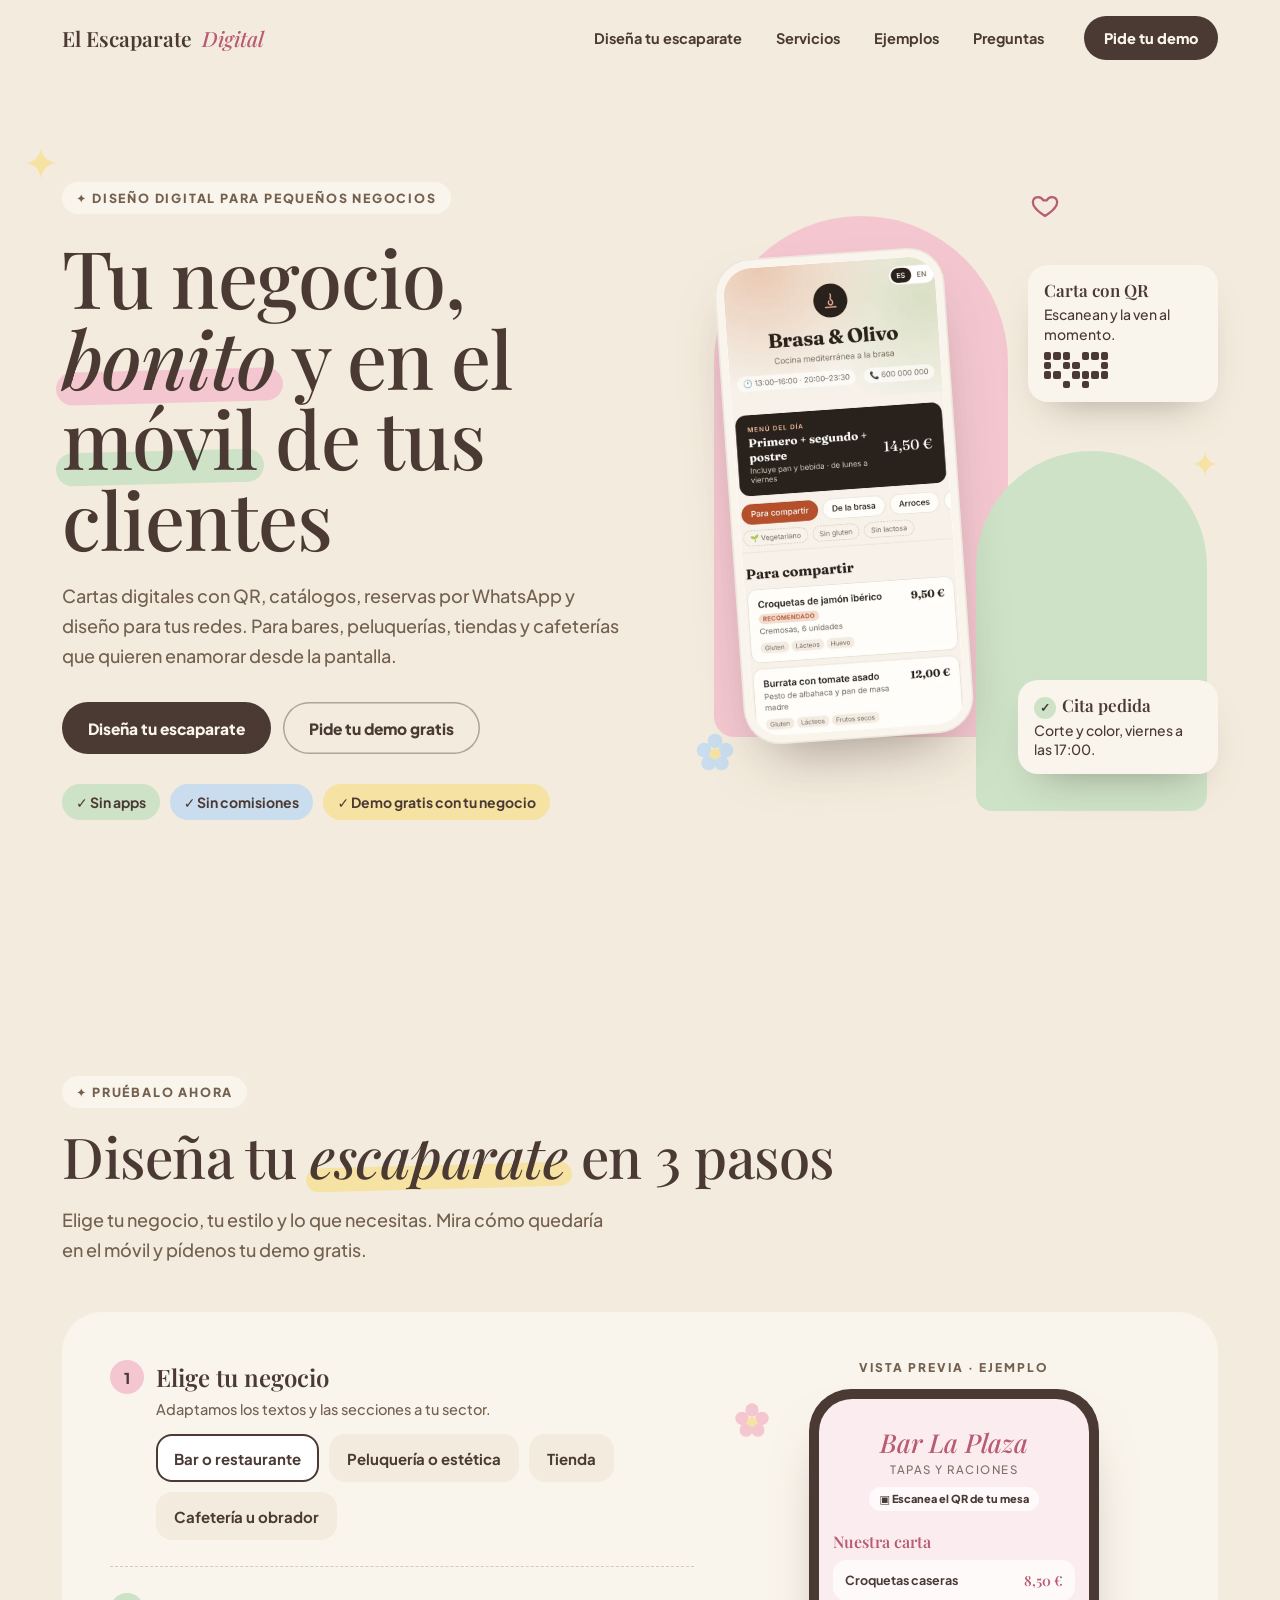
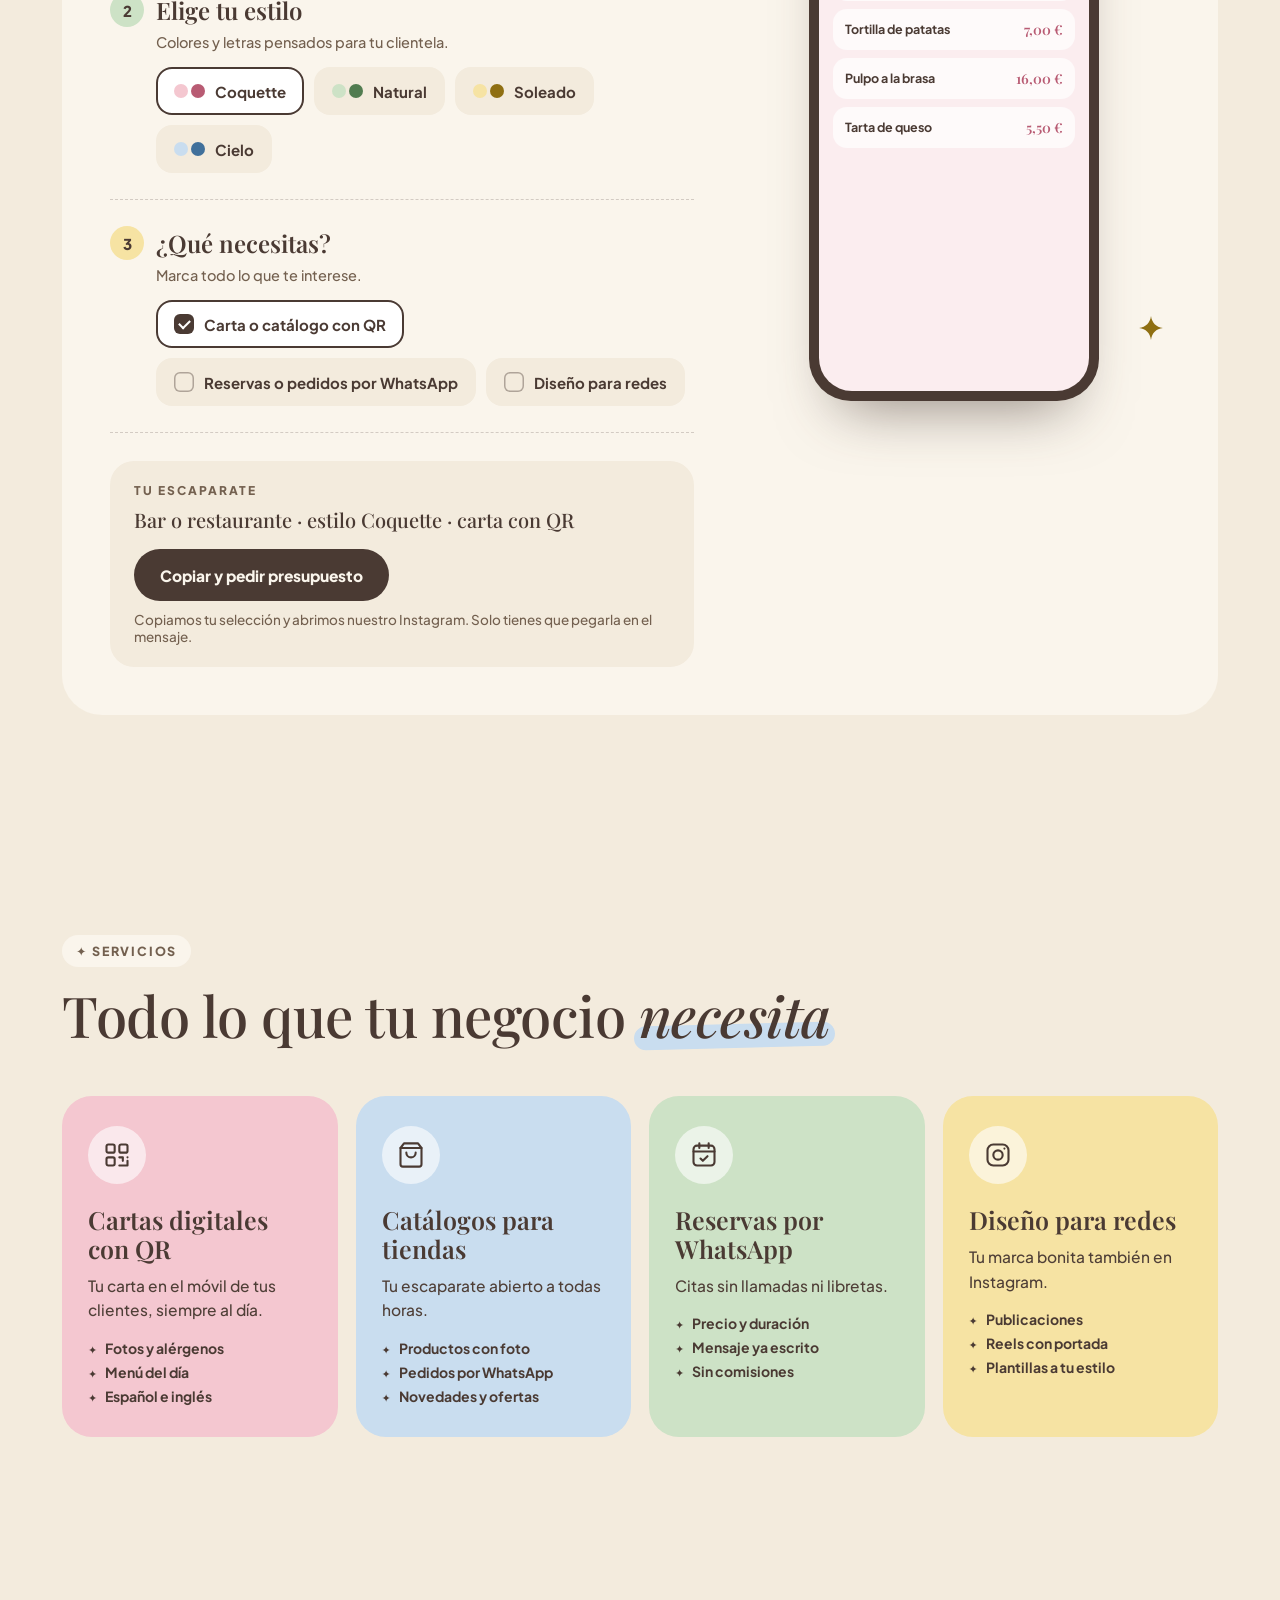
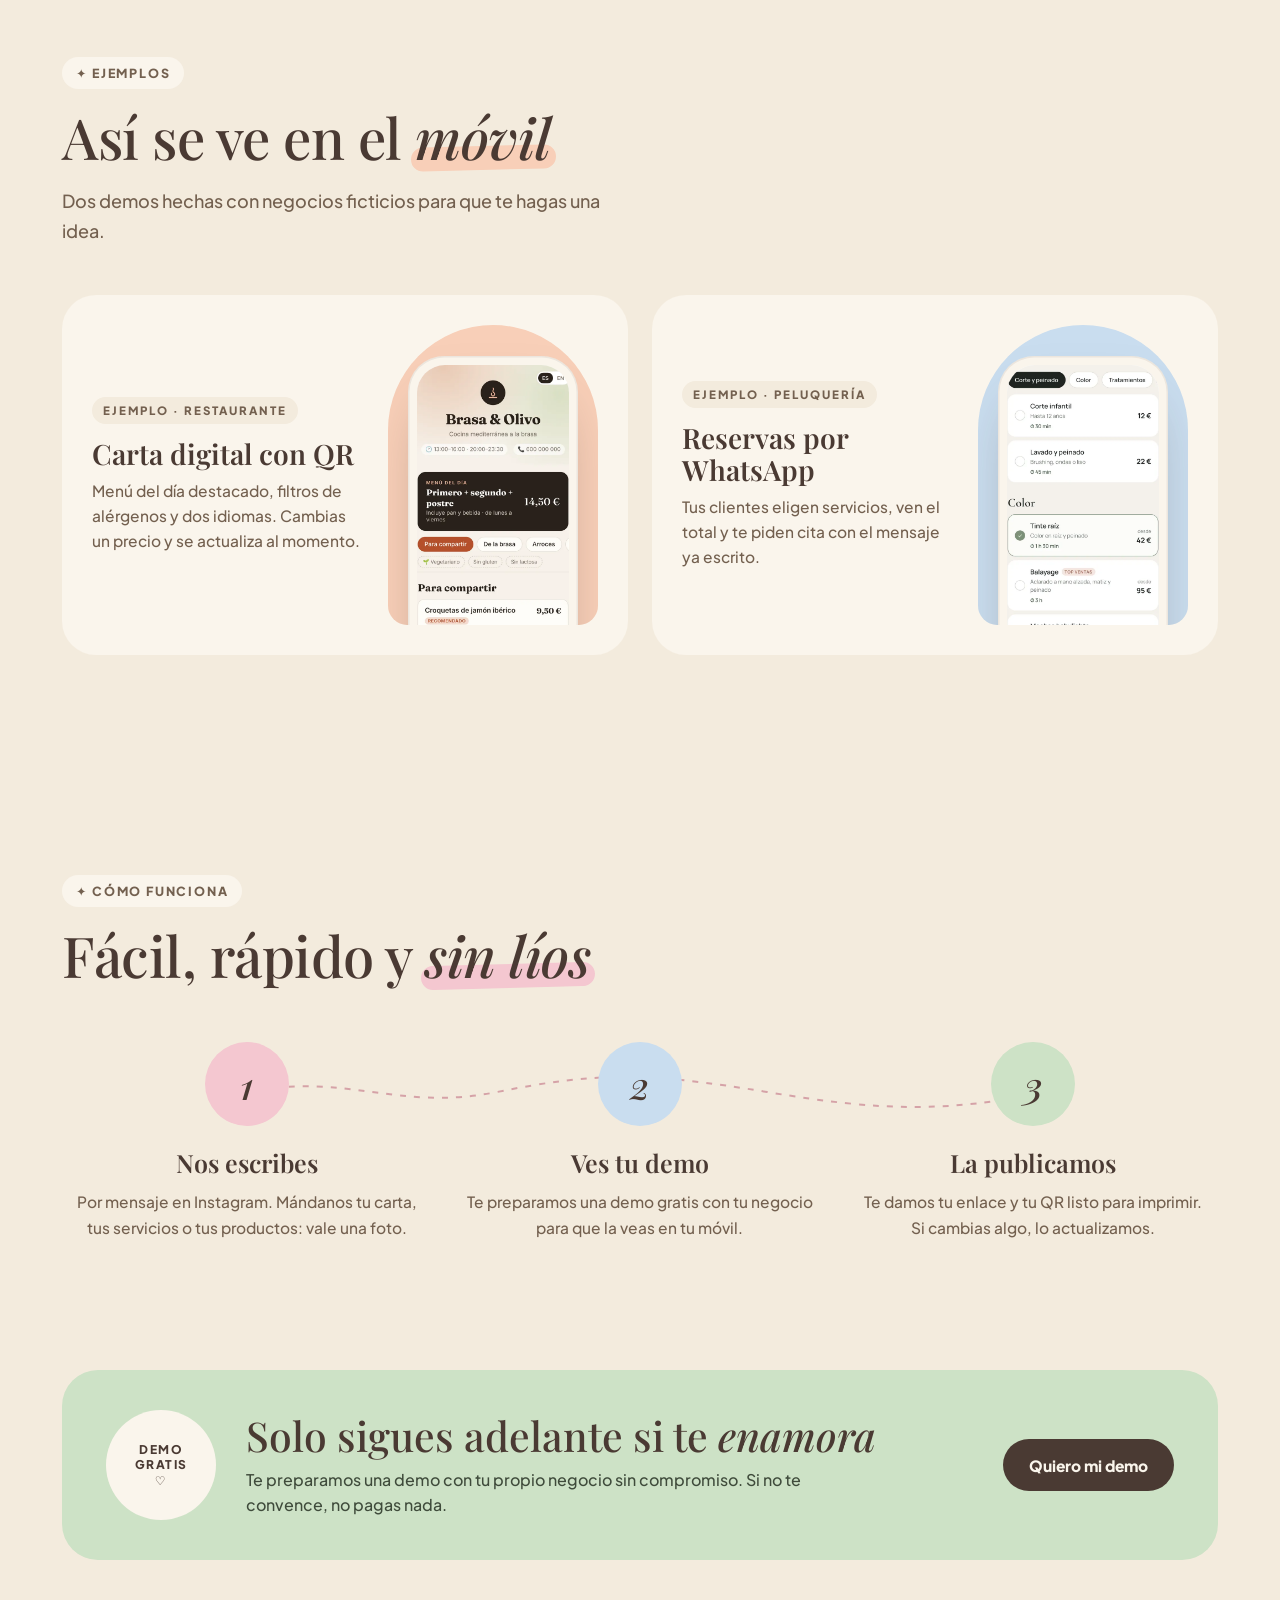
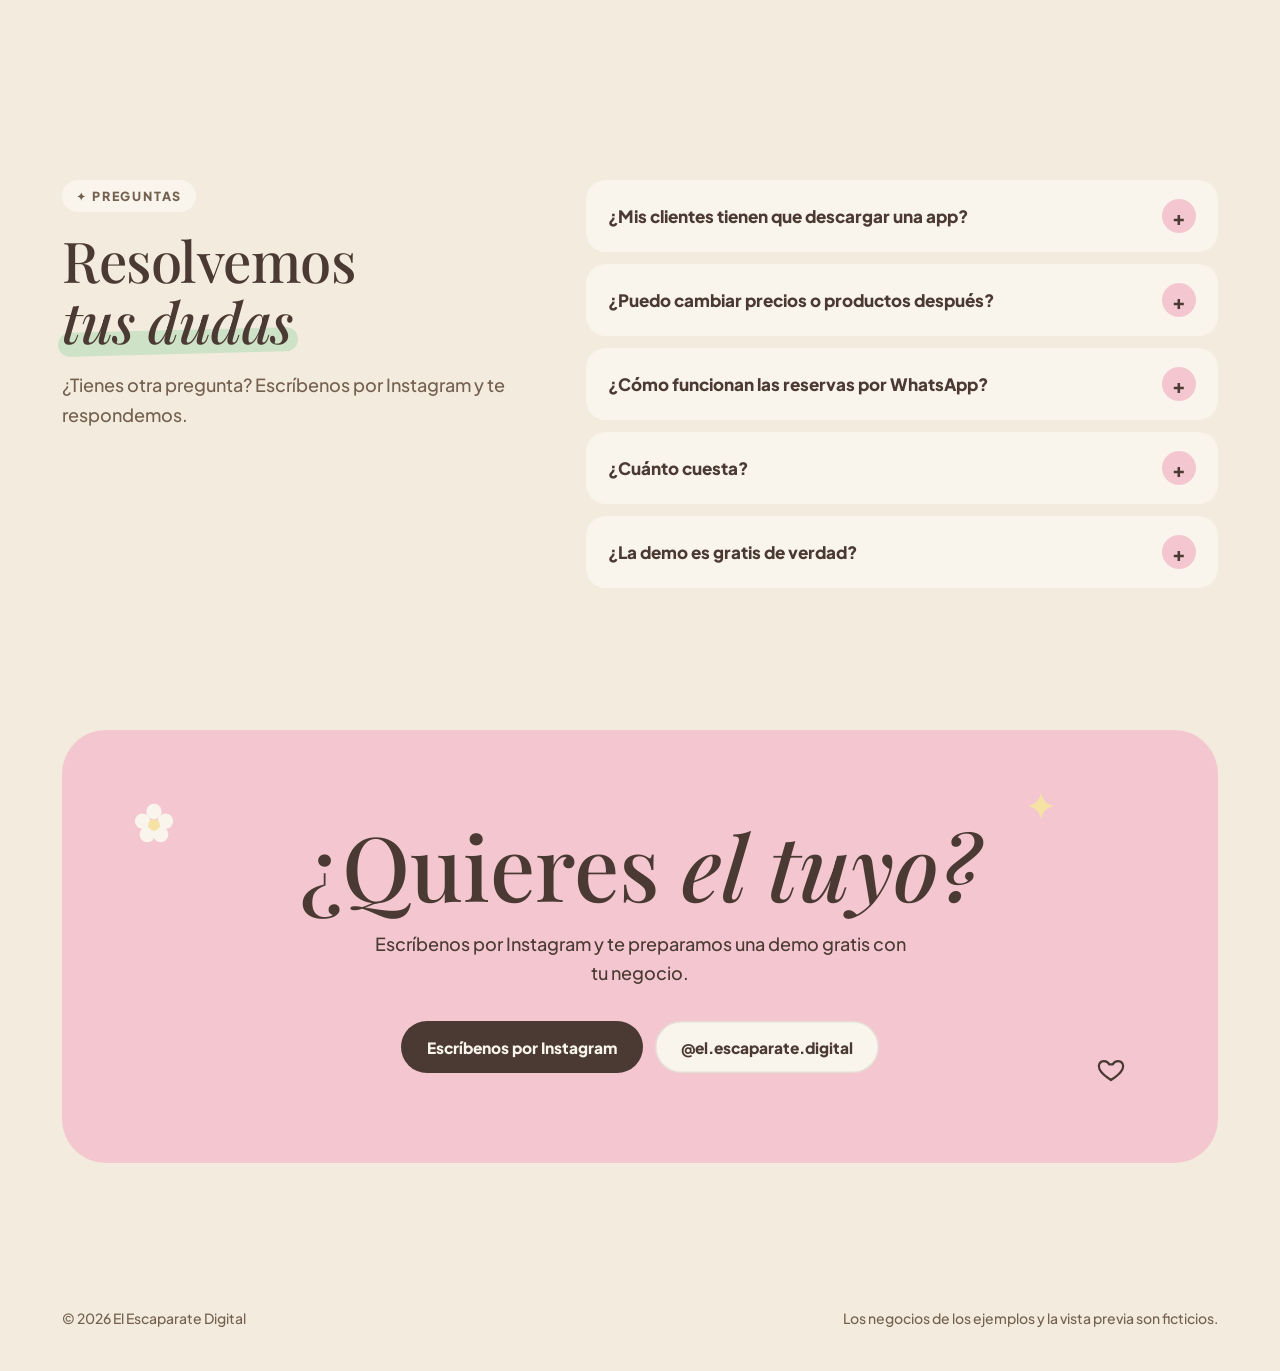
==== index.html @ 2c3ffc1a "Añadir la web de El Escaparate Digital Co-Authored-By: Claude Opus 5.5 <noreply@anthropic.com> Claud" ====
<!DOCTYPE html>
<html lang="es">
<head>
<meta charset="UTF-8">
<meta name="viewport" content="width=device-width, initial-scale=1">
<title>El Escaparate Digital · Tu negocio, bonito y en el móvil</title>
<meta name="description" content="Cartas digitales con QR, catálogos, reservas por WhatsApp y diseño para redes para bares, peluquerías, tiendas y cafeterías. Diseña tu escaparate y pide tu demo gratis.">
<meta name="theme-color" content="#F3EBDD">
<meta property="og:title" content="El Escaparate Digital">
<meta property="og:description" content="Tu negocio, bonito y en el móvil. Diseña tu escaparate y pide tu demo gratis.">
<link rel="icon" href="data:image/svg+xml,%3Csvg xmlns='http://www.w3.org/2000/svg' viewBox='0 0 64 64'%3E%3Ccircle cx='32' cy='32' r='30' fill='%23F4C7D0'/%3E%3Cpath d='M32 14c1.4 10 6 14.6 16 16-10 1.4-14.6 6-16 16-1.4-10-6-14.6-16-16 10-1.4 14.6-6 16-16Z' fill='%234A3A33'/%3E%3C/svg%3E">
<style>
@font-face{font-family:Playfair;font-weight:500;src:url([data-uri]) format("woff2");font-display:swap}
@font-face{font-family:Playfair;font-weight:600;src:url([data-uri]) format("woff2");font-display:swap}
@font-face{font-family:Playfair;font-weight:500;font-style:italic;src:url([data-uri]) format("woff2");font-display:swap}
@font-face{font-family:Jakarta;font-weight:500;src:url([data-uri]) format("woff2");font-display:swap}
@font-face{font-family:Jakarta;font-weight:700;src:url([data-uri]) format("woff2");font-display:swap}
@font-face{font-family:Jakarta;font-weight:800;src:url([data-uri]) format("woff2");font-display:swap}
:root{
  --bg:#F3EBDD;--card:#FAF5EC;--ink:#4A3A33;--muted:#73604F;--line:rgba(74,58,51,.14);
  --rosa:#F4C7D0;--rosa-d:#B85B73;--salvia:#CDE2C6;--salvia-d:#517C50;--mante:#F6E3A3;--mante-d:#8F6F12;
  --cielo:#C9DDEF;--cielo-d:#40709B;--melo:#F8CFB8;--melo-d:#B0603C;
  --ease:cubic-bezier(.23,1,.32,1);
}
*{box-sizing:border-box;margin:0;padding:0}
html{scroll-behavior:smooth;-webkit-text-size-adjust:100%}
body{background:var(--bg);color:var(--ink);font-family:Jakarta,system-ui,sans-serif;font-weight:500;-webkit-font-smoothing:antialiased;overflow-x:hidden}
a{color:inherit;text-decoration:none}
img{display:block;max-width:100%}
button{font:inherit;color:inherit;background:none;border:0;cursor:pointer}
.skip{position:absolute;left:12px;top:-60px;z-index:100;background:var(--rosa);padding:10px 16px;border-radius:10px;font-weight:800}
.skip:focus{top:12px}
:focus-visible{outline:3px solid var(--cielo-d);outline-offset:3px;border-radius:10px}
.wrap{max-width:1220px;margin:0 auto;padding:0 32px}
@media(max-width:700px){.wrap{padding:0 20px}}
.doodle{position:absolute;pointer-events:none;z-index:0}
.spin{animation:spin 18s linear infinite}
@keyframes spin{to{transform:rotate(360deg)}}
.bob{animation:bob 5s ease-in-out infinite alternate}
@keyframes bob{to{transform:translateY(-10px) rotate(6deg)}}

/* buttons */
.btn{display:inline-flex;align-items:center;justify-content:center;gap:10px;min-height:52px;padding:0 26px;border-radius:999px;font-weight:800;font-size:15.5px;transition:transform .16s var(--ease),box-shadow .2s ease}
.btn:active{transform:scale(.97)}
.btn-ink{background:var(--ink);color:var(--card)}
.btn-rosa{background:var(--rosa);color:var(--ink);box-shadow:inset 0 0 0 1.5px rgba(74,58,51,.12)}
.btn-line{box-shadow:inset 0 0 0 1.5px rgba(74,58,51,.4)}
@media (hover:hover) and (pointer:fine){.btn:hover{transform:translateY(-2px)}.btn:active{transform:scale(.97)}}

/* nav */
.nav{position:sticky;top:0;z-index:50;background:rgba(243,235,221,.9);backdrop-filter:blur(12px);-webkit-backdrop-filter:blur(12px)}
.nav .wrap{height:76px;display:flex;align-items:center;gap:26px}
.brand{display:flex;align-items:center;gap:10px;font-family:Playfair,Georgia,serif;font-weight:600;font-size:21px}
.brand i{font-style:italic;font-weight:500;color:var(--rosa-d)}
.links{margin-left:auto;display:flex;gap:6px;font-weight:700;font-size:14.5px}
.links a{padding:10px 14px;border-radius:999px;transition:background-color .2s ease}
@media (hover:hover) and (pointer:fine){.links a:hover{background:var(--card)}}
.nav .btn{min-height:44px;padding:0 20px;font-size:14.5px}
@media(max-width:940px){.links{display:none}.nav .btn{margin-left:auto}.brand{font-size:18px}}

/* type helpers */
.pill{display:inline-flex;align-items:center;gap:8px;padding:8px 14px;border-radius:999px;background:var(--card);font-weight:800;font-size:12.5px;letter-spacing:1.8px;text-transform:uppercase;color:var(--muted)}
.h2{font-family:Playfair,Georgia,serif;font-weight:500;font-size:clamp(38px,4.4vw,62px);line-height:1.08;letter-spacing:-.5px;margin-top:18px}
.h2 em,.hero h1 em{font-style:italic}
.mk{position:relative;white-space:nowrap;z-index:0}
.mk:before{content:"";position:absolute;left:-.08em;right:-.08em;bottom:.08em;height:.42em;border-radius:.3em;z-index:-1;transform:rotate(-1.5deg)}
.mk.r:before{background:var(--rosa)}.mk.s:before{background:var(--salvia)}.mk.m:before{background:var(--mante)}.mk.c:before{background:var(--cielo)}.mk.p:before{background:var(--melo)}
.lead{font-size:18px;line-height:1.65;color:var(--muted);max-width:560px;margin-top:18px}
section{position:relative;padding:110px 0}
@media(max-width:700px){section{padding:80px 0}}

/* hero */
.hero{padding:50px 0 90px;overflow:hidden}
.hero .wrap{position:relative;display:grid;grid-template-columns:1.05fr .95fr;gap:50px;align-items:center;min-height:calc(100svh - 150px)}
.hero h1{position:relative;z-index:1;font-family:Playfair,Georgia,serif;font-weight:500;font-size:clamp(50px,6.2vw,92px);line-height:1.02;letter-spacing:-1px;margin:22px 0 22px}
.hero .lead{position:relative;z-index:1}
.hero .cta{display:flex;flex-wrap:wrap;gap:12px;margin-top:32px}
.perks{display:flex;flex-wrap:wrap;gap:10px;margin-top:30px}
.perks span{display:inline-flex;align-items:center;gap:8px;padding:9px 14px;border-radius:999px;font-weight:700;font-size:14px}
.perks span:nth-child(1){background:var(--salvia)}.perks span:nth-child(2){background:var(--cielo)}.perks span:nth-child(3){background:var(--mante)}
.collage{position:relative;height:min(620px,74svh);min-height:520px}
.arch{position:absolute;border-radius:200px 200px 28px 28px;overflow:hidden}
.arch.a1{left:4%;top:4%;width:56%;height:84%;background:var(--rosa)}
.arch.a2{right:2%;bottom:0;width:44%;height:58%;background:var(--salvia)}
.phone{position:absolute;z-index:2;aspect-ratio:9/19;border-radius:36px;padding:9px;background:var(--card);box-shadow:0 30px 60px -28px rgba(74,58,51,.55),inset 0 0 0 1.5px rgba(74,58,51,.08)}
.phone .s{width:100%;height:100%;border-radius:28px;overflow:hidden;background:#fff}
.phone .s img{width:100%;height:100%;object-fit:cover;object-position:top}
.collage .phone{width:230px;left:7%;top:10%;transform:rotate(-4deg)}
.note{position:absolute;z-index:3;background:var(--card);border-radius:20px;padding:14px 16px;box-shadow:0 20px 40px -24px rgba(74,58,51,.5);font-size:14px;line-height:1.4}
.note b{display:block;font-family:Playfair,serif;font-weight:600;font-size:17px;margin-bottom:2px}
.note.n1{right:0;top:12%;width:190px}
.note.n2{right:0;bottom:6%;width:200px}
.note .ok{display:inline-grid;place-items:center;width:22px;height:22px;border-radius:50%;background:var(--salvia);margin-right:6px;font-size:12px;vertical-align:middle}
.mini-qr{display:grid;grid-template-columns:repeat(7,1fr);gap:2px;width:64px;margin-top:8px}
.mini-qr i{aspect-ratio:1;border-radius:2px;background:var(--ink)}
.mini-qr i.o{background:transparent}
@media(max-width:960px){.hero .wrap{grid-template-columns:1fr;min-height:0}.collage{height:560px;min-height:0;max-width:520px;width:100%;margin:0 auto}}
@media(max-width:520px){.collage{height:520px}.collage .phone{width:170px;left:0}.note.n1{width:150px;right:0;top:8%}.note.n2{width:160px;right:0;bottom:4%}.note{font-size:12.5px}.note b{font-size:15px}}

/* configurator */
.cfg{background:var(--card);border-radius:40px;padding:48px;margin-top:48px;display:grid;grid-template-columns:1.15fr .85fr;gap:44px;align-items:start}
.step{padding-bottom:26px;margin-bottom:26px;border-bottom:1px dashed rgba(74,58,51,.22)}
.step:last-of-type{border-bottom:0;margin-bottom:0}
.step h3{display:flex;align-items:center;gap:12px;font-family:Playfair,serif;font-weight:600;font-size:24px}
.step h3 span{display:inline-grid;place-items:center;width:34px;height:34px;border-radius:50%;font-family:Jakarta;font-weight:800;font-size:15px}
.step:nth-of-type(1) h3 span{background:var(--rosa)}.step:nth-of-type(2) h3 span{background:var(--salvia)}.step:nth-of-type(3) h3 span{background:var(--mante)}
.step p.h{color:var(--muted);font-size:14.5px;margin:6px 0 16px 46px}
.opts{display:flex;flex-wrap:wrap;gap:10px;margin-left:46px}
.opt{display:inline-flex;align-items:center;gap:10px;min-height:48px;padding:0 18px;border-radius:16px;background:var(--bg);font-weight:700;font-size:15px;transition:transform .16s var(--ease),background-color .2s ease,box-shadow .2s ease;box-shadow:inset 0 0 0 1.5px transparent}
.opt:active{transform:scale(.97)}
.opt[aria-pressed="true"],.opt[aria-checked="true"]{background:#fff;box-shadow:inset 0 0 0 2px var(--ink)}
.opt .sw{display:inline-flex;gap:3px}
.opt .sw i{width:14px;height:14px;border-radius:50%}
.opt .tick{width:20px;height:20px;border-radius:6px;box-shadow:inset 0 0 0 1.5px rgba(74,58,51,.4);display:grid;place-items:center}
.opt[aria-pressed="true"] .tick{background:var(--ink);box-shadow:none}
.opt[aria-pressed="true"] .tick:after{content:"";width:9px;height:5px;border:2px solid #fff;border-top:0;border-right:0;transform:rotate(-45deg) translate(1px,-1px)}
@media (hover:hover) and (pointer:fine){.opt:hover{transform:translateY(-2px)}.opt:active{transform:scale(.97)}}
.summary{margin-top:28px;background:var(--bg);border-radius:24px;padding:22px 24px}
.summary .k{font-weight:800;font-size:12px;letter-spacing:2px;text-transform:uppercase;color:var(--muted)}
.summary p{font-family:Playfair,serif;font-size:20px;line-height:1.35;margin:8px 0 16px}
.summary small{display:block;color:var(--muted);font-size:13.5px;margin-top:10px}
.toast{display:inline-block;margin-left:12px;font-weight:800;font-size:14px;color:var(--salvia-d);opacity:0;transform:translateY(4px);transition:opacity .2s ease,transform .2s var(--ease)}
.toast.on{opacity:1;transform:none}
.prev{position:relative;display:flex;flex-direction:column;align-items:center}
.prev .label{font-weight:800;font-size:12px;letter-spacing:2px;text-transform:uppercase;color:var(--muted);margin-bottom:14px}
.pv{position:relative;width:290px;aspect-ratio:9/19;border-radius:42px;padding:10px;background:var(--ink);box-shadow:0 34px 60px -30px rgba(74,58,51,.6)}
.pv .s{position:relative;width:100%;height:100%;border-radius:33px;overflow:hidden;transition:background-color .35s ease}
.pv .top{padding:30px 18px 14px;text-align:center}
.pv .nm{font-family:Playfair,serif;font-style:italic;font-size:26px;line-height:1.1}
.pv .sb{font-size:11.5px;letter-spacing:1.5px;text-transform:uppercase;opacity:.7;margin-top:4px}
.pv .qrb{display:inline-flex;align-items:center;gap:6px;margin-top:10px;padding:5px 10px;border-radius:999px;font-size:11px;font-weight:800;background:rgba(255,255,255,.75)}
.pv .sec{margin:6px 14px 0;font-family:Playfair,serif;font-weight:600;font-size:16px}
.pv ul{list-style:none;margin:8px 14px 0;display:flex;flex-direction:column;gap:8px}
.pv li{display:flex;justify-content:space-between;gap:8px;align-items:center;background:rgba(255,255,255,.72);border-radius:14px;padding:11px 12px;font-size:12.5px;font-weight:700}
.pv li b{font-family:Playfair,serif;font-size:14px}
.pv .soc{margin:12px 14px 0;display:none}
.pv .soc.on{display:block}
.pv .soc .t{font-size:11px;font-weight:800;letter-spacing:1.5px;text-transform:uppercase;opacity:.7;margin-bottom:6px}
.pv .soc .g{display:grid;grid-template-columns:repeat(3,1fr);gap:5px}
.pv .soc .g i{aspect-ratio:1;border-radius:8px}
.pv .bar{position:absolute;left:10px;right:10px;bottom:12px;border-radius:16px;padding:12px;text-align:center;font-weight:800;font-size:13px;color:#fff;transform:translateY(130%);transition:transform .35s var(--ease)}
.pv .bar.on{transform:none}
.prev .d1{left:-6px;top:40px}.prev .d2{right:6px;bottom:60px}
@media(max-width:980px){.cfg{grid-template-columns:1fr;padding:30px 22px}.prev{order:-1}}
@media(max-width:520px){.opts,.step p.h{margin-left:0}.pv{width:250px}}

/* services */
.svc{display:grid;grid-template-columns:repeat(4,minmax(0,1fr));gap:18px;margin-top:50px}
.card{border-radius:30px;padding:30px 26px 32px;transition:transform .2s var(--ease)}
.card:nth-child(1){background:var(--rosa)}.card:nth-child(2){background:var(--cielo)}.card:nth-child(3){background:var(--salvia)}.card:nth-child(4){background:var(--mante)}
.card .ic{width:58px;height:58px;border-radius:50%;background:rgba(255,255,255,.6);display:grid;place-items:center;margin-bottom:22px}
.card h3{font-family:Playfair,serif;font-weight:600;font-size:25px;line-height:1.15}
.card p{font-size:15.5px;line-height:1.6;margin-top:10px;color:#4F3F37}
.card ul{list-style:none;margin-top:16px;display:flex;flex-direction:column;gap:6px;font-weight:700;font-size:14px}
.card li:before{content:"✦";margin-right:8px;font-size:11px}
@media (hover:hover) and (pointer:fine){.card:hover{transform:translateY(-5px) rotate(-.4deg)}}
@media(max-width:1020px){.svc{grid-template-columns:repeat(2,minmax(0,1fr))}}
@media(max-width:560px){.svc{grid-template-columns:1fr}}

/* examples */
.exg{display:grid;grid-template-columns:1fr 1fr;gap:24px;margin-top:50px}
.ex{display:grid;grid-template-columns:1fr auto;gap:22px;align-items:center;background:var(--card);border-radius:34px;padding:30px}
.ex .frame{width:210px;height:300px;border-radius:120px 120px 22px 22px;display:grid;place-items:end center;overflow:hidden}
.ex:nth-child(1) .frame{background:var(--melo)}.ex:nth-child(2) .frame{background:var(--cielo)}
.ex .frame .phone{position:relative;width:170px;margin-bottom:-90px;transition:transform .35s var(--ease)}
@media (hover:hover) and (pointer:fine){.ex:hover .frame .phone{transform:translateY(-16px)}}
.ex .tag{display:inline-block;font-weight:800;font-size:11.5px;letter-spacing:2px;text-transform:uppercase;padding:6px 11px;border-radius:999px;background:var(--bg);color:var(--muted)}
.ex h3{font-family:Playfair,serif;font-weight:600;font-size:28px;line-height:1.12;margin:14px 0 10px}
.ex p{color:var(--muted);line-height:1.6;font-size:15.5px}
@media(max-width:980px){.exg{grid-template-columns:1fr}}
@media(max-width:520px){.ex{grid-template-columns:1fr;justify-items:center;text-align:center}}

/* how */
.how{display:grid;grid-template-columns:repeat(3,minmax(0,1fr));gap:24px;margin-top:56px;position:relative}
.how .st{position:relative;z-index:1;text-align:center;padding:0 10px}
.how .num{width:84px;height:84px;margin:0 auto 20px;border-radius:50%;display:grid;place-items:center;font-family:Playfair,serif;font-style:italic;font-size:38px}
.how .st:nth-child(2) .num{background:var(--rosa)}.how .st:nth-child(3) .num{background:var(--cielo)}.how .st:nth-child(4) .num{background:var(--salvia)}
.how h3{font-family:Playfair,serif;font-weight:600;font-size:25px}
.how p{color:var(--muted);line-height:1.65;margin-top:10px;font-size:15.5px}
.how .path{position:absolute;left:16%;right:16%;top:30px;height:40px;z-index:0}
@media(max-width:860px){.how{grid-template-columns:1fr;gap:40px}.how .path{display:none}}

/* promise */
.promise{display:grid;grid-template-columns:auto 1fr auto;gap:30px;align-items:center;background:var(--salvia);border-radius:36px;padding:40px 44px}
.promise .seal{width:110px;height:110px;border-radius:50%;background:var(--card);display:grid;place-items:center;text-align:center;font-weight:800;font-size:12px;letter-spacing:1.5px;text-transform:uppercase;line-height:1.3}
.promise h2{font-family:Playfair,serif;font-weight:500;font-size:clamp(30px,3.2vw,44px);line-height:1.12}
.promise p{color:#3F4B3B;line-height:1.6;margin-top:8px;max-width:620px}
@media(max-width:860px){.promise{grid-template-columns:1fr;text-align:center;justify-items:center;padding:36px 24px}}

/* faq */
.fq{display:grid;grid-template-columns:.85fr 1.15fr;gap:56px;align-items:start}
details{background:var(--card);border-radius:20px;padding:6px 22px;margin-bottom:12px}
summary{cursor:pointer;list-style:none;display:flex;justify-content:space-between;align-items:center;gap:16px;min-height:60px;font-weight:800;font-size:17px}
summary::-webkit-details-marker{display:none}
summary:after{content:"+";flex:none;width:34px;height:34px;border-radius:50%;background:var(--rosa);display:grid;place-items:center;font-size:20px;transition:transform .2s var(--ease)}
details[open] summary:after{transform:rotate(45deg)}
details p{color:var(--muted);line-height:1.7;padding:0 0 18px}
@media(max-width:900px){.fq{grid-template-columns:1fr;gap:28px}}

/* final */
.final{position:relative;overflow:hidden;text-align:center;background:var(--rosa);border-radius:44px;padding:90px 30px}
.final h2{position:relative;z-index:1;font-family:Playfair,serif;font-weight:500;font-size:clamp(48px,7vw,100px);line-height:1}
.final p{position:relative;z-index:1;font-size:18px;line-height:1.6;max-width:540px;margin:20px auto 0}
.final .cta{position:relative;z-index:1;display:flex;flex-wrap:wrap;justify-content:center;gap:12px;margin-top:34px}
.final .btn-rosa{background:var(--card)}
@media(max-width:700px){.final .doodle{display:none}}
footer{padding:36px 0 44px;color:var(--muted);font-size:14px}
footer .wrap{display:flex;flex-wrap:wrap;gap:12px;justify-content:space-between}

.in{opacity:0;transform:translateY(22px);animation:in .9s var(--ease) forwards}
@keyframes in{to{opacity:1;transform:none}}
@media(prefers-reduced-motion:reduce){*{animation:none!important;transition:none!important}.in{opacity:1;transform:none}html{scroll-behavior:auto}}
</style>
</head>
<body>
<svg width="0" height="0" style="position:absolute" aria-hidden="true">
  <symbol id="sparkle" viewBox="0 0 24 24"><path d="M12 1c.8 6.3 4.7 10.2 11 11-6.3.8-10.2 4.7-11 11-.8-6.3-4.7-10.2-11-11C7.3 11.2 11.2 7.3 12 1Z"/></symbol>
  <symbol id="heart" viewBox="0 0 24 24"><path fill="none" stroke="currentColor" stroke-width="1.8" stroke-linecap="round" stroke-linejoin="round" d="M12 20s-7-4.4-9.2-8.6C1.2 8.3 3 4.8 6.4 4.8c2.2 0 3.6 1.4 4.3 2.7h2.6c.7-1.3 2.1-2.7 4.3-2.7 3.4 0 5.2 3.5 3.6 6.6C19 15.6 12 20 12 20Z"/></symbol>
  <symbol id="flower" viewBox="0 0 24 24"><g><circle cx="12" cy="6" r="4"/><circle cx="18" cy="11" r="4"/><circle cx="15.5" cy="18" r="4"/><circle cx="8.5" cy="18" r="4"/><circle cx="6" cy="11" r="4"/></g><circle cx="12" cy="13" r="3" fill="#F6E3A3"/></symbol>
</svg>
<a class="skip" href="#main">Saltar al contenido</a>

<header class="nav">
  <div class="wrap">
    <a class="brand" href="#top">El Escaparate <i>Digital</i></a>
    <nav class="links" aria-label="Principal"><a href="#disena">Diseña tu escaparate</a><a href="#servicios">Servicios</a><a href="#ejemplos">Ejemplos</a><a href="#faq">Preguntas</a></nav>
    <a class="btn btn-ink" href="https://ig.me/m/el.escaparate.digital" target="_blank" rel="noopener">Pide tu demo</a>
  </div>
</header>

<main id="main">
<section class="hero" id="top">
  <div class="wrap">
    <svg class="doodle spin" style="left:-6px;top:20px;color:var(--mante)" width="34" height="34" fill="currentColor" aria-hidden="true"><use href="#sparkle"/></svg>
    <div>
      <span class="pill in">✦ Diseño digital para pequeños negocios</span>
      <h1 class="in" style="animation-delay:.08s">Tu negocio, <span class="mk r"><em>bonito</em></span> y en el <span class="mk s">móvil</span> de tus clientes</h1>
      <p class="lead in" style="animation-delay:.16s">Cartas digitales con QR, catálogos, reservas por WhatsApp y diseño para tus redes. Para bares, peluquerías, tiendas y cafeterías que quieren enamorar desde la pantalla.</p>
      <div class="cta in" style="animation-delay:.24s">
        <a class="btn btn-ink" href="#disena">Diseña tu escaparate</a>
        <a class="btn btn-line" href="https://ig.me/m/el.escaparate.digital" target="_blank" rel="noopener">Pide tu demo gratis</a>
      </div>
      <div class="perks in" style="animation-delay:.32s"><span>✓ Sin apps</span><span>✓ Sin comisiones</span><span>✓ Demo gratis con tu negocio</span></div>
    </div>
    <div class="collage in" style="animation-delay:.18s" aria-label="Ejemplo de carta digital en el móvil">
      <div class="arch a1"></div><div class="arch a2"></div>
      <div class="phone"><div class="s"><img src="[data-uri]" alt="Carta digital de un restaurante de ejemplo en el móvil"></div></div>
      <div class="note n1"><b>Carta con QR</b>Escanean y la ven al momento.
        <div class="mini-qr" aria-hidden="true"><i></i><i></i><i></i><i class="o"></i><i></i><i></i><i></i><i></i><i class="o"></i><i></i><i></i><i class="o"></i><i class="o"></i><i></i><i></i><i></i><i class="o"></i><i></i><i></i><i></i><i></i><i class="o"></i><i class="o"></i><i></i><i class="o"></i><i></i><i class="o"></i><i class="o"></i></div></div>
      <div class="note n2"><b><span class="ok">✓</span>Cita pedida</b>Corte y color, viernes a las 17:00.</div>
      <svg class="doodle bob" style="right:30%;top:0;color:var(--rosa-d)" width="30" height="30" aria-hidden="true"><use href="#heart"/></svg>
      <svg class="doodle spin" style="left:0;bottom:6%;color:var(--cielo)" width="44" height="44" fill="currentColor" aria-hidden="true"><use href="#flower"/></svg>
      <svg class="doodle" style="right:0;top:42%;color:var(--mante)" width="26" height="26" fill="currentColor" aria-hidden="true"><use href="#sparkle"/></svg>
    </div>
  </div>
</section>

<section id="disena" aria-labelledby="cf-t">
  <div class="wrap">
    <span class="pill">✦ Pruébalo ahora</span>
    <h2 class="h2" id="cf-t">Diseña tu <span class="mk m"><em>escaparate</em></span> en 3 pasos</h2>
    <p class="lead">Elige tu negocio, tu estilo y lo que necesitas. Mira cómo quedaría en el móvil y pídenos tu demo gratis.</p>
    <div class="cfg">
      <div>
        <div class="step">
          <h3><span>1</span>Elige tu negocio</h3><p class="h">Adaptamos los textos y las secciones a tu sector.</p>
          <div class="opts" role="radiogroup" aria-label="Tipo de negocio" id="o-biz">
            <button class="opt" role="radio" aria-checked="true" data-v="bar">Bar o restaurante</button>
            <button class="opt" role="radio" aria-checked="false" data-v="pelu">Peluquería o estética</button>
            <button class="opt" role="radio" aria-checked="false" data-v="tienda">Tienda</button>
            <button class="opt" role="radio" aria-checked="false" data-v="cafe">Cafetería u obrador</button>
          </div>
        </div>
        <div class="step">
          <h3><span>2</span>Elige tu estilo</h3><p class="h">Colores y letras pensados para tu clientela.</p>
          <div class="opts" role="radiogroup" aria-label="Estilo" id="o-sty">
            <button class="opt" role="radio" aria-checked="true" data-v="coquette"><span class="sw"><i style="background:#F4C7D0"></i><i style="background:#B85B73"></i></span>Coquette</button>
            <button class="opt" role="radio" aria-checked="false" data-v="natural"><span class="sw"><i style="background:#CDE2C6"></i><i style="background:#517C50"></i></span>Natural</button>
            <button class="opt" role="radio" aria-checked="false" data-v="soleado"><span class="sw"><i style="background:#F6E3A3"></i><i style="background:#8F6F12"></i></span>Soleado</button>
            <button class="opt" role="radio" aria-checked="false" data-v="cielo"><span class="sw"><i style="background:#C9DDEF"></i><i style="background:#40709B"></i></span>Cielo</button>
          </div>
        </div>
        <div class="step">
          <h3><span>3</span>¿Qué necesitas?</h3><p class="h">Marca todo lo que te interese.</p>
          <div class="opts" id="o-feat">
            <button class="opt" aria-pressed="true" data-v="qr"><span class="tick"></span>Carta o catálogo con QR</button>
            <button class="opt" aria-pressed="false" data-v="res"><span class="tick"></span>Reservas o pedidos por WhatsApp</button>
            <button class="opt" aria-pressed="false" data-v="red"><span class="tick"></span>Diseño para redes</button>
          </div>
        </div>
        <div class="summary" aria-live="polite">
          <div class="k">Tu escaparate</div>
          <p id="sum">Bar o restaurante · estilo Coquette · carta con QR</p>
          <a class="btn btn-ink" id="go" href="https://ig.me/m/el.escaparate.digital" target="_blank" rel="noopener">Copiar y pedir presupuesto</a><span class="toast" id="toast" role="status">¡Copiado! Pégalo en el mensaje</span>
          <small>Copiamos tu selección y abrimos nuestro Instagram. Solo tienes que pegarla en el mensaje.</small>
        </div>
      </div>
      <div class="prev">
        <div class="label">Vista previa · ejemplo</div>
        <svg class="doodle spin d1" style="color:var(--rosa)" width="40" height="40" fill="currentColor" aria-hidden="true"><use href="#flower"/></svg>
        <svg class="doodle bob d2" style="color:var(--mante-d)" width="26" height="26" fill="currentColor" aria-hidden="true"><use href="#sparkle"/></svg>
        <div class="pv" role="img" aria-label="Vista previa de tu escaparate en el móvil" id="pv">
          <div class="s" id="pvs">
            <div class="top"><div class="nm" id="pv-nm"></div><div class="sb" id="pv-sb"></div><div class="qrb" id="pv-qr">▣ Escanea el QR de tu mesa</div></div>
            <div class="sec" id="pv-sec"></div>
            <ul id="pv-list"></ul>
            <div class="soc" id="pv-soc"><div class="t">Síguenos en Instagram</div><div class="g"><i></i><i></i><i></i></div></div>
            <div class="bar" id="pv-bar"></div>
          </div>
        </div>
      </div>
    </div>
  </div>
</section>

<section id="servicios" aria-labelledby="sv-t">
  <div class="wrap">
    <span class="pill">✦ Servicios</span>
    <h2 class="h2" id="sv-t">Todo lo que tu negocio <span class="mk c"><em>necesita</em></span></h2>
    <div class="svc">
      <article class="card"><div class="ic"><svg width="28" height="28" viewBox="0 0 24 24" fill="none" stroke="#4A3A33" stroke-width="1.8" stroke-linecap="round" stroke-linejoin="round" aria-hidden="true"><rect x="3" y="3" width="7" height="7" rx="1.5"/><rect x="14" y="3" width="7" height="7" rx="1.5"/><rect x="3" y="14" width="7" height="7" rx="1.5"/><path d="M14 14h3v3M21 14v.01M14 21h7v-4"/></svg></div><h3>Cartas digitales con QR</h3><p>Tu carta en el móvil de tus clientes, siempre al día.</p><ul><li>Fotos y alérgenos</li><li>Menú del día</li><li>Español e inglés</li></ul></article>
      <article class="card"><div class="ic"><svg width="28" height="28" viewBox="0 0 24 24" fill="none" stroke="#4A3A33" stroke-width="1.8" stroke-linecap="round" stroke-linejoin="round" aria-hidden="true"><path d="M6 2 3 6v14a2 2 0 0 0 2 2h14a2 2 0 0 0 2-2V6l-3-4Z"/><path d="M3 6h18M16 10a4 4 0 0 1-8 0"/></svg></div><h3>Catálogos para tiendas</h3><p>Tu escaparate abierto a todas horas.</p><ul><li>Productos con foto</li><li>Pedidos por WhatsApp</li><li>Novedades y ofertas</li></ul></article>
      <article class="card"><div class="ic"><svg width="28" height="28" viewBox="0 0 24 24" fill="none" stroke="#4A3A33" stroke-width="1.8" stroke-linecap="round" stroke-linejoin="round" aria-hidden="true"><rect x="3" y="4" width="18" height="17" rx="3"/><path d="M3 9h18M8 2v4M16 2v4M9 15l2 2 4-4"/></svg></div><h3>Reservas por WhatsApp</h3><p>Citas sin llamadas ni libretas.</p><ul><li>Precio y duración</li><li>Mensaje ya escrito</li><li>Sin comisiones</li></ul></article>
      <article class="card"><div class="ic"><svg width="28" height="28" viewBox="0 0 24 24" fill="none" stroke="#4A3A33" stroke-width="1.8" stroke-linecap="round" stroke-linejoin="round" aria-hidden="true"><rect x="3" y="3" width="18" height="18" rx="5"/><circle cx="12" cy="12" r="4"/><path d="M17.5 6.5h.01"/></svg></div><h3>Diseño para redes</h3><p>Tu marca bonita también en Instagram.</p><ul><li>Publicaciones</li><li>Reels con portada</li><li>Plantillas a tu estilo</li></ul></article>
    </div>
  </div>
</section>

<section id="ejemplos" aria-labelledby="ex-t">
  <div class="wrap">
    <span class="pill">✦ Ejemplos</span>
    <h2 class="h2" id="ex-t">Así se ve en el <span class="mk p"><em>móvil</em></span></h2>
    <p class="lead">Dos demos hechas con negocios ficticios para que te hagas una idea.</p>
    <div class="exg">
      <article class="ex"><div><span class="tag">Ejemplo · Restaurante</span><h3>Carta digital con QR</h3><p>Menú del día destacado, filtros de alérgenos y dos idiomas. Cambias un precio y se actualiza al momento.</p></div>
        <div class="frame"><div class="phone"><div class="s"><img src="[data-uri]" alt="Carta digital de un restaurante de ejemplo"></div></div></div></article>
      <article class="ex"><div><span class="tag">Ejemplo · Peluquería</span><h3>Reservas por WhatsApp</h3><p>Tus clientes eligen servicios, ven el total y te piden cita con el mensaje ya escrito.</p></div>
        <div class="frame"><div class="phone"><div class="s"><img src="[data-uri]" alt="Página de reservas de una peluquería de ejemplo"></div></div></div></article>
    </div>
  </div>
</section>

<section aria-labelledby="hw-t">
  <div class="wrap">
    <span class="pill">✦ Cómo funciona</span>
    <h2 class="h2" id="hw-t">Fácil, rápido y <span class="mk r"><em>sin líos</em></span></h2>
    <div class="how">
      <svg class="path" viewBox="0 0 800 40" preserveAspectRatio="none" aria-hidden="true"><path d="M0 20 C100 0 150 40 250 20 S400 0 520 20 S700 40 800 20" fill="none" stroke="#B85B73" stroke-width="2" stroke-dasharray="6 8" opacity=".5"/></svg>
      <div class="st"><div class="num">1</div><h3>Nos escribes</h3><p>Por mensaje en Instagram. Mándanos tu carta, tus servicios o tus productos: vale una foto.</p></div>
      <div class="st"><div class="num">2</div><h3>Ves tu demo</h3><p>Te preparamos una demo gratis con tu negocio para que la veas en tu móvil.</p></div>
      <div class="st"><div class="num">3</div><h3>La publicamos</h3><p>Te damos tu enlace y tu QR listo para imprimir. Si cambias algo, lo actualizamos.</p></div>
    </div>
  </div>
</section>

<section style="padding-top:20px" aria-labelledby="pr-t">
  <div class="wrap">
    <div class="promise">
      <div class="seal">Demo<br>gratis<br>♡</div>
      <div><h2 id="pr-t">Solo sigues adelante si te <em>enamora</em></h2><p>Te preparamos una demo con tu propio negocio sin compromiso. Si no te convence, no pagas nada.</p></div>
      <a class="btn btn-ink" href="https://ig.me/m/el.escaparate.digital" target="_blank" rel="noopener">Quiero mi demo</a>
    </div>
  </div>
</section>

<section id="faq" aria-labelledby="fq-t">
  <div class="wrap fq">
    <div><span class="pill">✦ Preguntas</span><h2 class="h2" id="fq-t">Resolvemos <span class="mk s"><em>tus dudas</em></span></h2><p class="lead">¿Tienes otra pregunta? Escríbenos por Instagram y te respondemos.</p></div>
    <div>
      <details><summary>¿Mis clientes tienen que descargar una app?</summary><p>No. Escanean el QR o abren tu enlace y lo ven al momento en el navegador del móvil.</p></details>
      <details><summary>¿Puedo cambiar precios o productos después?</summary><p>Sí. Nos mandas los cambios por mensaje y los actualizamos.</p></details>
      <details><summary>¿Cómo funcionan las reservas por WhatsApp?</summary><p>Tu cliente elige los servicios y al pulsar «Pedir cita» se abre WhatsApp con el mensaje ya escrito para ti. Sin apps de reservas ni comisiones.</p></details>
      <details><summary>¿Cuánto cuesta?</summary><p>Depende de lo que necesites. Usa el configurador de arriba y te enviamos un presupuesto a medida, sin compromiso.</p></details>
      <details><summary>¿La demo es gratis de verdad?</summary><p>Sí. Te preparamos una demo con tu propio negocio y solo sigues adelante si te gusta.</p></details>
    </div>
  </div>
</section>

<section style="padding-top:20px" aria-labelledby="fn-t">
  <div class="wrap">
    <div class="final">
      <svg class="doodle spin" style="left:6%;top:16%;color:var(--card)" width="46" height="46" fill="currentColor" aria-hidden="true"><use href="#flower"/></svg>
      <svg class="doodle bob" style="right:8%;bottom:18%;color:var(--ink)" width="30" height="30" aria-hidden="true"><use href="#heart"/></svg>
      <svg class="doodle" style="right:14%;top:14%;color:var(--mante)" width="30" height="30" fill="currentColor" aria-hidden="true"><use href="#sparkle"/></svg>
      <h2 id="fn-t">¿Quieres <em>el tuyo?</em></h2>
      <p>Escríbenos por Instagram y te preparamos una demo gratis con tu negocio.</p>
      <div class="cta"><a class="btn btn-ink" href="https://ig.me/m/el.escaparate.digital" target="_blank" rel="noopener">Escríbenos por Instagram</a><a class="btn btn-rosa" href="https://instagram.com/el.escaparate.digital" target="_blank" rel="noopener">@el.escaparate.digital</a></div>
    </div>
  </div>
</section>
</main>
<footer><div class="wrap"><span>© <span id="y"></span> El Escaparate Digital</span><span>Los negocios de los ejemplos y la vista previa son ficticios.</span></div></footer>

<script>
document.getElementById("y").textContent = new Date().getFullYear();
const BIZ = {
  bar:{nm:"Bar La Plaza",sb:"Tapas y raciones",label:"Bar o restaurante",sec:"Nuestra carta",qr:"Escanea el QR de tu mesa",bar:"Reservar mesa por WhatsApp",feat:"carta con QR",
    items:[["Croquetas caseras","8,50 €"],["Tortilla de patatas","7,00 €"],["Pulpo a la brasa","16,00 €"],["Tarta de queso","5,50 €"]]},
  pelu:{nm:"Salón Aurora",sb:"Peluquería y estética",label:"Peluquería o estética",sec:"Servicios",qr:"Escanea y reserva",bar:"Pedir cita por WhatsApp",feat:"página de servicios con QR",
    items:[["Corte y peinado","32 €"],["Color raíz","desde 42 €"],["Manicura","18 €"],["Tratamiento hidratante","25 €"]]},
  tienda:{nm:"Tienda Nube",sb:"Regalos y decoración",label:"Tienda",sec:"Catálogo",qr:"Escanea el escaparate",bar:"Pedir por WhatsApp",feat:"catálogo con QR",
    items:[["Vela aromática","14 €"],["Taza de cerámica","12 €"],["Lámina ilustrada","9 €"],["Bolsa de tela","15 €"]]},
  cafe:{nm:"Café Miga",sb:"Cafetería y obrador",label:"Cafetería u obrador",sec:"Para hoy",qr:"Escanea y pide",bar:"Encargar por WhatsApp",feat:"carta con QR",
    items:[["Café con leche","1,80 €"],["Cruasán de mantequilla","2,20 €"],["Tostada con tomate","3,00 €"],["Tarta del día","4,50 €"]]}
};
const STY = {
  coquette:{label:"Coquette",bg:"#FBEDEF",ac:"#B85B73",tiles:["#F4C7D0","#F8CFB8","#F6E3A3"]},
  natural:{label:"Natural",bg:"#EEF5EA",ac:"#517C50",tiles:["#CDE2C6","#F6E3A3","#C9DDEF"]},
  soleado:{label:"Soleado",bg:"#FBF3DA",ac:"#8F6F12",tiles:["#F6E3A3","#F8CFB8","#CDE2C6"]},
  cielo:{label:"Cielo",bg:"#ECF3FA",ac:"#40709B",tiles:["#C9DDEF","#F4C7D0","#CDE2C6"]}
};
const state = { biz:"bar", sty:"coquette", feat:new Set(["qr"]) };
const $ = (id) => document.getElementById(id);
function render(){
  const b = BIZ[state.biz], s = STY[state.sty];
  $("pvs").style.backgroundColor = s.bg;
  $("pv-nm").textContent = b.nm; $("pv-nm").style.color = s.ac;
  $("pv-sb").textContent = b.sb;
  $("pv-sec").textContent = b.sec; $("pv-sec").style.color = s.ac;
  $("pv-qr").textContent = "▣ " + b.qr; $("pv-qr").style.display = state.feat.has("qr") ? "inline-flex" : "none";
  $("pv-list").innerHTML = b.items.map(([n,p]) => `<li><span>${n}</span><b style="color:${s.ac}">${p}</b></li>`).join("");
  $("pv-soc").classList.toggle("on", state.feat.has("red"));
  [...$("pv-soc").querySelectorAll("i")].forEach((t,i) => t.style.background = s.tiles[i]);
  const bar = $("pv-bar"); bar.textContent = b.bar; bar.style.background = s.ac; bar.classList.toggle("on", state.feat.has("res"));
  const f = [];
  if (state.feat.has("qr")) f.push(b.feat);
  if (state.feat.has("res")) f.push(state.biz === "pelu" ? "reservas por WhatsApp" : "pedidos y reservas por WhatsApp");
  if (state.feat.has("red")) f.push("diseño para redes");
  $("sum").textContent = `${b.label} · estilo ${s.label} · ${f.length ? f.join(", ") : "elige qué necesitas"}`;
}
function radio(groupId, key){
  const g = $(groupId);
  g.addEventListener("click", e => {
    const o = e.target.closest(".opt"); if (!o) return;
    g.querySelectorAll(".opt").forEach(x => x.setAttribute("aria-checked", x === o ? "true" : "false"));
    state[key] = o.dataset.v; render();
  });
}
radio("o-biz","biz"); radio("o-sty","sty");
$("o-feat").addEventListener("click", e => {
  const o = e.target.closest(".opt"); if (!o) return;
  const on = o.getAttribute("aria-pressed") !== "true";
  o.setAttribute("aria-pressed", on ? "true" : "false");
  on ? state.feat.add(o.dataset.v) : state.feat.delete(o.dataset.v); render();
});
$("go").addEventListener("click", () => {
  const msg = `Hola 👋 Quiero mi demo gratis. Mi escaparate: ${$("sum").textContent}.`;
  try { navigator.clipboard.writeText(msg).then(() => { $("toast").classList.add("on"); setTimeout(() => $("toast").classList.remove("on"), 4000); }).catch(() => {}); } catch (e) {}
});
render();
</script>
</body>
</html>
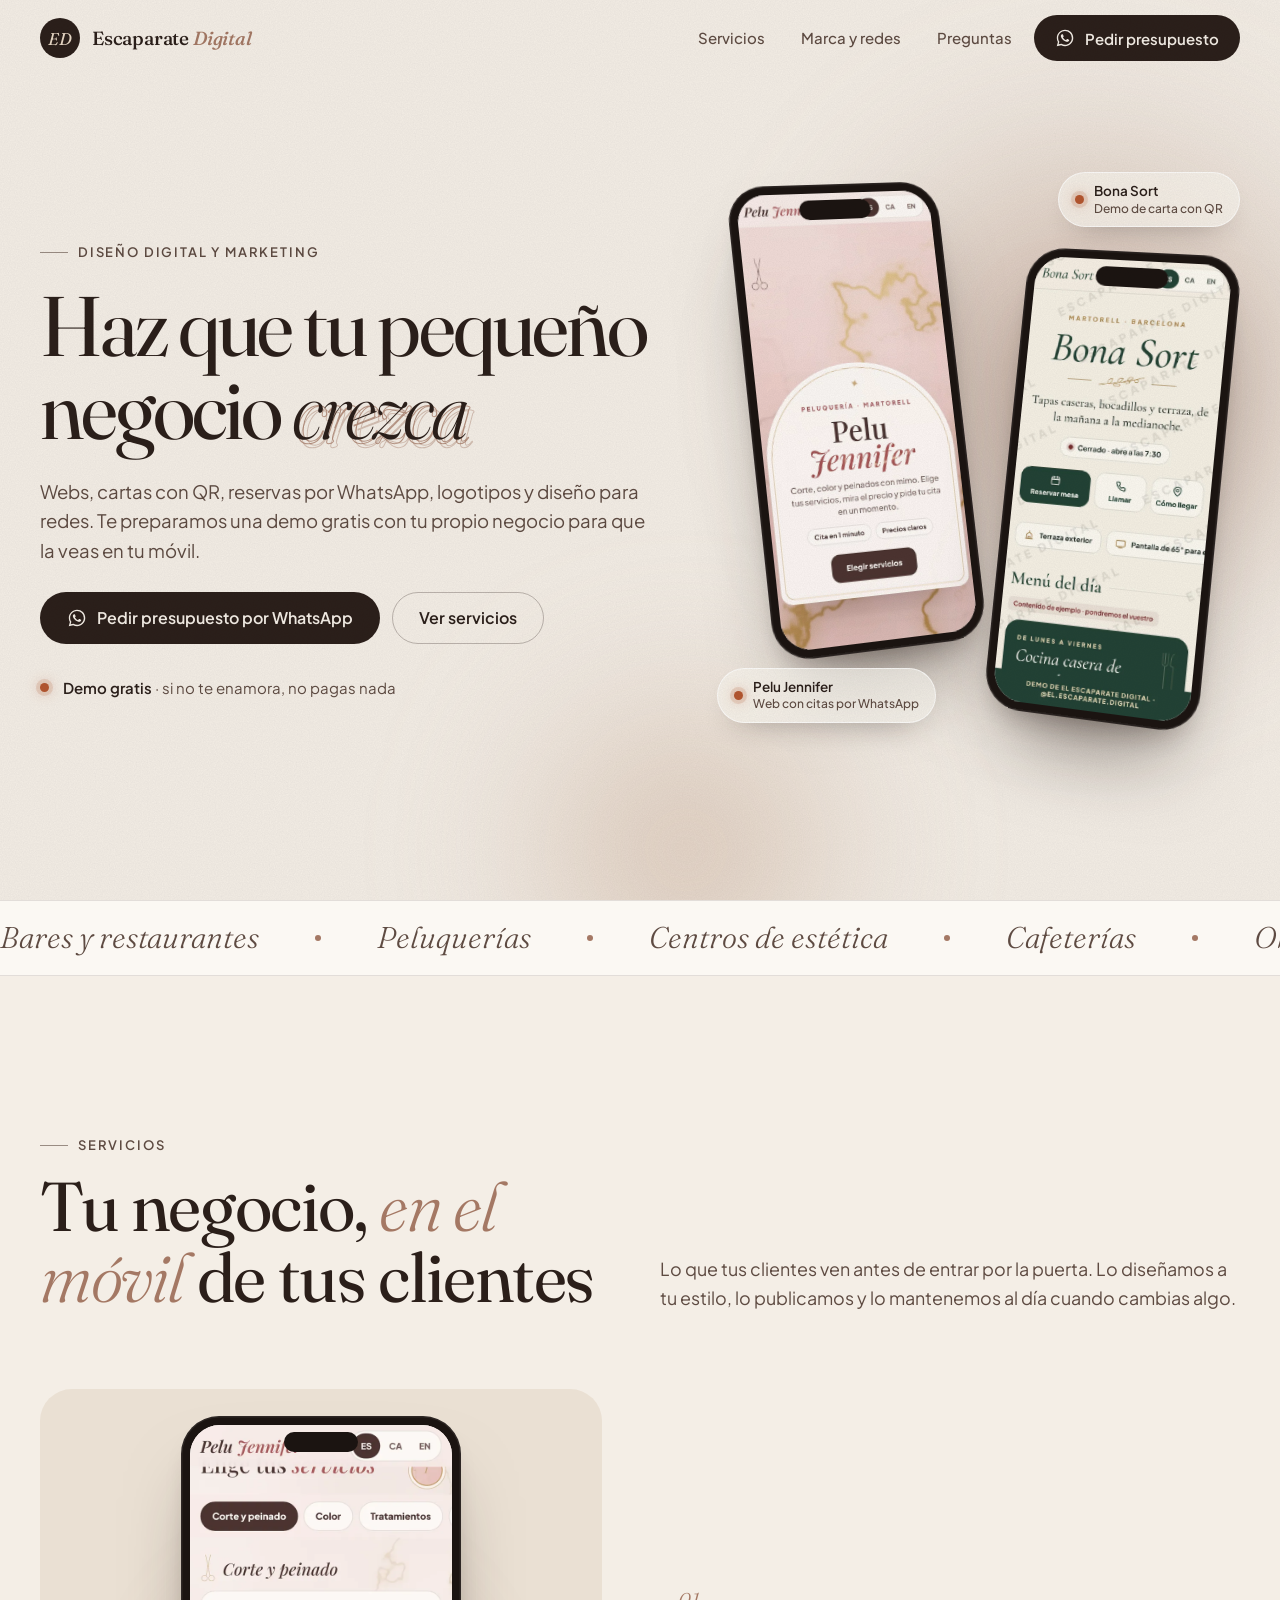
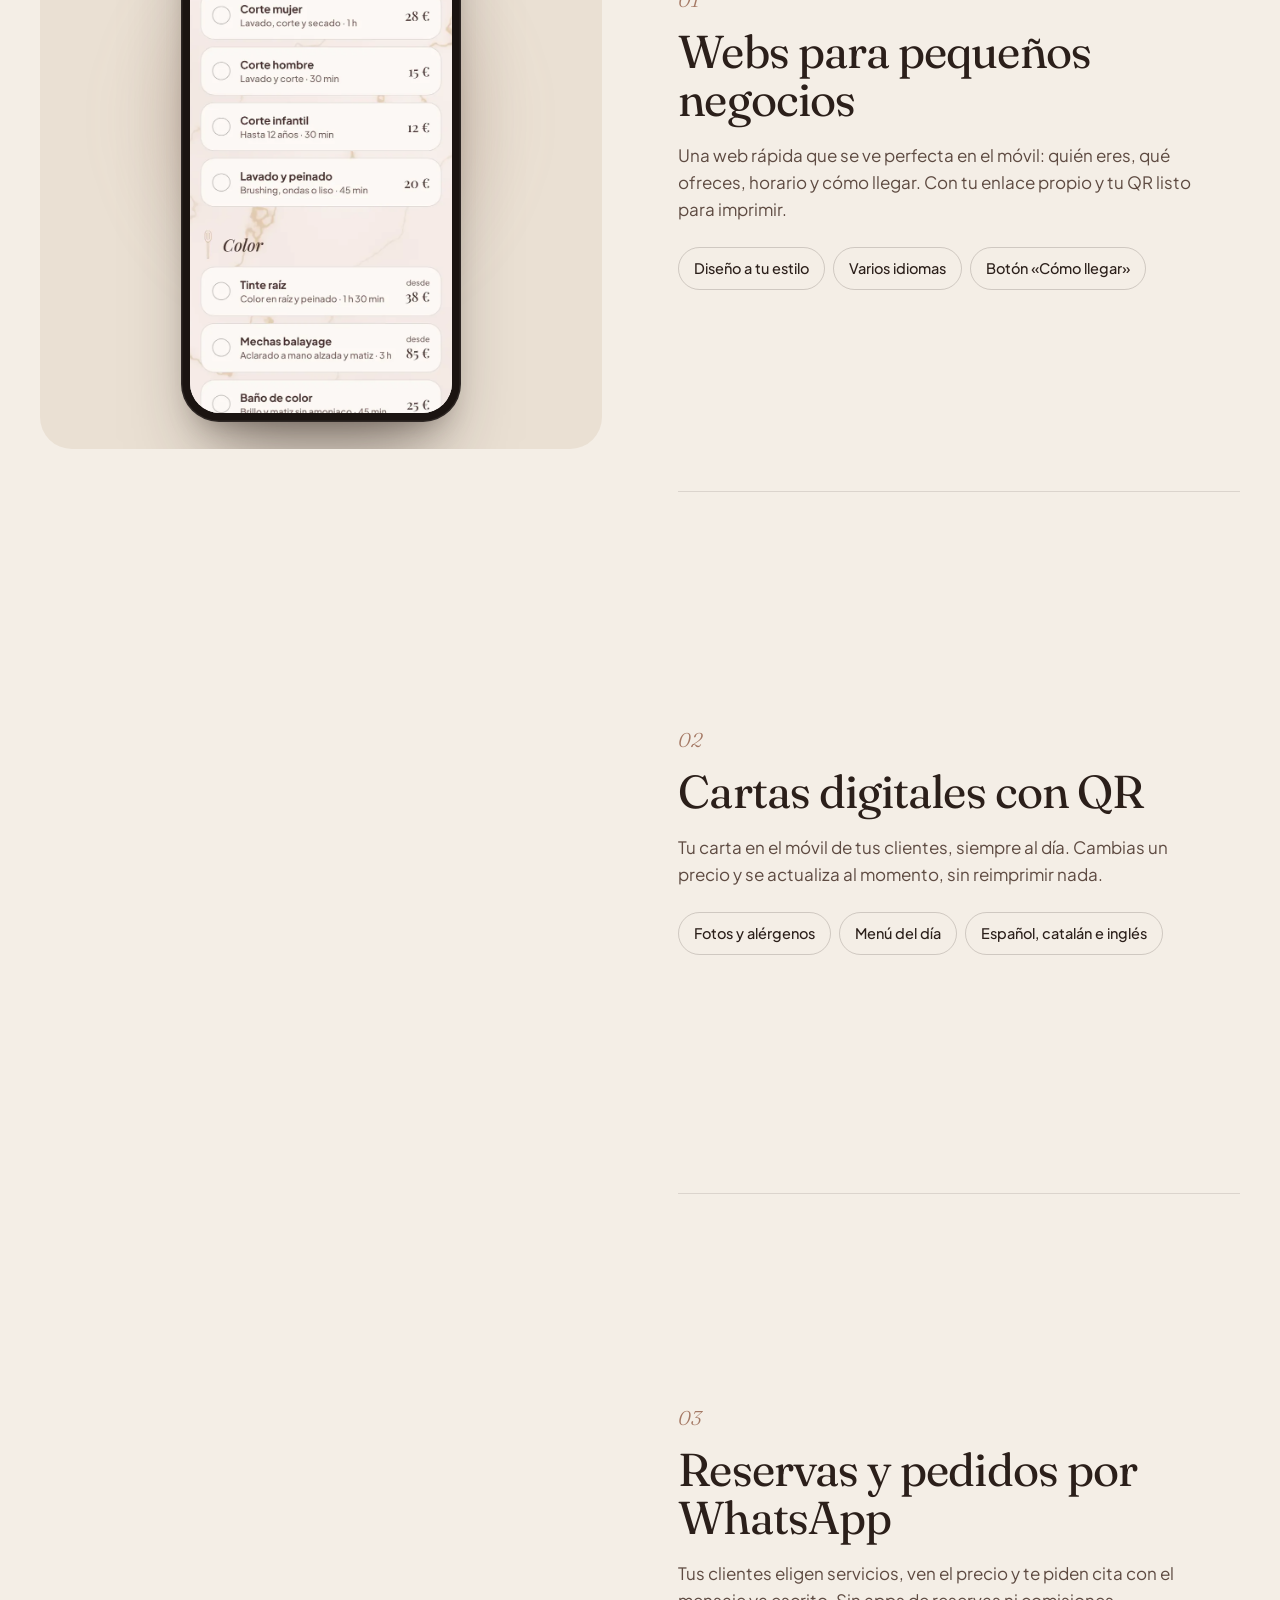
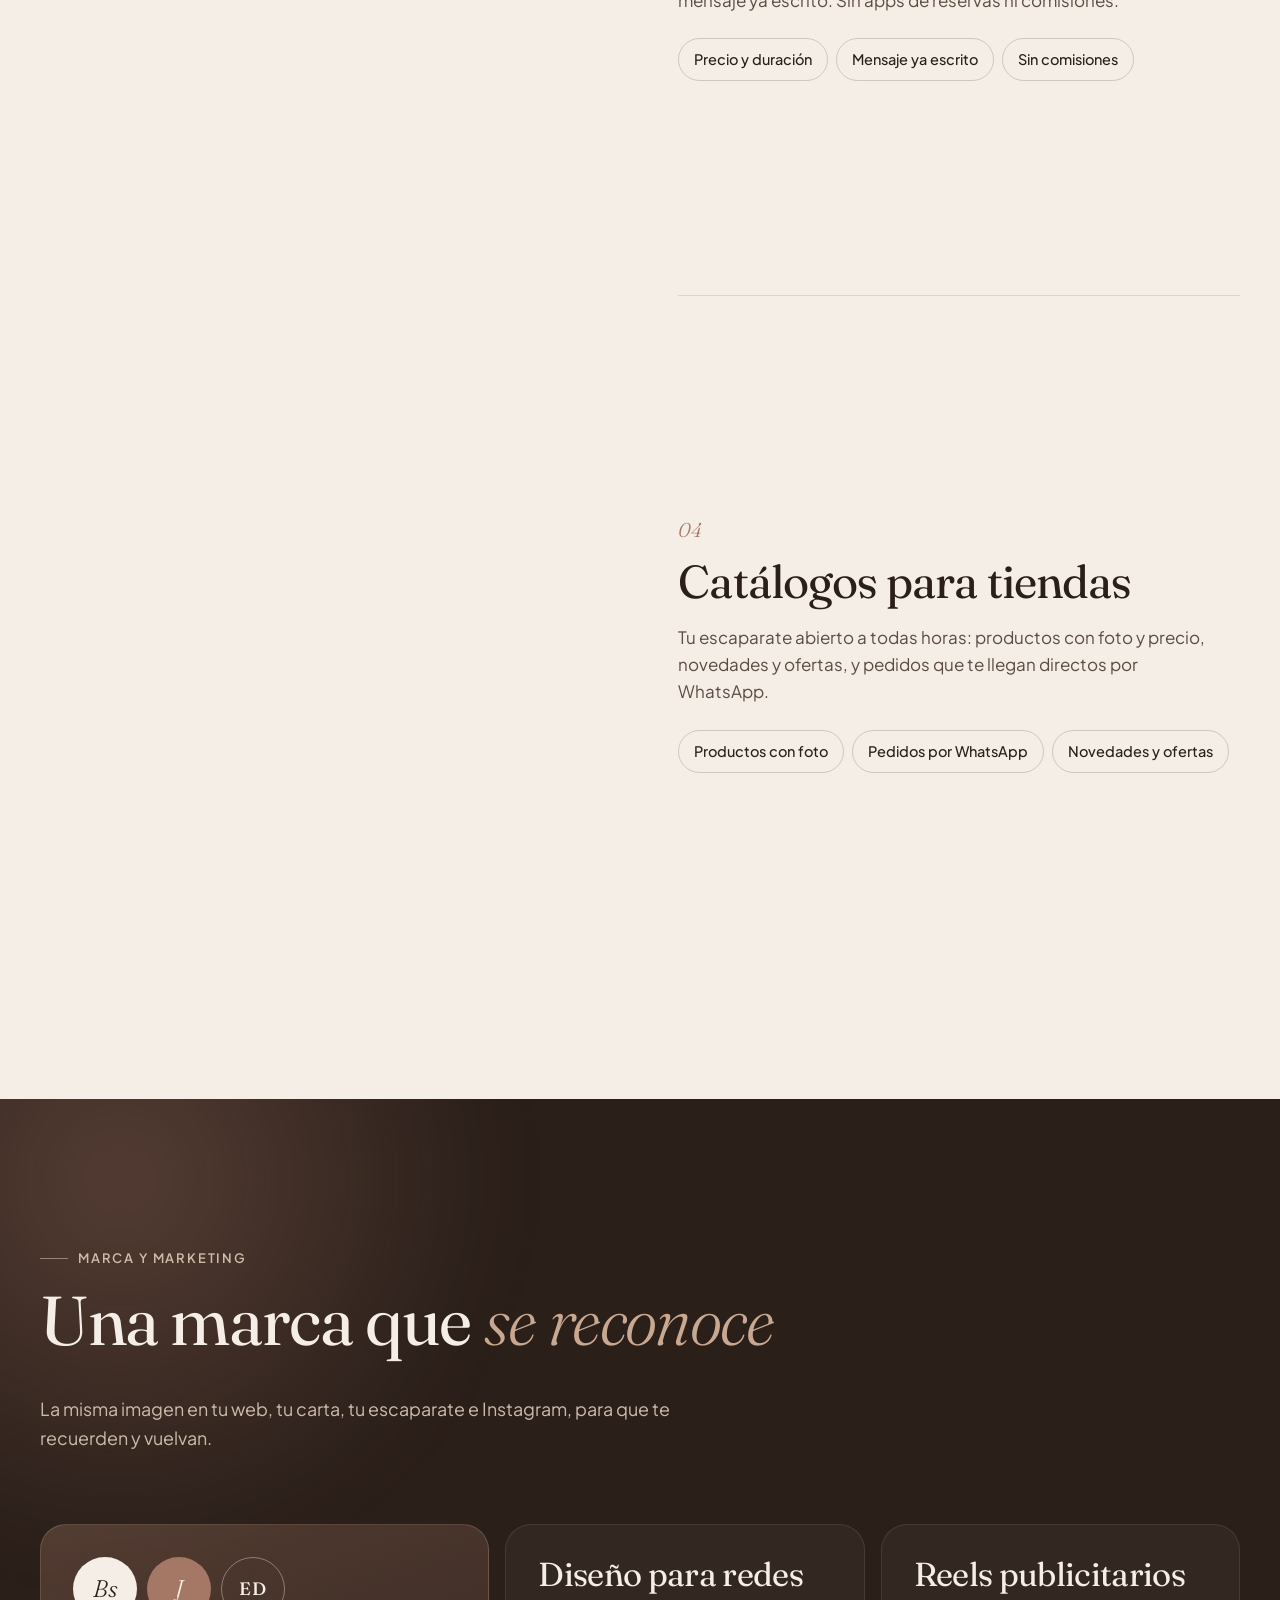
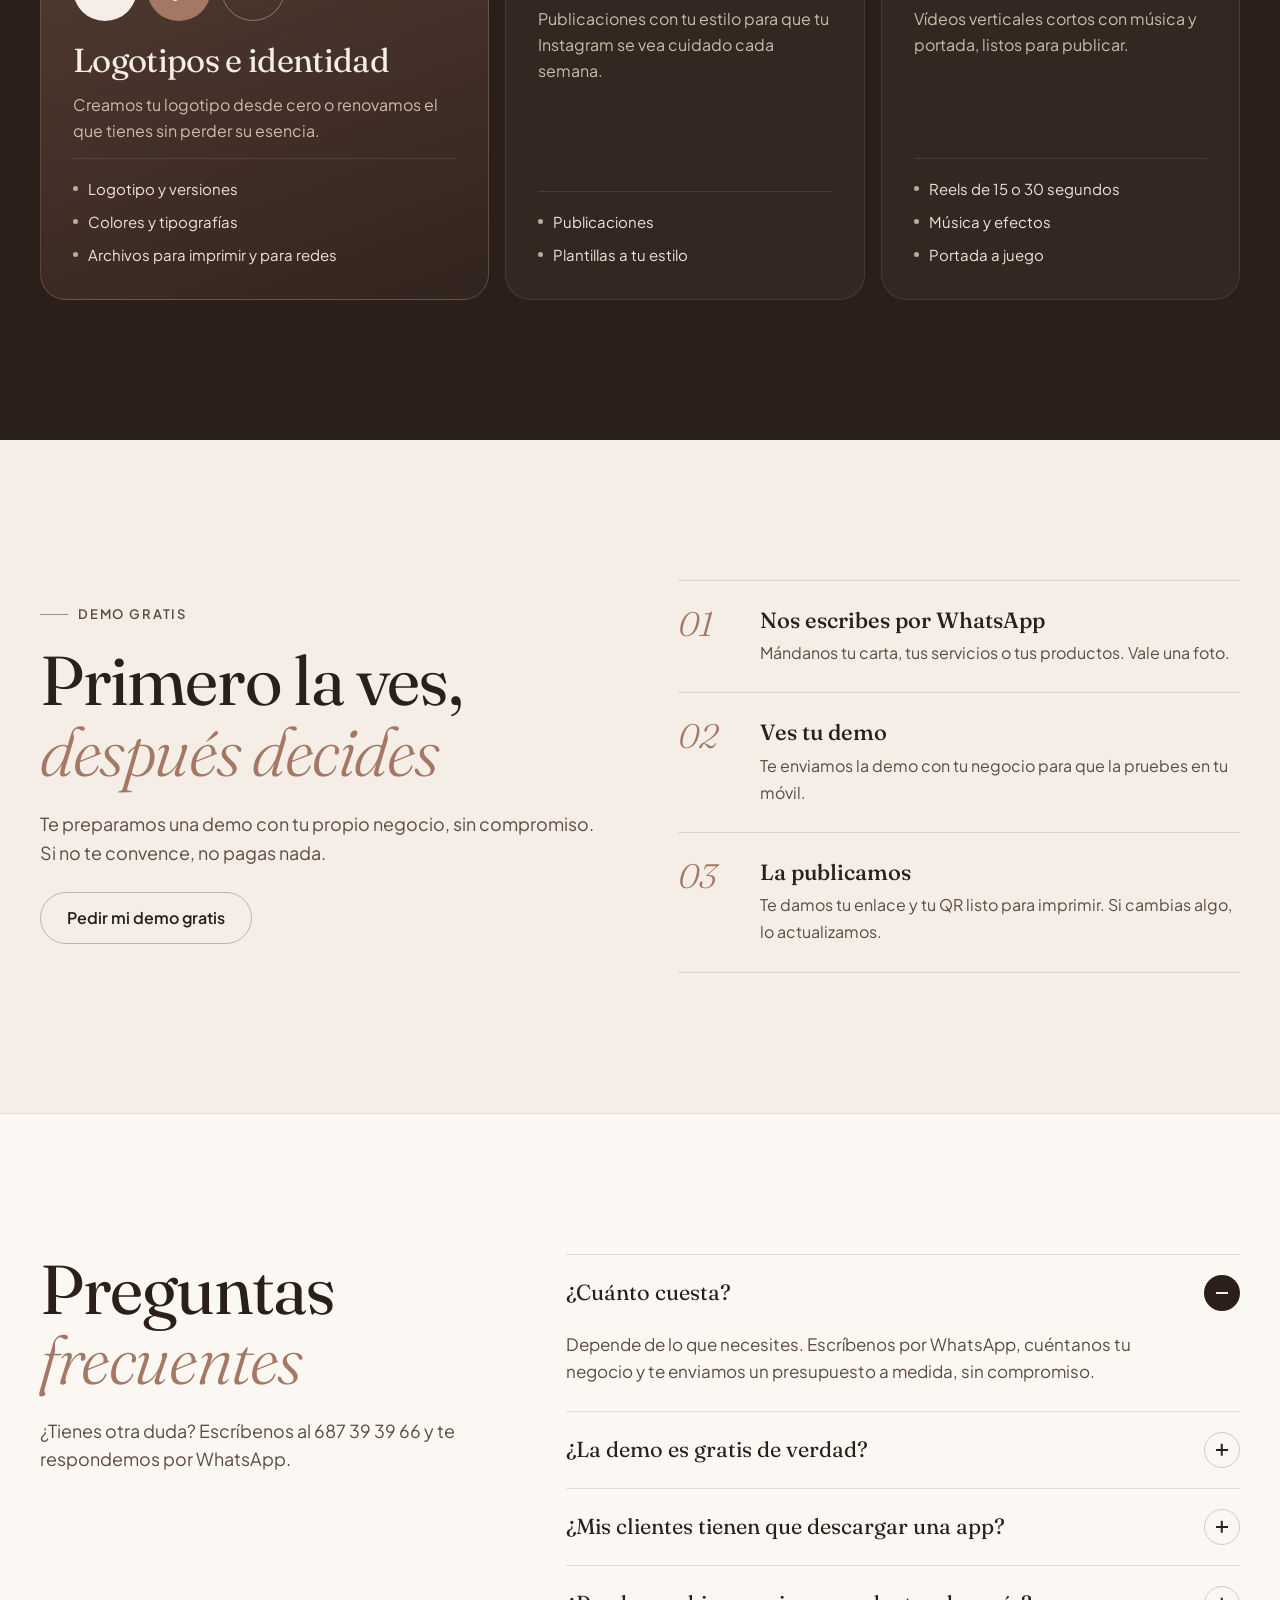
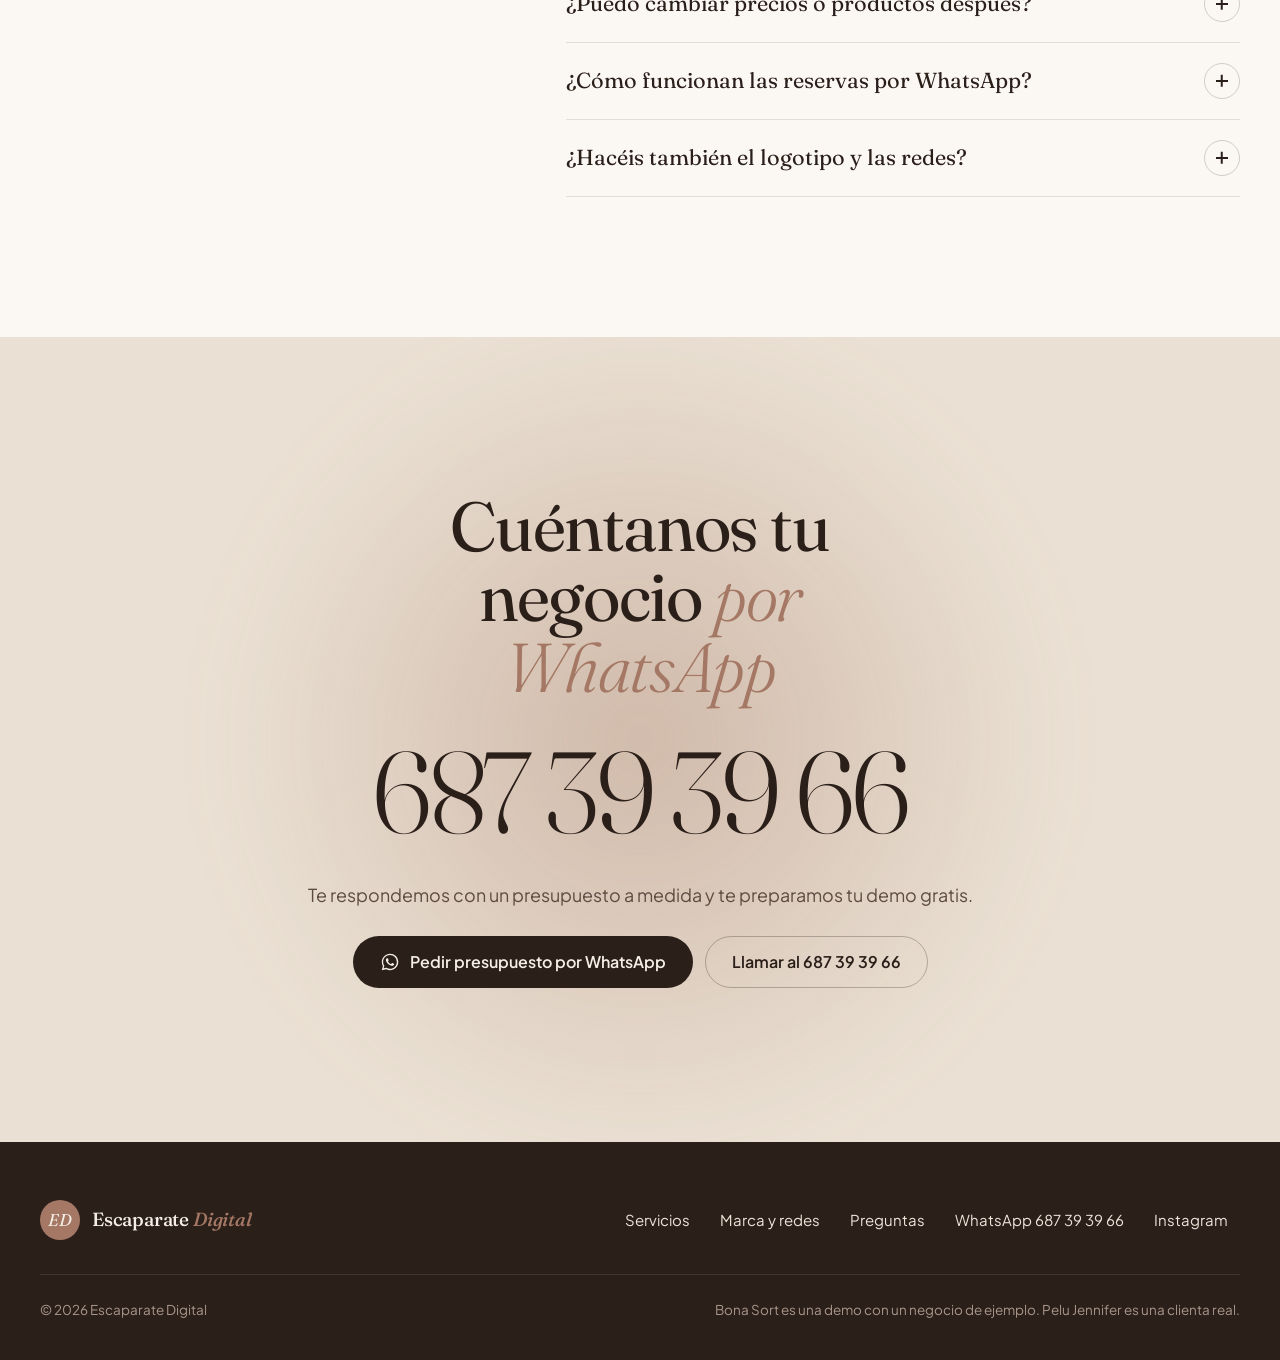
==== commit 4c6d0958: "Nueva web premium de Escaparate Digital: paleta mocha y crema, contacto por WhatsApp Co-Authored-By:" ====
--- a/index.html
+++ b/index.html
@@ -3,451 +3,598 @@
 <head>
 <meta charset="UTF-8">
 <meta name="viewport" content="width=device-width, initial-scale=1">
-<title>El Escaparate Digital · Tu negocio, bonito y en el móvil</title>
-<meta name="description" content="Cartas digitales con QR, catálogos, reservas por WhatsApp y diseño para redes para bares, peluquerías, tiendas y cafeterías. Diseña tu escaparate y pide tu demo gratis.">
-<meta name="theme-color" content="#F3EBDD">
-<meta property="og:title" content="El Escaparate Digital">
-<meta property="og:description" content="Tu negocio, bonito y en el móvil. Diseña tu escaparate y pide tu demo gratis.">
-<link rel="icon" href="data:image/svg+xml,%3Csvg xmlns='http://www.w3.org/2000/svg' viewBox='0 0 64 64'%3E%3Ccircle cx='32' cy='32' r='30' fill='%23F4C7D0'/%3E%3Cpath d='M32 14c1.4 10 6 14.6 16 16-10 1.4-14.6 6-16 16-1.4-10-6-14.6-16-16 10-1.4 14.6-6 16-16Z' fill='%234A3A33'/%3E%3C/svg%3E">
+<title>Escaparate Digital · Diseño digital y marketing para pequeños negocios</title>
+<meta name="description" content="Webs, cartas con QR, reservas por WhatsApp, logotipos y diseño para redes para pequeños negocios. Te preparamos una demo gratis con tu negocio. WhatsApp 687 39 39 66.">
+<meta name="theme-color" content="#F4EEE6">
+<meta property="og:title" content="Escaparate Digital">
+<meta property="og:description" content="Diseño digital y marketing para que tu pequeño negocio crezca. Demo gratis con tu negocio.">
+<meta property="og:type" content="website">
+<meta property="og:image" content="assets/web/pelu-0.webp">
+<link rel="icon" href="data:image/svg+xml,%3Csvg xmlns='http://www.w3.org/2000/svg' viewBox='0 0 64 64'%3E%3Ccircle cx='32' cy='32' r='31' fill='%232B1F1A'/%3E%3Ctext x='32' y='41' text-anchor='middle' font-family='Georgia,serif' font-style='italic' font-size='26' fill='%23E9D9C6'%3EED%3C/text%3E%3C/svg%3E">
+<link rel="preconnect" href="https://fonts.googleapis.com">
+<link rel="preconnect" href="https://fonts.gstatic.com" crossorigin>
+<link href="https://fonts.googleapis.com/css2?family=Fraunces:ital,opsz,wght@0,9..144,300..600;1,9..144,300..600&family=Plus+Jakarta+Sans:wght@400;500;600;700&display=swap" rel="stylesheet">
 <style>
-@font-face{font-family:Playfair;font-weight:500;src:url([data-uri]) format("woff2");font-display:swap}
-@font-face{font-family:Playfair;font-weight:600;src:url([data-uri]) format("woff2");font-display:swap}
-@font-face{font-family:Playfair;font-weight:500;font-style:italic;src:url([data-uri]) format("woff2");font-display:swap}
-@font-face{font-family:Jakarta;font-weight:500;src:url([data-uri]) format("woff2");font-display:swap}
-@font-face{font-family:Jakarta;font-weight:700;src:url([data-uri]) format("woff2");font-display:swap}
-@font-face{font-family:Jakarta;font-weight:800;src:url([data-uri]) format("woff2");font-display:swap}
 :root{
-  --bg:#F3EBDD;--card:#FAF5EC;--ink:#4A3A33;--muted:#73604F;--line:rgba(74,58,51,.14);
-  --rosa:#F4C7D0;--rosa-d:#B85B73;--salvia:#CDE2C6;--salvia-d:#517C50;--mante:#F6E3A3;--mante-d:#8F6F12;
-  --cielo:#C9DDEF;--cielo-d:#40709B;--melo:#F8CFB8;--melo-d:#B0603C;
-  --ease:cubic-bezier(.23,1,.32,1);
+  --cream:#F4EEE6;
+  --sand:#EAE0D3;
+  --linen:#FBF8F3;
+  --mocha:#A47864;
+  --mocha-soft:#C9A892;
+  --espresso:#2B1F1A;
+  --espresso-2:#3A2B24;
+  --ink:#2B1F1A;
+  --ink-2:#5E4B42;
+  --terra:#B4562F;
+  --sage:#8C9A84;
+  --line:rgba(43,31,26,.12);
+  --ease-out:cubic-bezier(0.23,1,0.32,1);
+  --ease-io:cubic-bezier(0.77,0,0.175,1);
+  --wrap:1200px;
+  --gut:clamp(16px,4vw,40px);
+  --serif:"Fraunces",Georgia,"Times New Roman",serif;
+  --sans:"Plus Jakarta Sans",system-ui,-apple-system,"Segoe UI",sans-serif;
 }
-*{box-sizing:border-box;margin:0;padding:0}
+*,*::before,*::after{box-sizing:border-box}
 html{scroll-behavior:smooth;-webkit-text-size-adjust:100%}
-body{background:var(--bg);color:var(--ink);font-family:Jakarta,system-ui,sans-serif;font-weight:500;-webkit-font-smoothing:antialiased;overflow-x:hidden}
-a{color:inherit;text-decoration:none}
+body{margin:0;background:var(--cream);color:var(--ink);font:400 17px/1.6 var(--sans);-webkit-font-smoothing:antialiased;overflow-x:hidden}
 img{display:block;max-width:100%}
-button{font:inherit;color:inherit;background:none;border:0;cursor:pointer}
-.skip{position:absolute;left:12px;top:-60px;z-index:100;background:var(--rosa);padding:10px 16px;border-radius:10px;font-weight:800}
-.skip:focus{top:12px}
-:focus-visible{outline:3px solid var(--cielo-d);outline-offset:3px;border-radius:10px}
-.wrap{max-width:1220px;margin:0 auto;padding:0 32px}
-@media(max-width:700px){.wrap{padding:0 20px}}
-.doodle{position:absolute;pointer-events:none;z-index:0}
-.spin{animation:spin 18s linear infinite}
-@keyframes spin{to{transform:rotate(360deg)}}
-.bob{animation:bob 5s ease-in-out infinite alternate}
-@keyframes bob{to{transform:translateY(-10px) rotate(6deg)}}
-
-/* buttons */
-.btn{display:inline-flex;align-items:center;justify-content:center;gap:10px;min-height:52px;padding:0 26px;border-radius:999px;font-weight:800;font-size:15.5px;transition:transform .16s var(--ease),box-shadow .2s ease}
+a{color:inherit}
+:focus-visible{outline:2px solid var(--terra);outline-offset:3px;border-radius:6px}
+.skip{position:fixed;left:16px;top:-60px;z-index:100;background:var(--espresso);color:var(--cream);padding:12px 18px;border-radius:999px;text-decoration:none;transition:transform .2s var(--ease-out)}
+.skip:focus{transform:translateY(76px)}
+
+/* grano */
+body::after{content:"";position:fixed;inset:0;pointer-events:none;z-index:60;opacity:.06;mix-blend-mode:multiply;
+  background-image:url("data:image/svg+xml,%3Csvg xmlns='http://www.w3.org/2000/svg' width='160' height='160'%3E%3Cfilter id='n'%3E%3CfeTurbulence type='fractalNoise' baseFrequency='.85' numOctaves='3' stitchTiles='stitch'/%3E%3CfeColorMatrix values='0 0 0 0 0 0 0 0 0 0 0 0 0 0 0 0 0 0 .9 0'/%3E%3C/filter%3E%3Crect width='100%25' height='100%25' filter='url(%23n)'/%3E%3C/svg%3E")}
+
+.wrap{width:100%;max-width:calc(var(--wrap) + 2*var(--gut));margin:0 auto;padding:0 var(--gut)}
+.eyebrow{display:inline-flex;align-items:center;gap:10px;font:600 13px/1 var(--sans);letter-spacing:.14em;text-transform:uppercase;color:var(--ink-2)}
+.eyebrow::before{content:"";width:28px;height:1px;background:currentColor;opacity:.6}
+h1,h2,h3{font-family:var(--serif);font-weight:400;letter-spacing:-.02em;margin:0;color:var(--ink);font-optical-sizing:auto}
+h2{font-size:clamp(38px,5.4vw,72px);line-height:1.02}
+h2 em,h1 em{font-style:italic;font-weight:300;color:var(--mocha)}
+p{margin:0}
+.lede{font-size:clamp(17px,1.4vw,19px);color:var(--ink-2);max-width:52ch}
+
+/* botones */
+.btn{--bg:var(--espresso);--fg:var(--cream);display:inline-flex;align-items:center;justify-content:center;gap:10px;min-height:52px;padding:0 26px;border-radius:999px;background:var(--bg);color:var(--fg);font:600 16px/1 var(--sans);text-decoration:none;border:1px solid transparent;cursor:pointer;
+  transition:transform .16s var(--ease-out),background-color .2s ease,box-shadow .25s var(--ease-out)}
+.btn svg{width:20px;height:20px;flex:none}
 .btn:active{transform:scale(.97)}
-.btn-ink{background:var(--ink);color:var(--card)}
-.btn-rosa{background:var(--rosa);color:var(--ink);box-shadow:inset 0 0 0 1.5px rgba(74,58,51,.12)}
-.btn-line{box-shadow:inset 0 0 0 1.5px rgba(74,58,51,.4)}
-@media (hover:hover) and (pointer:fine){.btn:hover{transform:translateY(-2px)}.btn:active{transform:scale(.97)}}
+.btn--ghost{--bg:transparent;--fg:var(--ink);border-color:rgba(43,31,26,.28)}
+.btn--light{--bg:var(--cream);--fg:var(--espresso)}
+@media (hover:hover) and (pointer:fine){
+  .btn:hover{transform:translateY(-2px);box-shadow:0 12px 28px -12px rgba(43,31,26,.45)}
+  .btn--ghost:hover{background:rgba(43,31,26,.05);box-shadow:none}
+  .btn:active{transform:scale(.97)}
+}
 
 /* nav */
-.nav{position:sticky;top:0;z-index:50;background:rgba(243,235,221,.9);backdrop-filter:blur(12px);-webkit-backdrop-filter:blur(12px)}
-.nav .wrap{height:76px;display:flex;align-items:center;gap:26px}
-.brand{display:flex;align-items:center;gap:10px;font-family:Playfair,Georgia,serif;font-weight:600;font-size:21px}
-.brand i{font-style:italic;font-weight:500;color:var(--rosa-d)}
-.links{margin-left:auto;display:flex;gap:6px;font-weight:700;font-size:14.5px}
-.links a{padding:10px 14px;border-radius:999px;transition:background-color .2s ease}
-@media (hover:hover) and (pointer:fine){.links a:hover{background:var(--card)}}
-.nav .btn{min-height:44px;padding:0 20px;font-size:14.5px}
-@media(max-width:940px){.links{display:none}.nav .btn{margin-left:auto}.brand{font-size:18px}}
-
-/* type helpers */
-.pill{display:inline-flex;align-items:center;gap:8px;padding:8px 14px;border-radius:999px;background:var(--card);font-weight:800;font-size:12.5px;letter-spacing:1.8px;text-transform:uppercase;color:var(--muted)}
-.h2{font-family:Playfair,Georgia,serif;font-weight:500;font-size:clamp(38px,4.4vw,62px);line-height:1.08;letter-spacing:-.5px;margin-top:18px}
-.h2 em,.hero h1 em{font-style:italic}
-.mk{position:relative;white-space:nowrap;z-index:0}
-.mk:before{content:"";position:absolute;left:-.08em;right:-.08em;bottom:.08em;height:.42em;border-radius:.3em;z-index:-1;transform:rotate(-1.5deg)}
-.mk.r:before{background:var(--rosa)}.mk.s:before{background:var(--salvia)}.mk.m:before{background:var(--mante)}.mk.c:before{background:var(--cielo)}.mk.p:before{background:var(--melo)}
-.lead{font-size:18px;line-height:1.65;color:var(--muted);max-width:560px;margin-top:18px}
-section{position:relative;padding:110px 0}
-@media(max-width:700px){section{padding:80px 0}}
+.nav{position:fixed;inset:0 0 auto;z-index:50;transition:background-color .3s ease,box-shadow .3s ease,transform .35s var(--ease-out)}
+.nav.is-solid{background:rgba(244,238,230,.86);backdrop-filter:blur(14px);-webkit-backdrop-filter:blur(14px);box-shadow:0 1px 0 var(--line)}
+.nav__in{display:flex;align-items:center;justify-content:space-between;height:76px;gap:20px}
+.brand{display:inline-flex;align-items:center;gap:12px;text-decoration:none;min-height:44px}
+.mark{width:40px;height:40px;border-radius:50%;background:var(--espresso);color:#E9D9C6;display:grid;place-items:center;font:italic 400 17px/1 var(--serif);letter-spacing:.02em;flex:none}
+.brand__name{white-space:nowrap;font:500 19px/1 var(--serif);letter-spacing:-.01em}
+.brand__name em{font-style:italic;color:var(--mocha)}
+.nav__links{display:flex;align-items:center;gap:8px}
+.nav__links a:not(.btn){display:inline-flex;align-items:center;min-height:44px;padding:0 14px;text-decoration:none;font-weight:500;font-size:15px;color:var(--ink-2);position:relative}
+.nav__links a:not(.btn)::after{content:"";position:absolute;left:14px;right:14px;bottom:10px;height:1px;background:currentColor;transform:scaleX(0);transform-origin:left;transition:transform .25s var(--ease-out)}
+@media (hover:hover) and (pointer:fine){.nav__links a:not(.btn):hover{color:var(--ink)}.nav__links a:not(.btn):hover::after{transform:scaleX(1)}}
+.lbl-short{display:none}
+.nav .btn{min-height:46px;padding:0 20px;font-size:15px}
 
 /* hero */
-.hero{padding:50px 0 90px;overflow:hidden}
-.hero .wrap{position:relative;display:grid;grid-template-columns:1.05fr .95fr;gap:50px;align-items:center;min-height:calc(100svh - 150px)}
-.hero h1{position:relative;z-index:1;font-family:Playfair,Georgia,serif;font-weight:500;font-size:clamp(50px,6.2vw,92px);line-height:1.02;letter-spacing:-1px;margin:22px 0 22px}
-.hero .lead{position:relative;z-index:1}
-.hero .cta{display:flex;flex-wrap:wrap;gap:12px;margin-top:32px}
-.perks{display:flex;flex-wrap:wrap;gap:10px;margin-top:30px}
-.perks span{display:inline-flex;align-items:center;gap:8px;padding:9px 14px;border-radius:999px;font-weight:700;font-size:14px}
-.perks span:nth-child(1){background:var(--salvia)}.perks span:nth-child(2){background:var(--cielo)}.perks span:nth-child(3){background:var(--mante)}
-.collage{position:relative;height:min(620px,74svh);min-height:520px}
-.arch{position:absolute;border-radius:200px 200px 28px 28px;overflow:hidden}
-.arch.a1{left:4%;top:4%;width:56%;height:84%;background:var(--rosa)}
-.arch.a2{right:2%;bottom:0;width:44%;height:58%;background:var(--salvia)}
-.phone{position:absolute;z-index:2;aspect-ratio:9/19;border-radius:36px;padding:9px;background:var(--card);box-shadow:0 30px 60px -28px rgba(74,58,51,.55),inset 0 0 0 1.5px rgba(74,58,51,.08)}
-.phone .s{width:100%;height:100%;border-radius:28px;overflow:hidden;background:#fff}
-.phone .s img{width:100%;height:100%;object-fit:cover;object-position:top}
-.collage .phone{width:230px;left:7%;top:10%;transform:rotate(-4deg)}
-.note{position:absolute;z-index:3;background:var(--card);border-radius:20px;padding:14px 16px;box-shadow:0 20px 40px -24px rgba(74,58,51,.5);font-size:14px;line-height:1.4}
-.note b{display:block;font-family:Playfair,serif;font-weight:600;font-size:17px;margin-bottom:2px}
-.note.n1{right:0;top:12%;width:190px}
-.note.n2{right:0;bottom:6%;width:200px}
-.note .ok{display:inline-grid;place-items:center;width:22px;height:22px;border-radius:50%;background:var(--salvia);margin-right:6px;font-size:12px;vertical-align:middle}
-.mini-qr{display:grid;grid-template-columns:repeat(7,1fr);gap:2px;width:64px;margin-top:8px}
-.mini-qr i{aspect-ratio:1;border-radius:2px;background:var(--ink)}
-.mini-qr i.o{background:transparent}
-@media(max-width:960px){.hero .wrap{grid-template-columns:1fr;min-height:0}.collage{height:560px;min-height:0;max-width:520px;width:100%;margin:0 auto}}
-@media(max-width:520px){.collage{height:520px}.collage .phone{width:170px;left:0}.note.n1{width:150px;right:0;top:8%}.note.n2{width:160px;right:0;bottom:4%}.note{font-size:12.5px}.note b{font-size:15px}}
-
-/* configurator */
-.cfg{background:var(--card);border-radius:40px;padding:48px;margin-top:48px;display:grid;grid-template-columns:1.15fr .85fr;gap:44px;align-items:start}
-.step{padding-bottom:26px;margin-bottom:26px;border-bottom:1px dashed rgba(74,58,51,.22)}
-.step:last-of-type{border-bottom:0;margin-bottom:0}
-.step h3{display:flex;align-items:center;gap:12px;font-family:Playfair,serif;font-weight:600;font-size:24px}
-.step h3 span{display:inline-grid;place-items:center;width:34px;height:34px;border-radius:50%;font-family:Jakarta;font-weight:800;font-size:15px}
-.step:nth-of-type(1) h3 span{background:var(--rosa)}.step:nth-of-type(2) h3 span{background:var(--salvia)}.step:nth-of-type(3) h3 span{background:var(--mante)}
-.step p.h{color:var(--muted);font-size:14.5px;margin:6px 0 16px 46px}
-.opts{display:flex;flex-wrap:wrap;gap:10px;margin-left:46px}
-.opt{display:inline-flex;align-items:center;gap:10px;min-height:48px;padding:0 18px;border-radius:16px;background:var(--bg);font-weight:700;font-size:15px;transition:transform .16s var(--ease),background-color .2s ease,box-shadow .2s ease;box-shadow:inset 0 0 0 1.5px transparent}
-.opt:active{transform:scale(.97)}
-.opt[aria-pressed="true"],.opt[aria-checked="true"]{background:#fff;box-shadow:inset 0 0 0 2px var(--ink)}
-.opt .sw{display:inline-flex;gap:3px}
-.opt .sw i{width:14px;height:14px;border-radius:50%}
-.opt .tick{width:20px;height:20px;border-radius:6px;box-shadow:inset 0 0 0 1.5px rgba(74,58,51,.4);display:grid;place-items:center}
-.opt[aria-pressed="true"] .tick{background:var(--ink);box-shadow:none}
-.opt[aria-pressed="true"] .tick:after{content:"";width:9px;height:5px;border:2px solid #fff;border-top:0;border-right:0;transform:rotate(-45deg) translate(1px,-1px)}
-@media (hover:hover) and (pointer:fine){.opt:hover{transform:translateY(-2px)}.opt:active{transform:scale(.97)}}
-.summary{margin-top:28px;background:var(--bg);border-radius:24px;padding:22px 24px}
-.summary .k{font-weight:800;font-size:12px;letter-spacing:2px;text-transform:uppercase;color:var(--muted)}
-.summary p{font-family:Playfair,serif;font-size:20px;line-height:1.35;margin:8px 0 16px}
-.summary small{display:block;color:var(--muted);font-size:13.5px;margin-top:10px}
-.toast{display:inline-block;margin-left:12px;font-weight:800;font-size:14px;color:var(--salvia-d);opacity:0;transform:translateY(4px);transition:opacity .2s ease,transform .2s var(--ease)}
-.toast.on{opacity:1;transform:none}
-.prev{position:relative;display:flex;flex-direction:column;align-items:center}
-.prev .label{font-weight:800;font-size:12px;letter-spacing:2px;text-transform:uppercase;color:var(--muted);margin-bottom:14px}
-.pv{position:relative;width:290px;aspect-ratio:9/19;border-radius:42px;padding:10px;background:var(--ink);box-shadow:0 34px 60px -30px rgba(74,58,51,.6)}
-.pv .s{position:relative;width:100%;height:100%;border-radius:33px;overflow:hidden;transition:background-color .35s ease}
-.pv .top{padding:30px 18px 14px;text-align:center}
-.pv .nm{font-family:Playfair,serif;font-style:italic;font-size:26px;line-height:1.1}
-.pv .sb{font-size:11.5px;letter-spacing:1.5px;text-transform:uppercase;opacity:.7;margin-top:4px}
-.pv .qrb{display:inline-flex;align-items:center;gap:6px;margin-top:10px;padding:5px 10px;border-radius:999px;font-size:11px;font-weight:800;background:rgba(255,255,255,.75)}
-.pv .sec{margin:6px 14px 0;font-family:Playfair,serif;font-weight:600;font-size:16px}
-.pv ul{list-style:none;margin:8px 14px 0;display:flex;flex-direction:column;gap:8px}
-.pv li{display:flex;justify-content:space-between;gap:8px;align-items:center;background:rgba(255,255,255,.72);border-radius:14px;padding:11px 12px;font-size:12.5px;font-weight:700}
-.pv li b{font-family:Playfair,serif;font-size:14px}
-.pv .soc{margin:12px 14px 0;display:none}
-.pv .soc.on{display:block}
-.pv .soc .t{font-size:11px;font-weight:800;letter-spacing:1.5px;text-transform:uppercase;opacity:.7;margin-bottom:6px}
-.pv .soc .g{display:grid;grid-template-columns:repeat(3,1fr);gap:5px}
-.pv .soc .g i{aspect-ratio:1;border-radius:8px}
-.pv .bar{position:absolute;left:10px;right:10px;bottom:12px;border-radius:16px;padding:12px;text-align:center;font-weight:800;font-size:13px;color:#fff;transform:translateY(130%);transition:transform .35s var(--ease)}
-.pv .bar.on{transform:none}
-.prev .d1{left:-6px;top:40px}.prev .d2{right:6px;bottom:60px}
-@media(max-width:980px){.cfg{grid-template-columns:1fr;padding:30px 22px}.prev{order:-1}}
-@media(max-width:520px){.opts,.step p.h{margin-left:0}.pv{width:250px}}
-
-/* services */
-.svc{display:grid;grid-template-columns:repeat(4,minmax(0,1fr));gap:18px;margin-top:50px}
-.card{border-radius:30px;padding:30px 26px 32px;transition:transform .2s var(--ease)}
-.card:nth-child(1){background:var(--rosa)}.card:nth-child(2){background:var(--cielo)}.card:nth-child(3){background:var(--salvia)}.card:nth-child(4){background:var(--mante)}
-.card .ic{width:58px;height:58px;border-radius:50%;background:rgba(255,255,255,.6);display:grid;place-items:center;margin-bottom:22px}
-.card h3{font-family:Playfair,serif;font-weight:600;font-size:25px;line-height:1.15}
-.card p{font-size:15.5px;line-height:1.6;margin-top:10px;color:#4F3F37}
-.card ul{list-style:none;margin-top:16px;display:flex;flex-direction:column;gap:6px;font-weight:700;font-size:14px}
-.card li:before{content:"✦";margin-right:8px;font-size:11px}
-@media (hover:hover) and (pointer:fine){.card:hover{transform:translateY(-5px) rotate(-.4deg)}}
-@media(max-width:1020px){.svc{grid-template-columns:repeat(2,minmax(0,1fr))}}
-@media(max-width:560px){.svc{grid-template-columns:1fr}}
-
-/* examples */
-.exg{display:grid;grid-template-columns:1fr 1fr;gap:24px;margin-top:50px}
-.ex{display:grid;grid-template-columns:1fr auto;gap:22px;align-items:center;background:var(--card);border-radius:34px;padding:30px}
-.ex .frame{width:210px;height:300px;border-radius:120px 120px 22px 22px;display:grid;place-items:end center;overflow:hidden}
-.ex:nth-child(1) .frame{background:var(--melo)}.ex:nth-child(2) .frame{background:var(--cielo)}
-.ex .frame .phone{position:relative;width:170px;margin-bottom:-90px;transition:transform .35s var(--ease)}
-@media (hover:hover) and (pointer:fine){.ex:hover .frame .phone{transform:translateY(-16px)}}
-.ex .tag{display:inline-block;font-weight:800;font-size:11.5px;letter-spacing:2px;text-transform:uppercase;padding:6px 11px;border-radius:999px;background:var(--bg);color:var(--muted)}
-.ex h3{font-family:Playfair,serif;font-weight:600;font-size:28px;line-height:1.12;margin:14px 0 10px}
-.ex p{color:var(--muted);line-height:1.6;font-size:15.5px}
-@media(max-width:980px){.exg{grid-template-columns:1fr}}
-@media(max-width:520px){.ex{grid-template-columns:1fr;justify-items:center;text-align:center}}
-
-/* how */
-.how{display:grid;grid-template-columns:repeat(3,minmax(0,1fr));gap:24px;margin-top:56px;position:relative}
-.how .st{position:relative;z-index:1;text-align:center;padding:0 10px}
-.how .num{width:84px;height:84px;margin:0 auto 20px;border-radius:50%;display:grid;place-items:center;font-family:Playfair,serif;font-style:italic;font-size:38px}
-.how .st:nth-child(2) .num{background:var(--rosa)}.how .st:nth-child(3) .num{background:var(--cielo)}.how .st:nth-child(4) .num{background:var(--salvia)}
-.how h3{font-family:Playfair,serif;font-weight:600;font-size:25px}
-.how p{color:var(--muted);line-height:1.65;margin-top:10px;font-size:15.5px}
-.how .path{position:absolute;left:16%;right:16%;top:30px;height:40px;z-index:0}
-@media(max-width:860px){.how{grid-template-columns:1fr;gap:40px}.how .path{display:none}}
-
-/* promise */
-.promise{display:grid;grid-template-columns:auto 1fr auto;gap:30px;align-items:center;background:var(--salvia);border-radius:36px;padding:40px 44px}
-.promise .seal{width:110px;height:110px;border-radius:50%;background:var(--card);display:grid;place-items:center;text-align:center;font-weight:800;font-size:12px;letter-spacing:1.5px;text-transform:uppercase;line-height:1.3}
-.promise h2{font-family:Playfair,serif;font-weight:500;font-size:clamp(30px,3.2vw,44px);line-height:1.12}
-.promise p{color:#3F4B3B;line-height:1.6;margin-top:8px;max-width:620px}
-@media(max-width:860px){.promise{grid-template-columns:1fr;text-align:center;justify-items:center;padding:36px 24px}}
-
-/* faq */
-.fq{display:grid;grid-template-columns:.85fr 1.15fr;gap:56px;align-items:start}
-details{background:var(--card);border-radius:20px;padding:6px 22px;margin-bottom:12px}
-summary{cursor:pointer;list-style:none;display:flex;justify-content:space-between;align-items:center;gap:16px;min-height:60px;font-weight:800;font-size:17px}
-summary::-webkit-details-marker{display:none}
-summary:after{content:"+";flex:none;width:34px;height:34px;border-radius:50%;background:var(--rosa);display:grid;place-items:center;font-size:20px;transition:transform .2s var(--ease)}
-details[open] summary:after{transform:rotate(45deg)}
-details p{color:var(--muted);line-height:1.7;padding:0 0 18px}
-@media(max-width:900px){.fq{grid-template-columns:1fr;gap:28px}}
-
-/* final */
-.final{position:relative;overflow:hidden;text-align:center;background:var(--rosa);border-radius:44px;padding:90px 30px}
-.final h2{position:relative;z-index:1;font-family:Playfair,serif;font-weight:500;font-size:clamp(48px,7vw,100px);line-height:1}
-.final p{position:relative;z-index:1;font-size:18px;line-height:1.6;max-width:540px;margin:20px auto 0}
-.final .cta{position:relative;z-index:1;display:flex;flex-wrap:wrap;justify-content:center;gap:12px;margin-top:34px}
-.final .btn-rosa{background:var(--card)}
-@media(max-width:700px){.final .doodle{display:none}}
-footer{padding:36px 0 44px;color:var(--muted);font-size:14px}
-footer .wrap{display:flex;flex-wrap:wrap;gap:12px;justify-content:space-between}
-
-.in{opacity:0;transform:translateY(22px);animation:in .9s var(--ease) forwards}
-@keyframes in{to{opacity:1;transform:none}}
-@media(prefers-reduced-motion:reduce){*{animation:none!important;transition:none!important}.in{opacity:1;transform:none}html{scroll-behavior:auto}}
+.hero{position:relative;min-height:100svh;display:flex;align-items:center;padding:110px 0 64px;overflow:hidden;isolation:isolate}
+.hero__glow{position:absolute;z-index:-1;border-radius:50%;filter:blur(70px);pointer-events:none}
+.hero__glow--a{width:620px;height:620px;right:-120px;top:8%;background:radial-gradient(circle,rgba(164,120,100,.55),rgba(164,120,100,0) 70%)}
+.hero__glow--b{width:420px;height:420px;right:30%;bottom:-160px;background:radial-gradient(circle,rgba(201,168,146,.6),rgba(201,168,146,0) 70%)}
+.hero__grid{display:grid;grid-template-columns:1.08fr .92fr;gap:clamp(32px,5vw,72px);align-items:center}
+.hero__copy{display:flex;flex-direction:column;gap:26px;align-items:flex-start}
+.hero h1{font-size:clamp(44px,6.6vw,96px);line-height:.98;letter-spacing:-.035em}
+.echo{position:relative;display:inline-block;font-style:italic;font-weight:300;color:var(--espresso)}
+.echo::before,.echo::after{content:attr(data-t);position:absolute;inset:0;color:transparent;-webkit-text-stroke:1px var(--mocha);z-index:-1;pointer-events:none}
+.echo::before{transform:translate(.045em,.045em);opacity:.75}
+.echo::after{transform:translate(.09em,.09em);opacity:.4}
+.hero__sub{font-size:clamp(17px,1.45vw,20px);color:var(--ink-2);max-width:46ch}
+.hero__actions{display:flex;flex-wrap:wrap;gap:12px}
+.hero__fact{display:flex;align-items:center;gap:14px;padding-top:6px;color:var(--ink-2);font-size:15px}
+.hero__fact strong{color:var(--ink);font-weight:600}
+.dot{width:9px;height:9px;border-radius:50%;background:var(--terra);box-shadow:0 0 0 4px rgba(180,86,47,.16),0 0 14px rgba(180,86,47,.6);flex:none}
+
+.stage{position:relative;height:min(640px,72svh);min-height:520px;perspective:1600px}
+.phone{position:absolute;width:clamp(200px,17vw,250px);aspect-ratio:9/19.5;border-radius:38px;background:#1b1411;padding:9px;box-shadow:0 50px 80px -30px rgba(43,31,26,.55),0 18px 30px -18px rgba(43,31,26,.4),inset 0 0 0 1.5px rgba(255,255,255,.08)}
+.phone::before{content:"";position:absolute;top:16px;left:50%;width:74px;height:20px;margin-left:-37px;border-radius:20px;background:#1b1411;z-index:2}
+.phone__screen{width:100%;height:100%;border-radius:30px;overflow:hidden;background:var(--linen);position:relative}
+.phone__screen img{width:100%;height:100%;object-fit:cover;object-position:top}
+.stage .phone--a{left:6%;top:4%;transform:rotateY(18deg) rotateX(6deg) rotateZ(-5deg)}
+.stage .phone--b{right:4%;top:15%;transform:rotateY(-16deg) rotateX(4deg) rotateZ(5deg)}
+.tag{position:absolute;z-index:3;display:inline-flex;align-items:center;gap:10px;padding:11px 16px;border-radius:999px;background:rgba(251,248,243,.62);backdrop-filter:blur(14px) saturate(1.2);-webkit-backdrop-filter:blur(14px) saturate(1.2);border:1px solid rgba(255,255,255,.7);box-shadow:0 14px 30px -18px rgba(43,31,26,.45);font:600 13.5px/1.1 var(--sans);color:var(--ink);white-space:nowrap}
+.tag small{display:block;font-weight:500;color:var(--ink-2);font-size:12px;margin-top:3px}
+.stage .tag--a{left:0;bottom:11%}
+.stage .tag--b{right:0;top:3%}
+
+/* entrada */
+[data-enter]>*{opacity:0;transform:translateY(16px);animation:enter .9s var(--ease-out) forwards}
+[data-enter]>*:nth-child(1){animation-delay:.05s}
+[data-enter]>*:nth-child(2){animation-delay:.14s}
+[data-enter]>*:nth-child(3){animation-delay:.22s}
+[data-enter]>*:nth-child(4){animation-delay:.3s}
+[data-enter]>*:nth-child(5){animation-delay:.36s}
+@keyframes enter{to{opacity:1;transform:none}}
+.stage .phone,.stage .tag{opacity:0;animation:rise 1.1s var(--ease-out) forwards}
+.stage .phone--a{animation-delay:.2s}.stage .phone--b{animation-delay:.34s}
+.stage .tag--a{animation-delay:.7s}.stage .tag--b{animation-delay:.8s}
+@keyframes rise{from{opacity:0;translate:0 40px}to{opacity:1;translate:0 0}}
+
+/* tira de oficios */
+.trades{border-block:1px solid var(--line);background:var(--linen);overflow:hidden}
+.trades__track{display:flex;gap:56px;width:max-content;padding:22px 0;animation:marquee 38s linear infinite}
+.trades__track span{font:italic 300 clamp(22px,2.4vw,30px)/1 var(--serif);color:var(--ink-2);white-space:nowrap;display:inline-flex;align-items:center;gap:56px}
+.trades__track span::after{content:"";width:6px;height:6px;border-radius:50%;background:var(--mocha)}
+@keyframes marquee{to{transform:translateX(-50%)}}
+.trades:hover .trades__track{animation-play-state:paused}
+
+/* servicios: capítulos fijados */
+.services{padding:clamp(90px,12vw,150px) 0 clamp(60px,8vw,110px)}
+.services__head{display:grid;grid-template-columns:1fr 1fr;gap:40px;align-items:end;margin-bottom:clamp(40px,6vw,80px)}
+.services__head .lede{justify-self:end}
+.chapters{display:grid;grid-template-columns:1fr 1fr;gap:clamp(32px,6vw,96px);align-items:start}
+.chapters__visual{position:sticky;top:max(96px,calc(50svh - 330px));height:min(660px,calc(100svh - 120px));display:grid;place-items:center;border-radius:32px;background:var(--sand);overflow:hidden;isolation:isolate}
+.chapters__visual::before{content:"";position:absolute;width:70%;aspect-ratio:1;border-radius:50%;background:radial-gradient(circle,rgba(164,120,100,.45),rgba(164,120,100,0) 70%);filter:blur(30px);z-index:-1}
+.chapters__visual .phone{position:relative;width:min(280px,58%)}
+.shot{position:absolute;inset:0;opacity:0;transform:scale(1.03);transition:opacity .6s ease,transform .8s var(--ease-out)}
+.shot.is-on{opacity:1;transform:none}
+.shot--ui{background:var(--linen);display:flex;flex-direction:column;padding:46px 18px 18px;gap:12px;font-family:var(--sans)}
+.ui-top{display:flex;align-items:center;gap:10px}
+.ui-av{width:42px;height:42px;border-radius:50%;background:var(--espresso);color:#E9D9C6;display:grid;place-items:center;font:italic 15px/1 var(--serif)}
+.ui-top b{font-size:13px;display:block}
+.ui-top small{font-size:11px;color:var(--ink-2)}
+.ui-grid{display:grid;grid-template-columns:repeat(3,1fr);gap:3px;border-radius:10px;overflow:hidden}
+.ui-grid i{aspect-ratio:1;display:grid;place-items:center;font:italic 300 15px/1.05 var(--serif);text-align:center;padding:4px}
+.ui-grid i:nth-child(1){background:var(--espresso);color:#E9D9C6}
+.ui-grid i:nth-child(2){background:var(--mocha-soft)}
+.ui-grid i:nth-child(3){background:var(--sand)}
+.ui-grid i:nth-child(4){background:var(--mocha);color:var(--linen)}
+.ui-grid i:nth-child(5){background:#E9D9C6}
+.ui-grid i:nth-child(6){background:var(--sage);color:var(--linen)}
+.ui-grid i:nth-child(7){background:var(--sand)}
+.ui-grid i:nth-child(8){background:var(--espresso-2);color:#E9D9C6}
+.ui-grid i:nth-child(9){background:var(--mocha-soft)}
+.ui-logo{margin-top:4px;border-radius:14px;background:var(--sand);padding:16px;display:flex;align-items:center;gap:14px}
+.ui-logo .ui-av{width:52px;height:52px;font-size:19px;background:var(--mocha)}
+.ui-logo b{font:500 15px/1.2 var(--serif)}
+.ui-logo small{display:block;font-size:11px;color:var(--ink-2)}
+.chapter{min-height:min(78svh,720px);display:flex;flex-direction:column;justify-content:center;gap:18px;padding:24px 0;border-top:1px solid var(--line)}
+.chapter:first-child{border-top:0}
+.chapter__n{font:italic 300 20px/1 var(--serif);color:var(--mocha)}
+.chapter h3{font-size:clamp(32px,3.6vw,50px);line-height:1.04}
+.chapter p{color:var(--ink-2);max-width:44ch}
+.chapter ul{list-style:none;margin:6px 0 0;padding:0;display:flex;flex-wrap:wrap;gap:8px}
+.chapter li{padding:9px 15px;border-radius:999px;border:1px solid rgba(43,31,26,.18);font-size:14.5px;font-weight:500;color:var(--ink)}
+.chapter__img{display:none}
+.chapter{opacity:.38;transition:opacity .5s ease}
+.chapter.is-on{opacity:1}
+
+/* marca y redes (banda oscura) */
+.brandband{background:var(--espresso);color:#EDE3D7;padding:clamp(90px,11vw,140px) 0;position:relative;overflow:hidden;isolation:isolate}
+.brandband::before{content:"";position:absolute;width:760px;height:760px;left:-260px;top:-300px;border-radius:50%;background:radial-gradient(circle,rgba(164,120,100,.35),rgba(164,120,100,0) 70%);filter:blur(40px);z-index:-1}
+.brandband h2{color:#F4EEE6}
+.brandband h2 em{color:var(--mocha-soft)}
+.brandband .eyebrow{color:#CDBBAA}
+.brandband .lede{color:#CDBBAA}
+.bb__head{display:flex;justify-content:space-between;align-items:flex-end;gap:40px;flex-wrap:wrap;margin-bottom:clamp(44px,6vw,72px)}
+.bb__grid{display:grid;grid-template-columns:1.25fr 1fr 1fr;gap:16px}
+.card{position:relative;border-radius:26px;padding:32px;background:rgba(255,255,255,.04);border:1px solid rgba(255,255,255,.09);display:flex;flex-direction:column;gap:14px;min-height:340px;transition:transform .3s var(--ease-out),background-color .3s ease}
+@media (hover:hover) and (pointer:fine){.card:hover{transform:translateY(-3px);background:rgba(255,255,255,.06)}}
+.card h3{color:#F4EEE6;font-size:clamp(28px,2.6vw,36px);line-height:1.05}
+.card p{color:#CDBBAA;font-size:16px}
+.card ul{margin:auto 0 0;padding:18px 0 0;list-style:none;border-top:1px solid rgba(255,255,255,.1);display:grid;gap:9px;font-size:15px;color:#EDE3D7}
+.card li{display:flex;gap:10px;align-items:center}
+.card li::before{content:"";width:5px;height:5px;border-radius:50%;background:var(--mocha-soft);flex:none}
+.card--feat{background:linear-gradient(160deg,rgba(164,120,100,.32),rgba(164,120,100,.06));border-color:rgba(201,168,146,.25)}
+.mono{display:flex;gap:10px;margin-bottom:8px}
+.mono i{width:64px;height:64px;border-radius:50%;display:grid;place-items:center;font:italic 300 24px/1 var(--serif)}
+.mono i:nth-child(1){background:#F4EEE6;color:var(--espresso)}
+.mono i:nth-child(2){background:var(--mocha);color:#F4EEE6}
+.mono i:nth-child(3){border:1px solid rgba(255,255,255,.35);color:#F4EEE6;font-style:normal;font-weight:500;font-size:18px;letter-spacing:.08em}
+
+/* demo gratis */
+.promise{padding:clamp(90px,11vw,140px) 0}
+.promise__box{display:grid;grid-template-columns:1fr 1fr;gap:clamp(32px,6vw,90px);align-items:center}
+.steps{list-style:none;margin:0;padding:0;display:grid;gap:0;counter-reset:s}
+.steps li{display:grid;grid-template-columns:64px 1fr;gap:18px;padding:26px 0;border-top:1px solid var(--line)}
+.steps li:last-child{border-bottom:1px solid var(--line)}
+.steps li::before{counter-increment:s;content:"0" counter(s);font:italic 300 34px/1 var(--serif);color:var(--mocha)}
+.steps b{display:block;font:500 22px/1.2 var(--serif);margin-bottom:6px}
+.steps span{color:var(--ink-2);font-size:16px}
+.promise__copy{display:flex;flex-direction:column;gap:24px;align-items:flex-start}
+
+/* preguntas */
+.faq{padding:clamp(90px,11vw,140px) 0;background:var(--linen);border-top:1px solid var(--line)}
+.faq__grid{display:grid;grid-template-columns:.8fr 1.2fr;gap:clamp(32px,6vw,96px);align-items:start}
+.faq__side{position:sticky;top:120px;display:flex;flex-direction:column;gap:22px;align-items:flex-start}
+.qa{border-top:1px solid var(--line)}
+.qa:last-child{border-bottom:1px solid var(--line)}
+.qa summary{list-style:none;display:flex;justify-content:space-between;align-items:center;gap:24px;min-height:76px;padding:18px 0;cursor:pointer;font:400 clamp(19px,1.7vw,23px)/1.3 var(--serif)}
+.qa summary::-webkit-details-marker{display:none}
+.qa summary i{position:relative;width:36px;height:36px;border-radius:50%;border:1px solid rgba(43,31,26,.2);flex:none;transition:transform .3s var(--ease-out),background-color .2s ease}
+.qa summary i::before,.qa summary i::after{content:"";position:absolute;left:50%;top:50%;width:12px;height:1.5px;margin:-.75px 0 0 -6px;background:var(--ink);transition:transform .3s var(--ease-out)}
+.qa summary i::after{transform:rotate(90deg)}
+.qa[open] summary i{transform:rotate(180deg);background:var(--espresso)}
+.qa[open] summary i::before{background:var(--cream)}
+.qa[open] summary i::after{transform:rotate(0);background:var(--cream)}
+@media (hover:hover) and (pointer:fine){.qa summary:hover i{background:var(--sand)}.qa[open] summary:hover i{background:var(--espresso)}}
+.qa p{padding:0 56px 26px 0;color:var(--ink-2);max-width:60ch}
+.qa[open] p{animation:qa .35s var(--ease-out)}
+@keyframes qa{from{opacity:0;transform:translateY(-6px)}}
+
+/* cierre */
+.close{position:relative;background:var(--sand);padding:clamp(100px,12vw,160px) 0;text-align:center;overflow:hidden;isolation:isolate}
+.close::before{content:"";position:absolute;width:900px;height:900px;left:50%;top:50%;margin:-450px 0 0 -450px;border-radius:50%;background:radial-gradient(circle,rgba(164,120,100,.38),rgba(164,120,100,0) 65%);filter:blur(40px);z-index:-1}
+.close__in{display:flex;flex-direction:column;align-items:center;gap:26px}
+.close h2{max-width:14ch}
+.phone-big{font:300 clamp(48px,9vw,128px)/1 var(--serif);letter-spacing:-.03em;color:var(--espresso);text-decoration:none;display:inline-block;padding:6px 10px;border-radius:16px;transition:color .2s ease}
+@media (hover:hover) and (pointer:fine){.phone-big:hover{color:var(--mocha)}}
+.close .lede{margin:0 auto}
+.close__actions{display:flex;gap:12px;flex-wrap:wrap;justify-content:center}
+
+/* pie */
+.foot{background:var(--espresso);color:#CDBBAA;padding:56px 0 40px;font-size:15px}
+.foot__row{display:flex;justify-content:space-between;align-items:center;gap:24px;flex-wrap:wrap}
+.foot .brand__name{color:#F4EEE6}
+.foot .mark{background:var(--mocha);color:#F4EEE6}
+.foot nav{display:flex;gap:6px;flex-wrap:wrap}
+.foot nav a{display:inline-flex;align-items:center;min-height:44px;padding:0 12px;text-decoration:none;color:#EDE3D7}
+@media (hover:hover) and (pointer:fine){.foot nav a:hover{color:#fff;text-decoration:underline;text-underline-offset:4px}}
+.foot__legal{margin-top:32px;padding-top:24px;border-top:1px solid rgba(255,255,255,.1);display:flex;justify-content:space-between;gap:16px;flex-wrap:wrap;font-size:13.5px;color:#A8968A}
+
+/* botón flotante de WhatsApp (móvil) */
+.wa-bar{position:fixed;left:16px;right:16px;bottom:16px;z-index:55;display:none;transform:translateY(140%);transition:transform .35s var(--ease-out)}
+.wa-bar.is-on{transform:none}
+.wa-bar .btn{width:100%;box-shadow:0 18px 40px -14px rgba(43,31,26,.6)}
+
+/* responsive */
+@media (max-width:1024px){
+  .hero__grid{grid-template-columns:1fr}
+  .stage{height:520px;min-height:0;max-width:560px;width:100%;margin:0 auto}
+  .services__head{grid-template-columns:1fr}
+  .services__head .lede{justify-self:start}
+  .bb__grid{grid-template-columns:1fr 1fr}
+  .card--feat{grid-column:1/-1;min-height:0}
+  .promise__box,.faq__grid{grid-template-columns:1fr}
+  .faq__side{position:static}
+}
+@media (max-width:860px){
+  .nav__links a:not(.btn){display:none}
+  .chapters{grid-template-columns:1fr}
+  .chapters__visual{display:none}
+  .chapter{min-height:0;opacity:1;padding:40px 0}
+  .chapter__img{display:block;width:min(250px,68%);margin:8px auto 4px}
+  .chapter__img .phone{position:relative;width:100%}
+  .chapter__img .shot{opacity:1;transform:none}
+  .wa-bar{display:block}
+}
+@media (max-width:620px){
+  body{font-size:16px}
+  .nav__in{height:66px}
+  .brand__name{font-size:17px}
+  .nav .btn{padding:0 16px;font-size:14px;min-height:44px}
+  .nav .btn .lbl-long{display:none}
+  .nav .btn .lbl-short{display:inline}
+  .hero{padding:96px 0 48px;min-height:auto}
+  .hero__actions{width:100%;flex-direction:column}
+  .hero__actions .btn{width:100%}
+  .stage{height:440px}
+  .phone{width:180px;border-radius:30px;padding:7px}
+  .phone__screen{border-radius:24px}
+  .phone::before{width:56px;margin-left:-28px;height:16px;top:12px}
+  .stage .phone--a{left:2%}
+  .stage .phone--b{right:2%}
+  .stage .tag--b{top:0}
+  .bb__grid{grid-template-columns:1fr}
+  .card{min-height:0;padding:26px}
+  .qa p{padding-right:0}
+  .close__actions{width:100%;flex-direction:column}
+  .close__actions .btn{width:100%}
+  .foot{padding-bottom:110px}
+}
+@media (max-width:360px){
+  .nav .btn{display:none}
+  .stage .phone{width:150px}
+  .tag{font-size:12.5px;padding:9px 13px}
+}
+@media (prefers-reduced-motion:reduce){
+  html{scroll-behavior:auto}
+  [data-enter]>*,.stage .phone,.stage .tag{animation:fade .4s ease forwards;transform:none}
+  .stage .phone--a{transform:rotateY(18deg) rotateX(6deg) rotateZ(-5deg)}
+  .stage .phone--b{transform:rotateY(-16deg) rotateX(4deg) rotateZ(5deg)}
+  @keyframes fade{from{opacity:0}to{opacity:1}}
+  .trades__track{animation:none}
+  .shot{transition:opacity .3s ease;transform:none}
+  .btn,.card{transition:background-color .2s ease}
+  .qa[open] p{animation:none}
+}
 </style>
 </head>
 <body>
-<svg width="0" height="0" style="position:absolute" aria-hidden="true">
-  <symbol id="sparkle" viewBox="0 0 24 24"><path d="M12 1c.8 6.3 4.7 10.2 11 11-6.3.8-10.2 4.7-11 11-.8-6.3-4.7-10.2-11-11C7.3 11.2 11.2 7.3 12 1Z"/></symbol>
-  <symbol id="heart" viewBox="0 0 24 24"><path fill="none" stroke="currentColor" stroke-width="1.8" stroke-linecap="round" stroke-linejoin="round" d="M12 20s-7-4.4-9.2-8.6C1.2 8.3 3 4.8 6.4 4.8c2.2 0 3.6 1.4 4.3 2.7h2.6c.7-1.3 2.1-2.7 4.3-2.7 3.4 0 5.2 3.5 3.6 6.6C19 15.6 12 20 12 20Z"/></symbol>
-  <symbol id="flower" viewBox="0 0 24 24"><g><circle cx="12" cy="6" r="4"/><circle cx="18" cy="11" r="4"/><circle cx="15.5" cy="18" r="4"/><circle cx="8.5" cy="18" r="4"/><circle cx="6" cy="11" r="4"/></g><circle cx="12" cy="13" r="3" fill="#F6E3A3"/></symbol>
-</svg>
+<svg width="0" height="0" style="position:absolute" aria-hidden="true"><symbol id="i-wa" viewBox="0 0 24 24"><path fill="currentColor" d="M19.05 4.91A9.82 9.82 0 0 0 12.04 2C6.6 2 2.17 6.43 2.17 11.87c0 1.74.46 3.44 1.32 4.94L2.1 22l5.33-1.4a9.86 9.86 0 0 0 4.6 1.17h.01c5.44 0 9.87-4.43 9.87-9.87 0-2.64-1.03-5.12-2.86-6.99Zm-7.01 15.19h-.01a8.2 8.2 0 0 1-4.18-1.15l-.3-.18-3.16.83.84-3.08-.2-.32a8.17 8.17 0 0 1-1.25-4.33c0-4.52 3.68-8.2 8.21-8.2a8.2 8.2 0 0 1 8.2 8.21c0 4.52-3.68 8.2-8.15 8.2Zm4.5-6.14c-.25-.12-1.46-.72-1.69-.8-.23-.08-.39-.12-.56.12-.16.25-.64.8-.79.97-.14.16-.29.18-.54.06-.25-.12-1.04-.38-1.98-1.22-.73-.65-1.23-1.46-1.37-1.7-.14-.25-.02-.38.11-.5.11-.11.25-.29.37-.43.12-.14.16-.25.25-.41.08-.16.04-.31-.02-.43-.06-.12-.56-1.34-.76-1.84-.2-.48-.41-.42-.56-.42h-.48c-.16 0-.43.06-.66.31-.23.25-.86.84-.86 2.050 0 1.21.88 2.38 1 2.54.12.16 1.74 2.66 4.21 3.73.59.25 1.05.41 1.41.52.59.19 1.13.16 1.56.1.48-.07 1.46-.6 1.67-1.18.21-.58.21-1.07.14-1.18-.06-.1-.22-.16-.47-.29Z"/></symbol></svg>
 <a class="skip" href="#main">Saltar al contenido</a>
 
-<header class="nav">
-  <div class="wrap">
-    <a class="brand" href="#top">El Escaparate <i>Digital</i></a>
-    <nav class="links" aria-label="Principal"><a href="#disena">Diseña tu escaparate</a><a href="#servicios">Servicios</a><a href="#ejemplos">Ejemplos</a><a href="#faq">Preguntas</a></nav>
-    <a class="btn btn-ink" href="https://ig.me/m/el.escaparate.digital" target="_blank" rel="noopener">Pide tu demo</a>
+<header class="nav" id="nav">
+  <div class="wrap nav__in">
+    <a class="brand" href="#top" aria-label="Escaparate Digital, inicio">
+      <span class="mark" aria-hidden="true">ED</span>
+      <span class="brand__name">Escaparate <em>Digital</em></span>
+    </a>
+    <nav class="nav__links" aria-label="Principal">
+      <a href="#servicios">Servicios</a>
+      <a href="#marca">Marca y redes</a>
+      <a href="#preguntas">Preguntas</a>
+      <a class="btn js-wa" href="https://wa.me/34687393966" target="_blank" rel="noopener">
+        <svg viewBox="0 0 24 24" aria-hidden="true"><use href="#i-wa"/></svg>
+        <span class="lbl-long">Pedir presupuesto</span><span class="lbl-short">WhatsApp</span>
+      </a>
+    </nav>
   </div>
 </header>
 
 <main id="main">
-<section class="hero" id="top">
+
+  <!-- 1 · Portada -->
+  <section class="hero" id="top" aria-labelledby="hero-t">
+    <div class="hero__glow hero__glow--a" aria-hidden="true"></div>
+    <div class="hero__glow hero__glow--b" aria-hidden="true"></div>
+    <div class="wrap hero__grid">
+      <div class="hero__copy" data-enter>
+        <span class="eyebrow">Diseño digital y marketing</span>
+        <h1 id="hero-t">Haz que tu pequeño negocio <span class="echo" data-t="crezca">crezca</span></h1>
+        <p class="hero__sub">Webs, cartas con QR, reservas por WhatsApp, logotipos y diseño para redes. Te preparamos una demo gratis con tu propio negocio para que la veas en tu móvil.</p>
+        <div class="hero__actions">
+          <a class="btn js-wa" href="https://wa.me/34687393966" target="_blank" rel="noopener">
+            <svg viewBox="0 0 24 24" aria-hidden="true"><use href="#i-wa"/></svg>
+            Pedir presupuesto por WhatsApp
+          </a>
+          <a class="btn btn--ghost" href="#servicios">Ver servicios</a>
+        </div>
+        <p class="hero__fact"><span class="dot" aria-hidden="true"></span><span><strong>Demo gratis</strong> · si no te enamora, no pagas nada</span></p>
+      </div>
+
+      <div class="stage" aria-hidden="true">
+        <div class="phone phone--a"><div class="phone__screen"><img src="assets/web/pelu-0.webp" alt="" width="640" height="1385" fetchpriority="high"></div></div>
+        <div class="phone phone--b"><div class="phone__screen"><img src="assets/web/bona-0.webp" alt="" width="640" height="1385"></div></div>
+        <span class="tag tag--a"><span class="dot"></span><span>Pelu Jennifer<small>Web con citas por WhatsApp</small></span></span>
+        <span class="tag tag--b"><span class="dot"></span><span>Bona Sort<small>Demo de carta con QR</small></span></span>
+      </div>
+    </div>
+  </section>
+
+  <div class="trades" aria-hidden="true">
+    <div class="trades__track">
+      <span>Bares y restaurantes</span><span>Peluquerías</span><span>Centros de estética</span><span>Cafeterías</span><span>Obradores</span><span>Tiendas de barrio</span><span>Floristerías</span>
+      <span>Bares y restaurantes</span><span>Peluquerías</span><span>Centros de estética</span><span>Cafeterías</span><span>Obradores</span><span>Tiendas de barrio</span><span>Floristerías</span>
+    </div>
+  </div>
+
+  <!-- 2 · Servicios -->
+  <section class="services" id="servicios" aria-labelledby="sv-t">
+    <div class="wrap">
+      <div class="services__head">
+        <div>
+          <span class="eyebrow">Servicios</span>
+          <h2 id="sv-t" style="margin-top:18px">Tu negocio, <em>en el móvil</em> de tus clientes</h2>
+        </div>
+        <p class="lede">Lo que tus clientes ven antes de entrar por la puerta. Lo diseñamos a tu estilo, lo publicamos y lo mantenemos al día cuando cambias algo.</p>
+      </div>
+
+      <div class="chapters">
+        <div class="chapters__visual" aria-hidden="true">
+          <div class="phone"><div class="phone__screen">
+            <img class="shot is-on" data-shot="0" src="assets/web/pelu-0.webp" alt="" width="640" height="1385" loading="lazy">
+            <img class="shot" data-shot="1" src="assets/web/bona-2.webp" alt="" width="640" height="1385" loading="lazy">
+            <img class="shot" data-shot="2" src="assets/web/pelu-2.webp" alt="" width="640" height="1385" loading="lazy">
+            <img class="shot" data-shot="3" src="assets/web/pelu-1.webp" alt="" width="640" height="1385" loading="lazy">
+          </div></div>
+        </div>
+
+        <div class="chapters__list">
+          <article class="chapter is-on" data-step="0">
+            <span class="chapter__n">01</span>
+            <h3>Webs para pequeños negocios</h3>
+            <p>Una web rápida que se ve perfecta en el móvil: quién eres, qué ofreces, horario y cómo llegar. Con tu enlace propio y tu QR listo para imprimir.</p>
+            <ul><li>Diseño a tu estilo</li><li>Varios idiomas</li><li>Botón «Cómo llegar»</li></ul>
+            <div class="chapter__img"><div class="phone"><div class="phone__screen"><img class="shot" src="assets/web/pelu-0.webp" alt="Web de la peluquería Pelu Jennifer en un móvil" width="640" height="1385" loading="lazy"></div></div></div>
+          </article>
+          <article class="chapter" data-step="1">
+            <span class="chapter__n">02</span>
+            <h3>Cartas digitales con QR</h3>
+            <p>Tu carta en el móvil de tus clientes, siempre al día. Cambias un precio y se actualiza al momento, sin reimprimir nada.</p>
+            <ul><li>Fotos y alérgenos</li><li>Menú del día</li><li>Español, catalán e inglés</li></ul>
+            <div class="chapter__img"><div class="phone"><div class="phone__screen"><img class="shot" src="assets/web/bona-2.webp" alt="Carta digital del bar Bona Sort en un móvil" width="640" height="1385" loading="lazy"></div></div></div>
+          </article>
+          <article class="chapter" data-step="2">
+            <span class="chapter__n">03</span>
+            <h3>Reservas y pedidos por WhatsApp</h3>
+            <p>Tus clientes eligen servicios, ven el precio y te piden cita con el mensaje ya escrito. Sin apps de reservas ni comisiones.</p>
+            <ul><li>Precio y duración</li><li>Mensaje ya escrito</li><li>Sin comisiones</li></ul>
+            <div class="chapter__img"><div class="phone"><div class="phone__screen"><img class="shot" src="assets/web/pelu-2.webp" alt="Formulario para proponer una cita por WhatsApp" width="640" height="1385" loading="lazy"></div></div></div>
+          </article>
+          <article class="chapter" data-step="3">
+            <span class="chapter__n">04</span>
+            <h3>Catálogos para tiendas</h3>
+            <p>Tu escaparate abierto a todas horas: productos con foto y precio, novedades y ofertas, y pedidos que te llegan directos por WhatsApp.</p>
+            <ul><li>Productos con foto</li><li>Pedidos por WhatsApp</li><li>Novedades y ofertas</li></ul>
+            <div class="chapter__img"><div class="phone"><div class="phone__screen"><img class="shot" src="assets/web/pelu-1.webp" alt="Catálogo de servicios con precios en un móvil" width="640" height="1385" loading="lazy"></div></div></div>
+          </article>
+        </div>
+      </div>
+    </div>
+  </section>
+
+  <!-- 3 · Marca y redes -->
+  <section class="brandband" id="marca" aria-labelledby="bb-t">
+    <div class="wrap">
+      <div class="bb__head">
+        <div>
+          <span class="eyebrow">Marca y marketing</span>
+          <h2 id="bb-t" style="margin-top:18px">Una marca que <em>se reconoce</em></h2>
+        </div>
+        <p class="lede">La misma imagen en tu web, tu carta, tu escaparate e Instagram, para que te recuerden y vuelvan.</p>
+      </div>
+      <div class="bb__grid">
+        <article class="card card--feat">
+          <div class="mono" aria-hidden="true"><i>Bs</i><i>J</i><i>ED</i></div>
+          <h3>Logotipos e identidad</h3>
+          <p>Creamos tu logotipo desde cero o renovamos el que tienes sin perder su esencia.</p>
+          <ul><li>Logotipo y versiones</li><li>Colores y tipografías</li><li>Archivos para imprimir y para redes</li></ul>
+        </article>
+        <article class="card">
+          <h3>Diseño para redes</h3>
+          <p>Publicaciones con tu estilo para que tu Instagram se vea cuidado cada semana.</p>
+          <ul><li>Publicaciones</li><li>Plantillas a tu estilo</li></ul>
+        </article>
+        <article class="card">
+          <h3>Reels publicitarios</h3>
+          <p>Vídeos verticales cortos con música y portada, listos para publicar.</p>
+          <ul><li>Reels de 15 o 30 segundos</li><li>Música y efectos</li><li>Portada a juego</li></ul>
+        </article>
+      </div>
+    </div>
+  </section>
+
+  <!-- 4 · Demo gratis -->
+  <section class="promise" id="demo" aria-labelledby="pm-t">
+    <div class="wrap promise__box">
+      <div class="promise__copy">
+        <span class="eyebrow">Demo gratis</span>
+        <h2 id="pm-t">Primero la ves, <em>después decides</em></h2>
+        <p class="lede">Te preparamos una demo con tu propio negocio, sin compromiso. Si no te convence, no pagas nada.</p>
+        <a class="btn btn--ghost js-wa" href="https://wa.me/34687393966" target="_blank" rel="noopener">Pedir mi demo gratis</a>
+      </div>
+      <ol class="steps">
+        <li><div><b>Nos escribes por WhatsApp</b><span>Mándanos tu carta, tus servicios o tus productos. Vale una foto.</span></div></li>
+        <li><div><b>Ves tu demo</b><span>Te enviamos la demo con tu negocio para que la pruebes en tu móvil.</span></div></li>
+        <li><div><b>La publicamos</b><span>Te damos tu enlace y tu QR listo para imprimir. Si cambias algo, lo actualizamos.</span></div></li>
+      </ol>
+    </div>
+  </section>
+
+  <!-- 5 · Preguntas -->
+  <section class="faq" id="preguntas" aria-labelledby="fq-t">
+    <div class="wrap faq__grid">
+      <div class="faq__side">
+        <h2 id="fq-t">Preguntas <em>frecuentes</em></h2>
+        <p class="lede">¿Tienes otra duda? Escríbenos al 687 39 39 66 y te respondemos por WhatsApp.</p>
+      </div>
+      <div class="faq__list">
+        <details class="qa" open>
+          <summary>¿Cuánto cuesta?<i aria-hidden="true"></i></summary>
+          <p>Depende de lo que necesites. Escríbenos por WhatsApp, cuéntanos tu negocio y te enviamos un presupuesto a medida, sin compromiso.</p>
+        </details>
+        <details class="qa">
+          <summary>¿La demo es gratis de verdad?<i aria-hidden="true"></i></summary>
+          <p>Sí. Te preparamos una demo con tu propio negocio y solo sigues adelante si te gusta.</p>
+        </details>
+        <details class="qa">
+          <summary>¿Mis clientes tienen que descargar una app?<i aria-hidden="true"></i></summary>
+          <p>No. Escanean el QR o abren tu enlace y lo ven al momento en el navegador del móvil.</p>
+        </details>
+        <details class="qa">
+          <summary>¿Puedo cambiar precios o productos después?<i aria-hidden="true"></i></summary>
+          <p>Sí. Nos mandas los cambios por WhatsApp y los actualizamos.</p>
+        </details>
+        <details class="qa">
+          <summary>¿Cómo funcionan las reservas por WhatsApp?<i aria-hidden="true"></i></summary>
+          <p>Tu cliente elige los servicios y, al pulsar «Pedir cita», se abre WhatsApp con el mensaje ya escrito para ti. Sin apps de reservas ni comisiones.</p>
+        </details>
+        <details class="qa">
+          <summary>¿Hacéis también el logotipo y las redes?<i aria-hidden="true"></i></summary>
+          <p>Sí. Podemos crear o renovar tu logotipo y diseñar tus publicaciones y reels para que todo vaya a juego con tu web.</p>
+        </details>
+      </div>
+    </div>
+  </section>
+
+  <!-- 6 · Cierre -->
+  <section class="close" id="contacto" aria-labelledby="cl-t">
+    <div class="wrap close__in">
+      <h2 id="cl-t">Cuéntanos tu negocio <em>por WhatsApp</em></h2>
+      <a class="phone-big js-wa" href="https://wa.me/34687393966" target="_blank" rel="noopener" aria-label="Escribir por WhatsApp al 687 39 39 66">687 39 39 66</a>
+      <p class="lede">Te respondemos con un presupuesto a medida y te preparamos tu demo gratis.</p>
+      <div class="close__actions">
+        <a class="btn js-wa" href="https://wa.me/34687393966" target="_blank" rel="noopener">
+          <svg viewBox="0 0 24 24" aria-hidden="true"><use href="#i-wa"/></svg>
+          Pedir presupuesto por WhatsApp
+        </a>
+        <a class="btn btn--ghost" href="tel:+34687393966">Llamar al 687 39 39 66</a>
+      </div>
+    </div>
+  </section>
+</main>
+
+<footer class="foot">
   <div class="wrap">
-    <svg class="doodle spin" style="left:-6px;top:20px;color:var(--mante)" width="34" height="34" fill="currentColor" aria-hidden="true"><use href="#sparkle"/></svg>
-    <div>
-      <span class="pill in">✦ Diseño digital para pequeños negocios</span>
-      <h1 class="in" style="animation-delay:.08s">Tu negocio, <span class="mk r"><em>bonito</em></span> y en el <span class="mk s">móvil</span> de tus clientes</h1>
-      <p class="lead in" style="animation-delay:.16s">Cartas digitales con QR, catálogos, reservas por WhatsApp y diseño para tus redes. Para bares, peluquerías, tiendas y cafeterías que quieren enamorar desde la pantalla.</p>
-      <div class="cta in" style="animation-delay:.24s">
-        <a class="btn btn-ink" href="#disena">Diseña tu escaparate</a>
-        <a class="btn btn-line" href="https://ig.me/m/el.escaparate.digital" target="_blank" rel="noopener">Pide tu demo gratis</a>
-      </div>
-      <div class="perks in" style="animation-delay:.32s"><span>✓ Sin apps</span><span>✓ Sin comisiones</span><span>✓ Demo gratis con tu negocio</span></div>
-    </div>
-    <div class="collage in" style="animation-delay:.18s" aria-label="Ejemplo de carta digital en el móvil">
-      <div class="arch a1"></div><div class="arch a2"></div>
-      <div class="phone"><div class="s"><img src="[data-uri]" alt="Carta digital de un restaurante de ejemplo en el móvil"></div></div>
-      <div class="note n1"><b>Carta con QR</b>Escanean y la ven al momento.
-        <div class="mini-qr" aria-hidden="true"><i></i><i></i><i></i><i class="o"></i><i></i><i></i><i></i><i></i><i class="o"></i><i></i><i></i><i class="o"></i><i class="o"></i><i></i><i></i><i></i><i class="o"></i><i></i><i></i><i></i><i></i><i class="o"></i><i class="o"></i><i></i><i class="o"></i><i></i><i class="o"></i><i class="o"></i></div></div>
-      <div class="note n2"><b><span class="ok">✓</span>Cita pedida</b>Corte y color, viernes a las 17:00.</div>
-      <svg class="doodle bob" style="right:30%;top:0;color:var(--rosa-d)" width="30" height="30" aria-hidden="true"><use href="#heart"/></svg>
-      <svg class="doodle spin" style="left:0;bottom:6%;color:var(--cielo)" width="44" height="44" fill="currentColor" aria-hidden="true"><use href="#flower"/></svg>
-      <svg class="doodle" style="right:0;top:42%;color:var(--mante)" width="26" height="26" fill="currentColor" aria-hidden="true"><use href="#sparkle"/></svg>
+    <div class="foot__row">
+      <a class="brand" href="#top" aria-label="Escaparate Digital, volver arriba">
+        <span class="mark" aria-hidden="true">ED</span>
+        <span class="brand__name">Escaparate <em>Digital</em></span>
+      </a>
+      <nav aria-label="Pie de página">
+        <a href="#servicios">Servicios</a>
+        <a href="#marca">Marca y redes</a>
+        <a href="#preguntas">Preguntas</a>
+        <a href="https://wa.me/34687393966" target="_blank" rel="noopener">WhatsApp 687 39 39 66</a>
+        <a href="https://instagram.com/el.escaparate.digital" target="_blank" rel="noopener">Instagram</a>
+      </nav>
+    </div>
+    <div class="foot__legal">
+      <span>© 2026 Escaparate Digital</span>
+      <span>Bona Sort es una demo con un negocio de ejemplo. Pelu Jennifer es una clienta real.</span>
     </div>
   </div>
-</section>
-
-<section id="disena" aria-labelledby="cf-t">
-  <div class="wrap">
-    <span class="pill">✦ Pruébalo ahora</span>
-    <h2 class="h2" id="cf-t">Diseña tu <span class="mk m"><em>escaparate</em></span> en 3 pasos</h2>
-    <p class="lead">Elige tu negocio, tu estilo y lo que necesitas. Mira cómo quedaría en el móvil y pídenos tu demo gratis.</p>
-    <div class="cfg">
-      <div>
-        <div class="step">
-          <h3><span>1</span>Elige tu negocio</h3><p class="h">Adaptamos los textos y las secciones a tu sector.</p>
-          <div class="opts" role="radiogroup" aria-label="Tipo de negocio" id="o-biz">
-            <button class="opt" role="radio" aria-checked="true" data-v="bar">Bar o restaurante</button>
-            <button class="opt" role="radio" aria-checked="false" data-v="pelu">Peluquería o estética</button>
-            <button class="opt" role="radio" aria-checked="false" data-v="tienda">Tienda</button>
-            <button class="opt" role="radio" aria-checked="false" data-v="cafe">Cafetería u obrador</button>
-          </div>
-        </div>
-        <div class="step">
-          <h3><span>2</span>Elige tu estilo</h3><p class="h">Colores y letras pensados para tu clientela.</p>
-          <div class="opts" role="radiogroup" aria-label="Estilo" id="o-sty">
-            <button class="opt" role="radio" aria-checked="true" data-v="coquette"><span class="sw"><i style="background:#F4C7D0"></i><i style="background:#B85B73"></i></span>Coquette</button>
-            <button class="opt" role="radio" aria-checked="false" data-v="natural"><span class="sw"><i style="background:#CDE2C6"></i><i style="background:#517C50"></i></span>Natural</button>
-            <button class="opt" role="radio" aria-checked="false" data-v="soleado"><span class="sw"><i style="background:#F6E3A3"></i><i style="background:#8F6F12"></i></span>Soleado</button>
-            <button class="opt" role="radio" aria-checked="false" data-v="cielo"><span class="sw"><i style="background:#C9DDEF"></i><i style="background:#40709B"></i></span>Cielo</button>
-          </div>
-        </div>
-        <div class="step">
-          <h3><span>3</span>¿Qué necesitas?</h3><p class="h">Marca todo lo que te interese.</p>
-          <div class="opts" id="o-feat">
-            <button class="opt" aria-pressed="true" data-v="qr"><span class="tick"></span>Carta o catálogo con QR</button>
-            <button class="opt" aria-pressed="false" data-v="res"><span class="tick"></span>Reservas o pedidos por WhatsApp</button>
-            <button class="opt" aria-pressed="false" data-v="red"><span class="tick"></span>Diseño para redes</button>
-          </div>
-        </div>
-        <div class="summary" aria-live="polite">
-          <div class="k">Tu escaparate</div>
-          <p id="sum">Bar o restaurante · estilo Coquette · carta con QR</p>
-          <a class="btn btn-ink" id="go" href="https://ig.me/m/el.escaparate.digital" target="_blank" rel="noopener">Copiar y pedir presupuesto</a><span class="toast" id="toast" role="status">¡Copiado! Pégalo en el mensaje</span>
-          <small>Copiamos tu selección y abrimos nuestro Instagram. Solo tienes que pegarla en el mensaje.</small>
-        </div>
-      </div>
-      <div class="prev">
-        <div class="label">Vista previa · ejemplo</div>
-        <svg class="doodle spin d1" style="color:var(--rosa)" width="40" height="40" fill="currentColor" aria-hidden="true"><use href="#flower"/></svg>
-        <svg class="doodle bob d2" style="color:var(--mante-d)" width="26" height="26" fill="currentColor" aria-hidden="true"><use href="#sparkle"/></svg>
-        <div class="pv" role="img" aria-label="Vista previa de tu escaparate en el móvil" id="pv">
-          <div class="s" id="pvs">
-            <div class="top"><div class="nm" id="pv-nm"></div><div class="sb" id="pv-sb"></div><div class="qrb" id="pv-qr">▣ Escanea el QR de tu mesa</div></div>
-            <div class="sec" id="pv-sec"></div>
-            <ul id="pv-list"></ul>
-            <div class="soc" id="pv-soc"><div class="t">Síguenos en Instagram</div><div class="g"><i></i><i></i><i></i></div></div>
-            <div class="bar" id="pv-bar"></div>
-          </div>
-        </div>
-      </div>
-    </div>
-  </div>
-</section>
-
-<section id="servicios" aria-labelledby="sv-t">
-  <div class="wrap">
-    <span class="pill">✦ Servicios</span>
-    <h2 class="h2" id="sv-t">Todo lo que tu negocio <span class="mk c"><em>necesita</em></span></h2>
-    <div class="svc">
-      <article class="card"><div class="ic"><svg width="28" height="28" viewBox="0 0 24 24" fill="none" stroke="#4A3A33" stroke-width="1.8" stroke-linecap="round" stroke-linejoin="round" aria-hidden="true"><rect x="3" y="3" width="7" height="7" rx="1.5"/><rect x="14" y="3" width="7" height="7" rx="1.5"/><rect x="3" y="14" width="7" height="7" rx="1.5"/><path d="M14 14h3v3M21 14v.01M14 21h7v-4"/></svg></div><h3>Cartas digitales con QR</h3><p>Tu carta en el móvil de tus clientes, siempre al día.</p><ul><li>Fotos y alérgenos</li><li>Menú del día</li><li>Español e inglés</li></ul></article>
-      <article class="card"><div class="ic"><svg width="28" height="28" viewBox="0 0 24 24" fill="none" stroke="#4A3A33" stroke-width="1.8" stroke-linecap="round" stroke-linejoin="round" aria-hidden="true"><path d="M6 2 3 6v14a2 2 0 0 0 2 2h14a2 2 0 0 0 2-2V6l-3-4Z"/><path d="M3 6h18M16 10a4 4 0 0 1-8 0"/></svg></div><h3>Catálogos para tiendas</h3><p>Tu escaparate abierto a todas horas.</p><ul><li>Productos con foto</li><li>Pedidos por WhatsApp</li><li>Novedades y ofertas</li></ul></article>
-      <article class="card"><div class="ic"><svg width="28" height="28" viewBox="0 0 24 24" fill="none" stroke="#4A3A33" stroke-width="1.8" stroke-linecap="round" stroke-linejoin="round" aria-hidden="true"><rect x="3" y="4" width="18" height="17" rx="3"/><path d="M3 9h18M8 2v4M16 2v4M9 15l2 2 4-4"/></svg></div><h3>Reservas por WhatsApp</h3><p>Citas sin llamadas ni libretas.</p><ul><li>Precio y duración</li><li>Mensaje ya escrito</li><li>Sin comisiones</li></ul></article>
-      <article class="card"><div class="ic"><svg width="28" height="28" viewBox="0 0 24 24" fill="none" stroke="#4A3A33" stroke-width="1.8" stroke-linecap="round" stroke-linejoin="round" aria-hidden="true"><rect x="3" y="3" width="18" height="18" rx="5"/><circle cx="12" cy="12" r="4"/><path d="M17.5 6.5h.01"/></svg></div><h3>Diseño para redes</h3><p>Tu marca bonita también en Instagram.</p><ul><li>Publicaciones</li><li>Reels con portada</li><li>Plantillas a tu estilo</li></ul></article>
-    </div>
-  </div>
-</section>
-
-<section id="ejemplos" aria-labelledby="ex-t">
-  <div class="wrap">
-    <span class="pill">✦ Ejemplos</span>
-    <h2 class="h2" id="ex-t">Así se ve en el <span class="mk p"><em>móvil</em></span></h2>
-    <p class="lead">Dos demos hechas con negocios ficticios para que te hagas una idea.</p>
-    <div class="exg">
-      <article class="ex"><div><span class="tag">Ejemplo · Restaurante</span><h3>Carta digital con QR</h3><p>Menú del día destacado, filtros de alérgenos y dos idiomas. Cambias un precio y se actualiza al momento.</p></div>
-        <div class="frame"><div class="phone"><div class="s"><img src="[data-uri]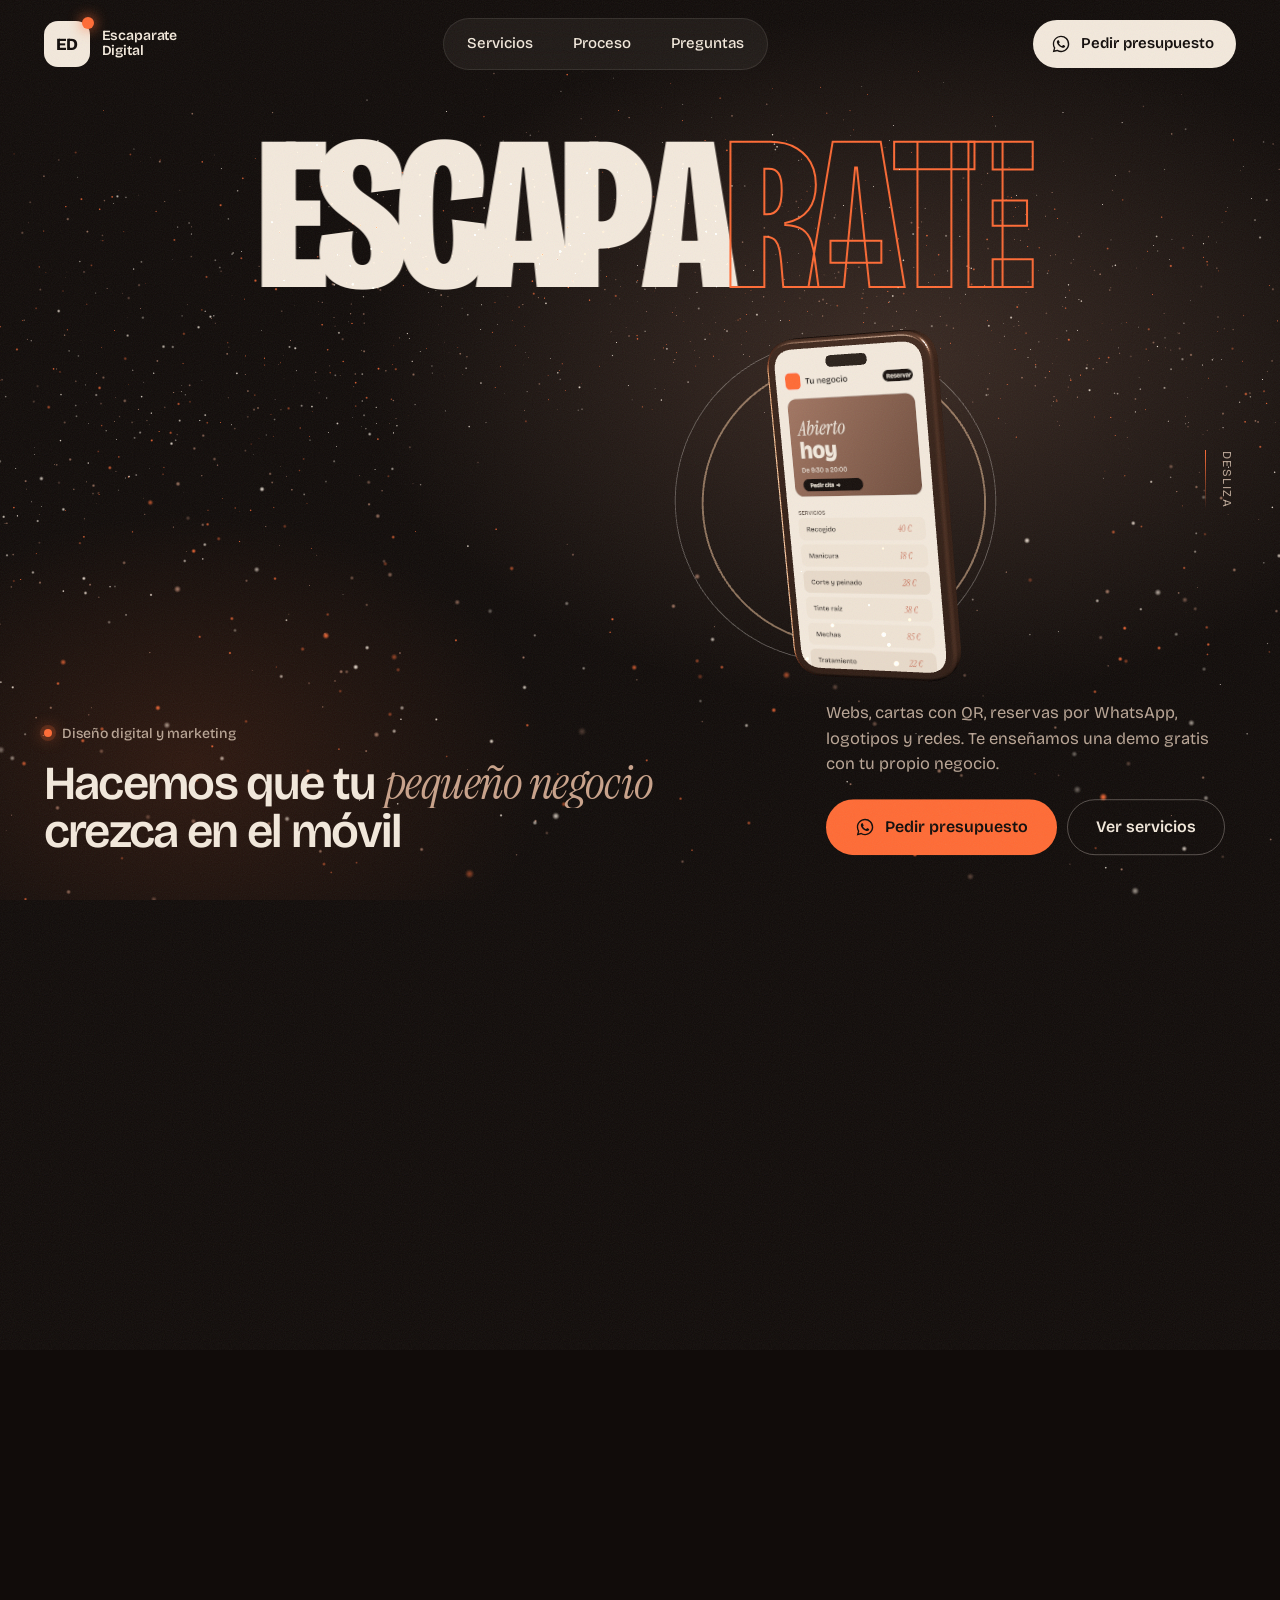
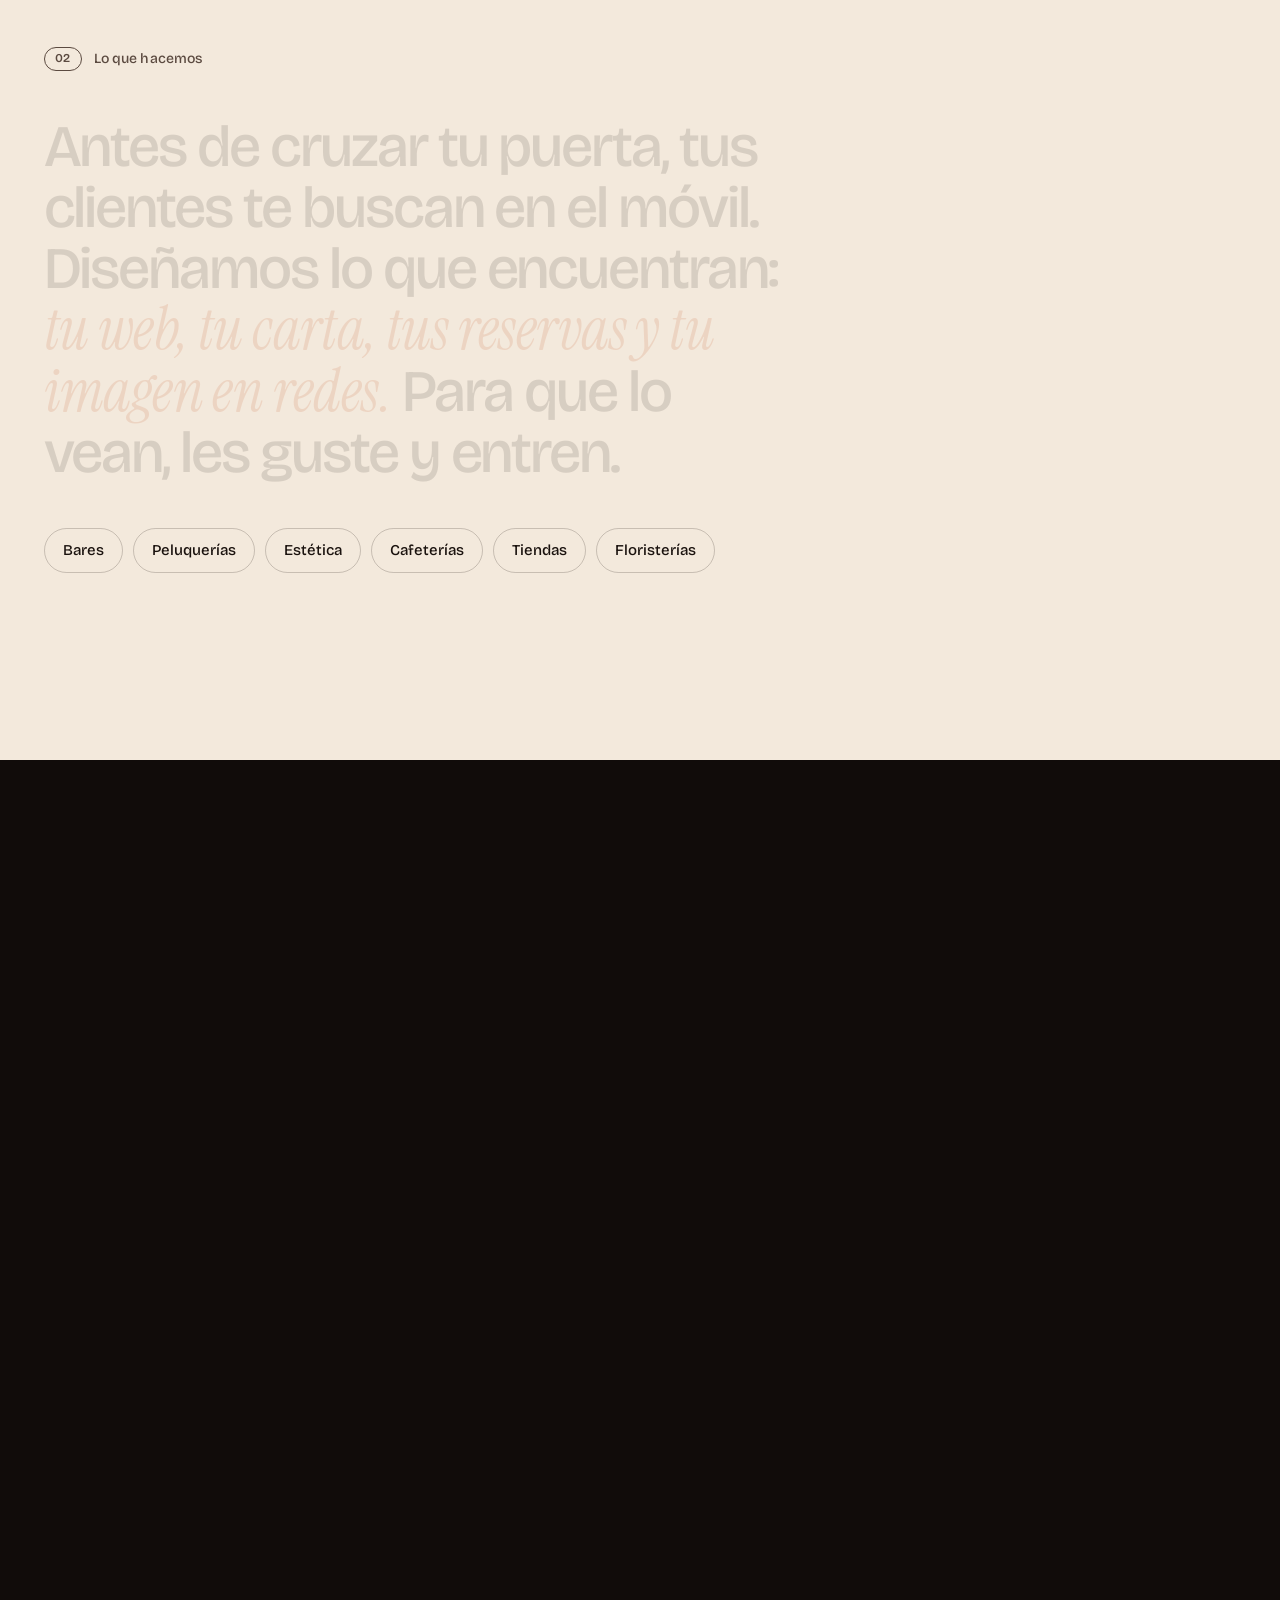
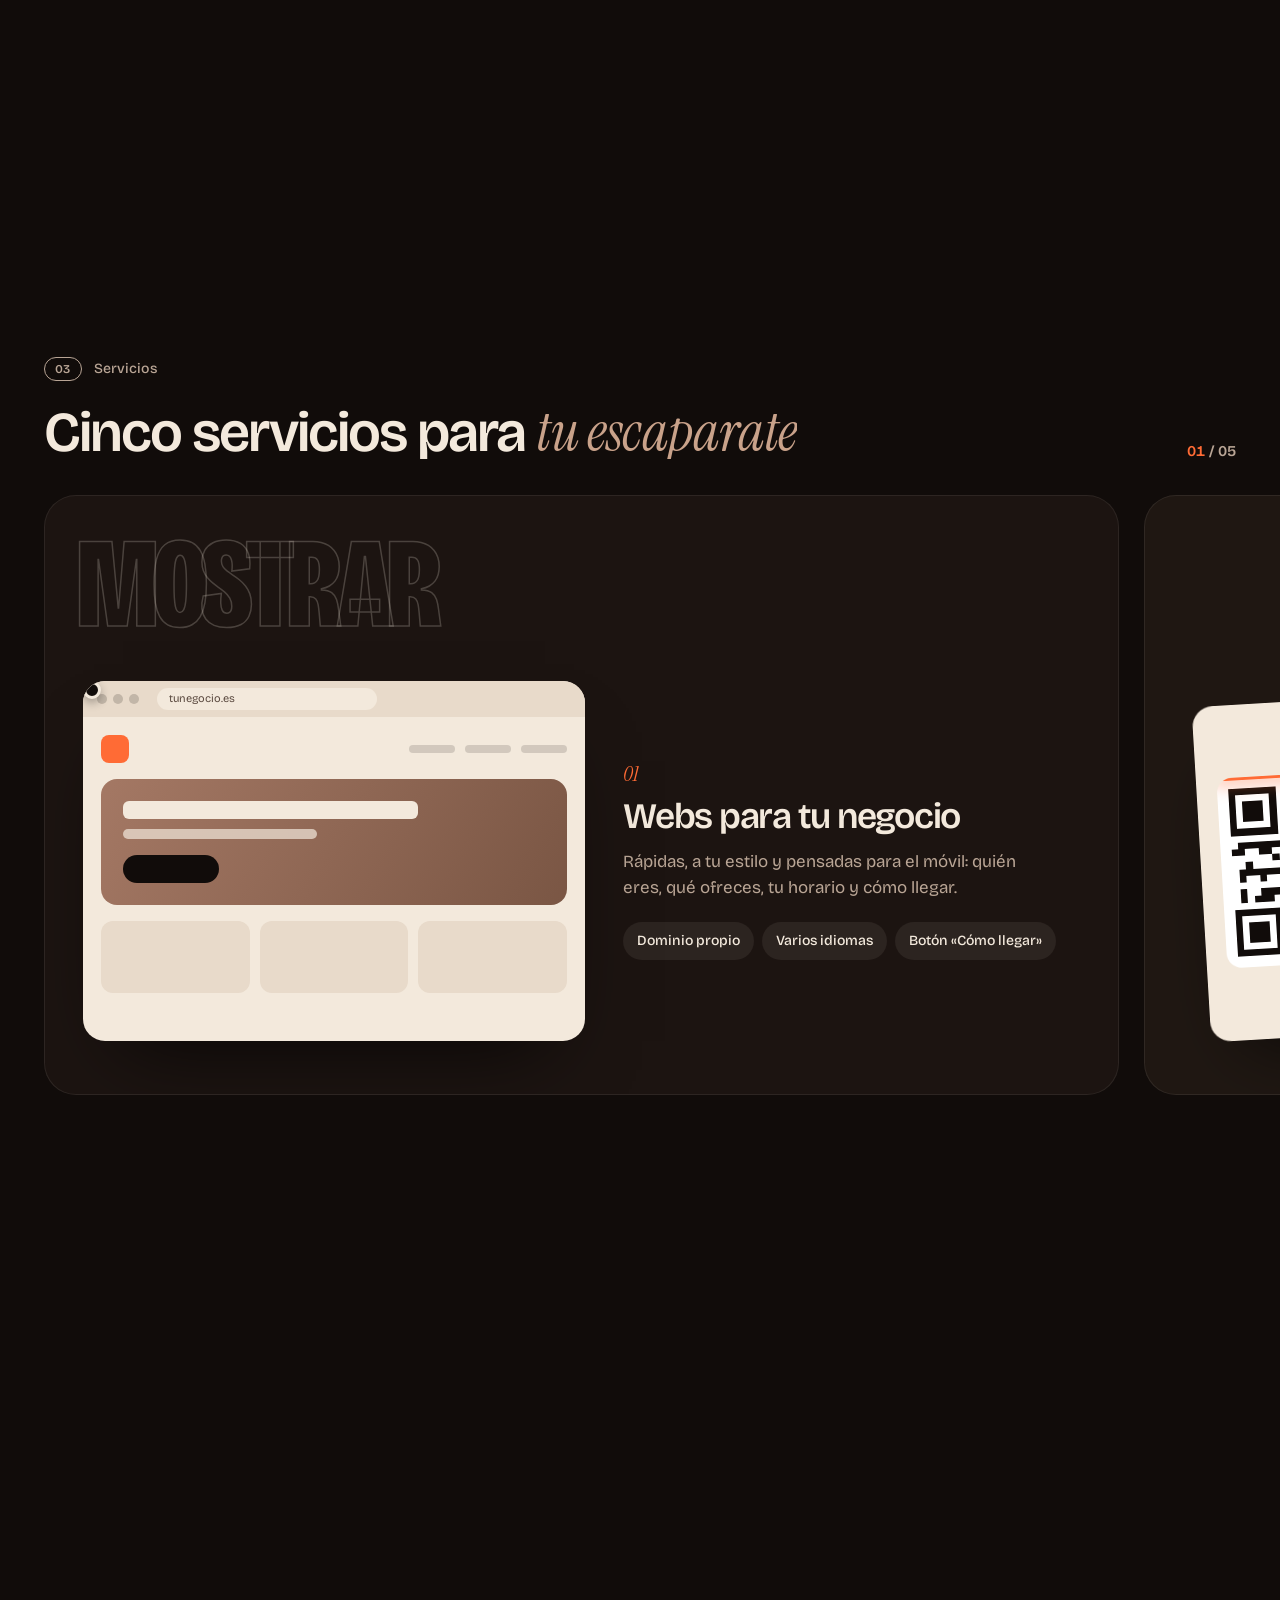
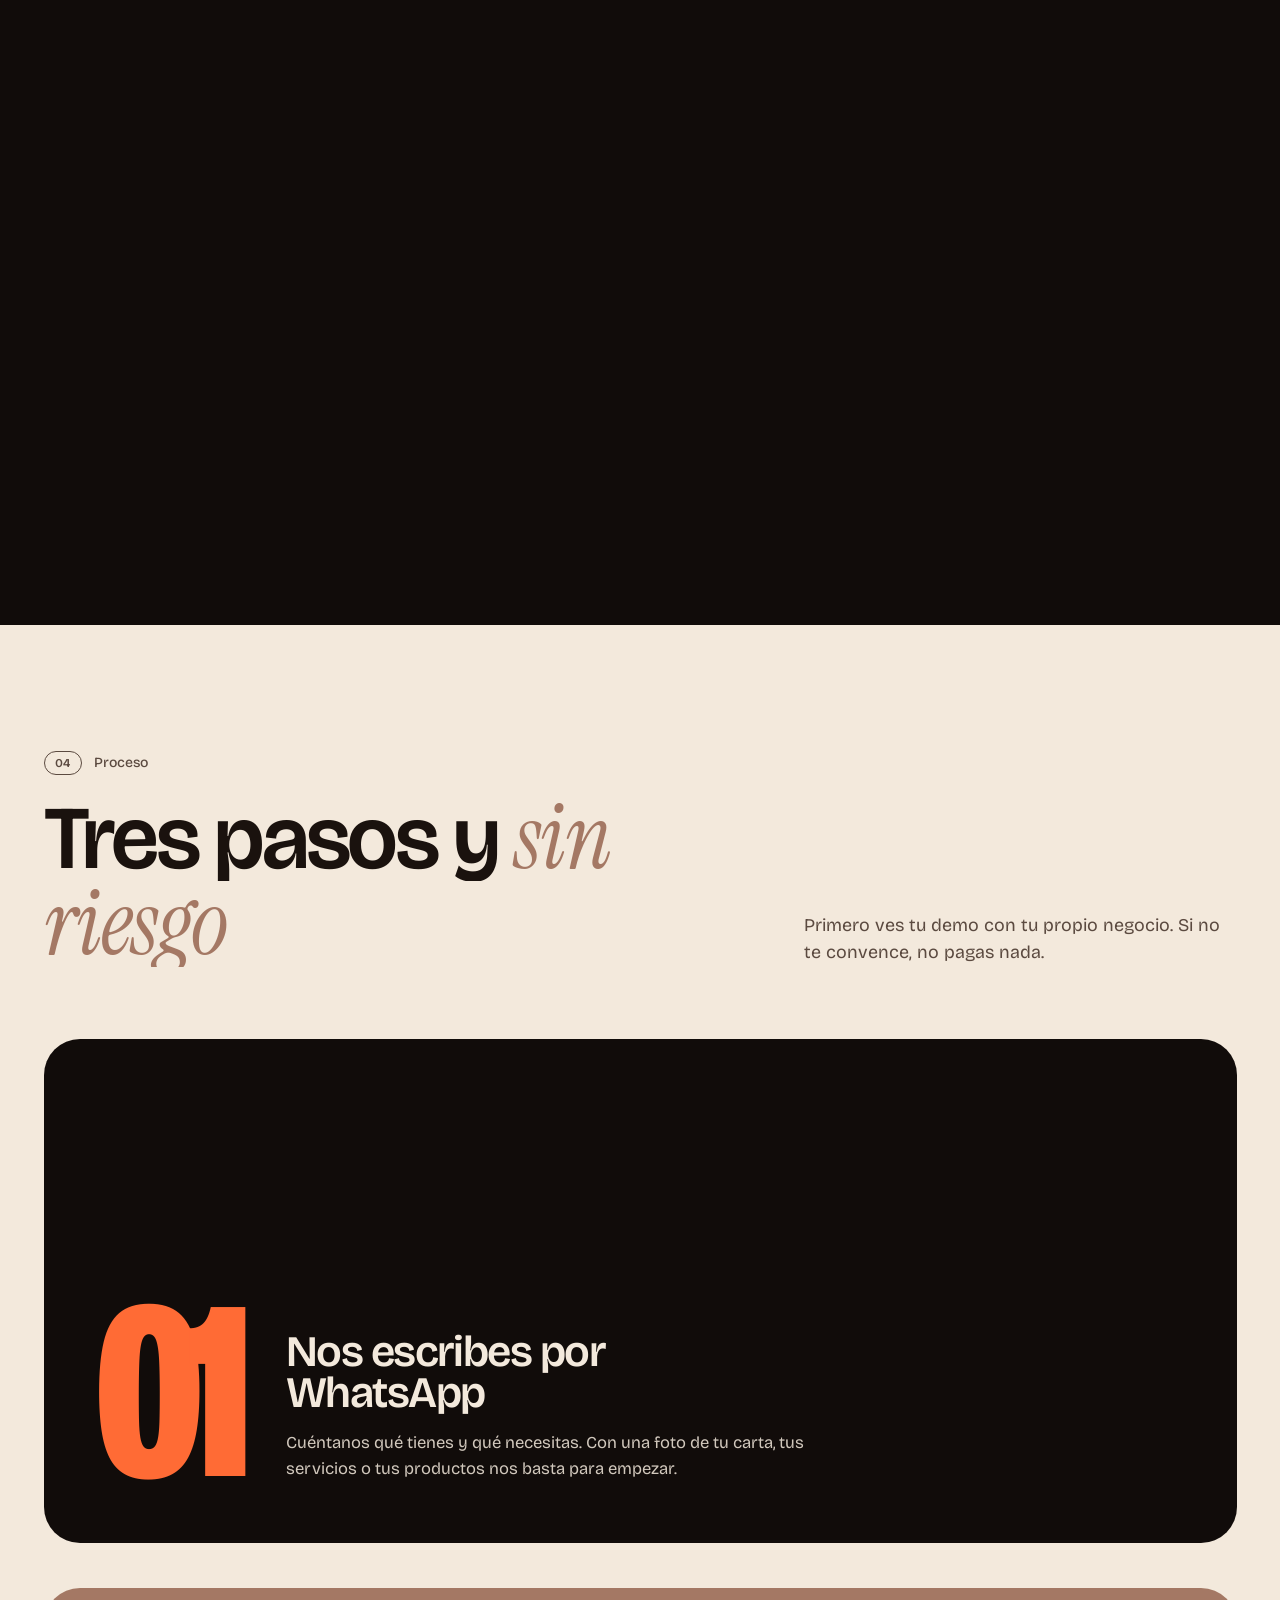
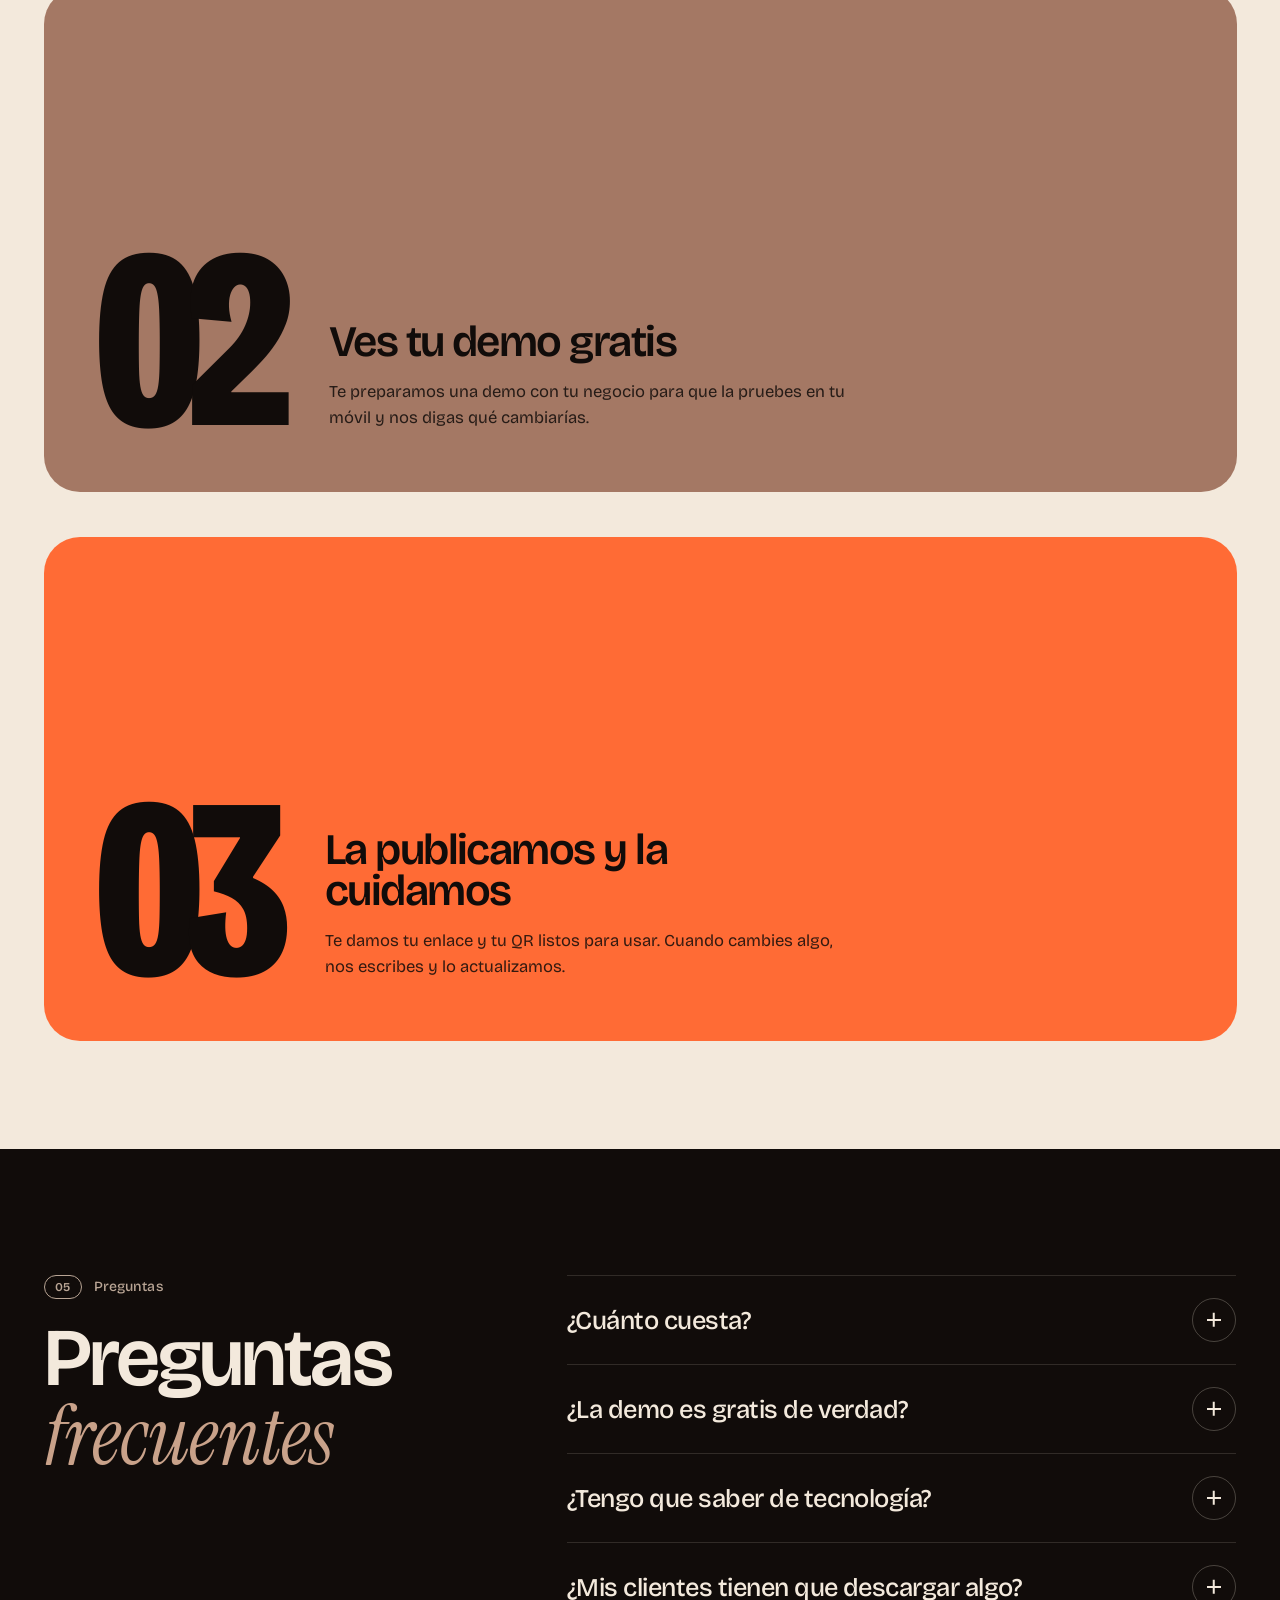
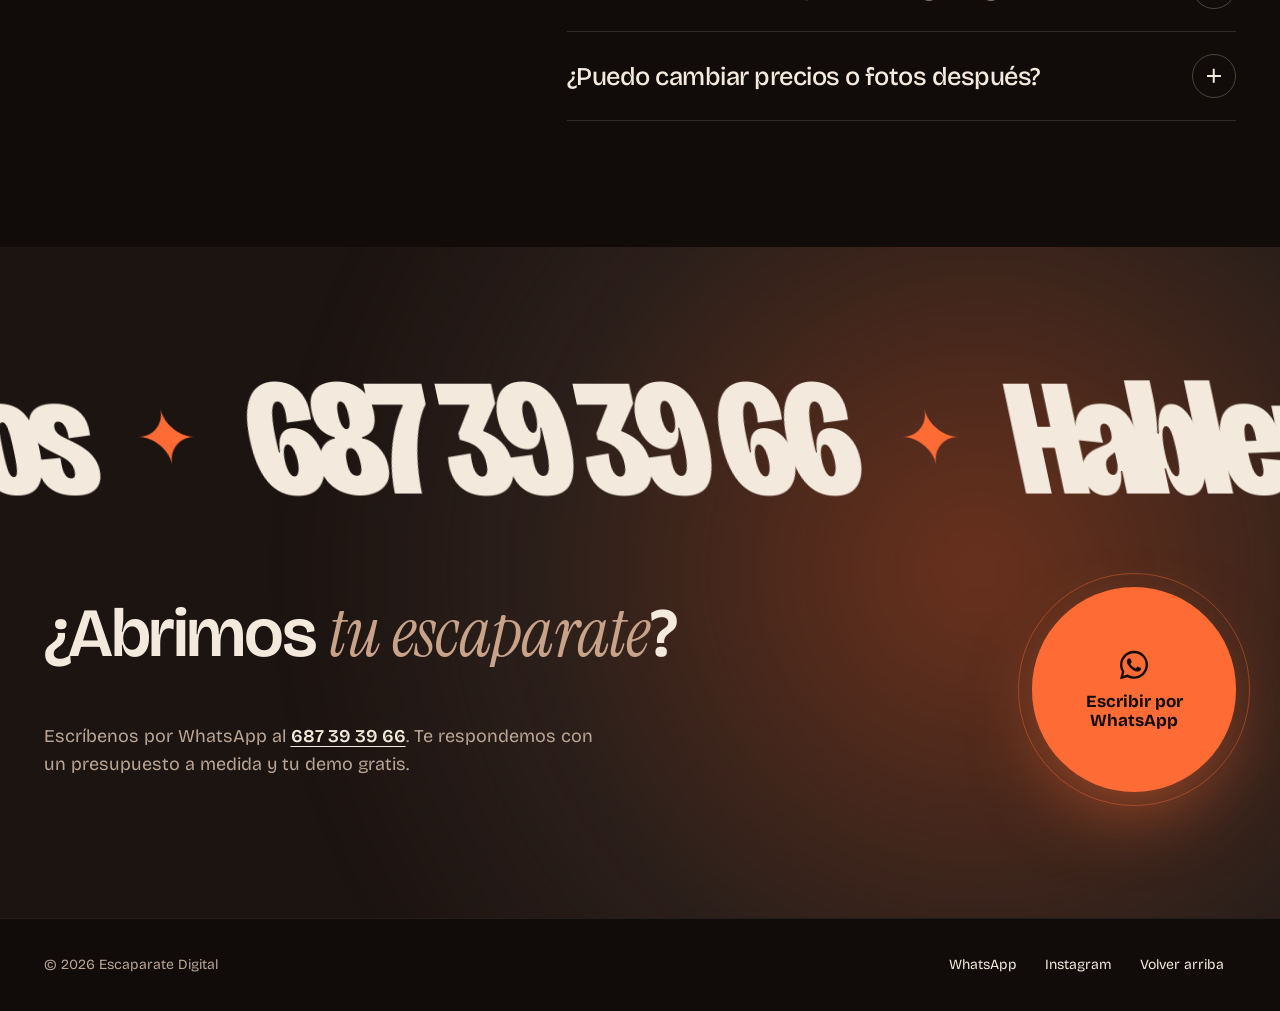
==== commit 17f33f69: "Web inmersiva nueva: escena 3D, scroll horizontal de servicios y tarjetas apiladas Co-Authored-By: C" ====
--- a/index.html
+++ b/index.html
@@ -4,597 +4,258 @@
 <meta charset="UTF-8">
 <meta name="viewport" content="width=device-width, initial-scale=1">
 <title>Escaparate Digital · Diseño digital y marketing para pequeños negocios</title>
-<meta name="description" content="Webs, cartas con QR, reservas por WhatsApp, logotipos y diseño para redes para pequeños negocios. Te preparamos una demo gratis con tu negocio. WhatsApp 687 39 39 66.">
-<meta name="theme-color" content="#F4EEE6">
+<meta name="description" content="Webs, cartas con QR, reservas por WhatsApp, logotipos y redes sociales para pequeños negocios. Demo gratis con tu propio negocio. WhatsApp 687 39 39 66.">
+<meta name="theme-color" content="#110C0A">
 <meta property="og:title" content="Escaparate Digital">
-<meta property="og:description" content="Diseño digital y marketing para que tu pequeño negocio crezca. Demo gratis con tu negocio.">
+<meta property="og:description" content="Diseño digital y marketing para que tu pequeño negocio crezca. Demo gratis.">
 <meta property="og:type" content="website">
-<meta property="og:image" content="assets/web/pelu-0.webp">
-<link rel="icon" href="data:image/svg+xml,%3Csvg xmlns='http://www.w3.org/2000/svg' viewBox='0 0 64 64'%3E%3Ccircle cx='32' cy='32' r='31' fill='%232B1F1A'/%3E%3Ctext x='32' y='41' text-anchor='middle' font-family='Georgia,serif' font-style='italic' font-size='26' fill='%23E9D9C6'%3EED%3C/text%3E%3C/svg%3E">
+<link rel="icon" href="data:image/svg+xml,%3Csvg xmlns='http://www.w3.org/2000/svg' viewBox='0 0 64 64'%3E%3Crect width='64' height='64' rx='16' fill='%23110C0A'/%3E%3Ccircle cx='48' cy='16' r='6' fill='%23FF6B35'/%3E%3Ctext x='9' y='46' font-family='Arial Black,Arial' font-weight='900' font-size='28' fill='%23F3E9DC'%3EED%3C/text%3E%3C/svg%3E">
 <link rel="preconnect" href="https://fonts.googleapis.com">
 <link rel="preconnect" href="https://fonts.gstatic.com" crossorigin>
-<link href="https://fonts.googleapis.com/css2?family=Fraunces:ital,opsz,wght@0,9..144,300..600;1,9..144,300..600&family=Plus+Jakarta+Sans:wght@400;500;600;700&display=swap" rel="stylesheet">
-<style>
-:root{
-  --cream:#F4EEE6;
-  --sand:#EAE0D3;
-  --linen:#FBF8F3;
-  --mocha:#A47864;
-  --mocha-soft:#C9A892;
-  --espresso:#2B1F1A;
-  --espresso-2:#3A2B24;
-  --ink:#2B1F1A;
-  --ink-2:#5E4B42;
-  --terra:#B4562F;
-  --sage:#8C9A84;
-  --line:rgba(43,31,26,.12);
-  --ease-out:cubic-bezier(0.23,1,0.32,1);
-  --ease-io:cubic-bezier(0.77,0,0.175,1);
-  --wrap:1200px;
-  --gut:clamp(16px,4vw,40px);
-  --serif:"Fraunces",Georgia,"Times New Roman",serif;
-  --sans:"Plus Jakarta Sans",system-ui,-apple-system,"Segoe UI",sans-serif;
-}
-*,*::before,*::after{box-sizing:border-box}
-html{scroll-behavior:smooth;-webkit-text-size-adjust:100%}
-body{margin:0;background:var(--cream);color:var(--ink);font:400 17px/1.6 var(--sans);-webkit-font-smoothing:antialiased;overflow-x:hidden}
-img{display:block;max-width:100%}
-a{color:inherit}
-:focus-visible{outline:2px solid var(--terra);outline-offset:3px;border-radius:6px}
-.skip{position:fixed;left:16px;top:-60px;z-index:100;background:var(--espresso);color:var(--cream);padding:12px 18px;border-radius:999px;text-decoration:none;transition:transform .2s var(--ease-out)}
-.skip:focus{transform:translateY(76px)}
-
-/* grano */
-body::after{content:"";position:fixed;inset:0;pointer-events:none;z-index:60;opacity:.06;mix-blend-mode:multiply;
-  background-image:url("data:image/svg+xml,%3Csvg xmlns='http://www.w3.org/2000/svg' width='160' height='160'%3E%3Cfilter id='n'%3E%3CfeTurbulence type='fractalNoise' baseFrequency='.85' numOctaves='3' stitchTiles='stitch'/%3E%3CfeColorMatrix values='0 0 0 0 0 0 0 0 0 0 0 0 0 0 0 0 0 0 .9 0'/%3E%3C/filter%3E%3Crect width='100%25' height='100%25' filter='url(%23n)'/%3E%3C/svg%3E")}
-
-.wrap{width:100%;max-width:calc(var(--wrap) + 2*var(--gut));margin:0 auto;padding:0 var(--gut)}
-.eyebrow{display:inline-flex;align-items:center;gap:10px;font:600 13px/1 var(--sans);letter-spacing:.14em;text-transform:uppercase;color:var(--ink-2)}
-.eyebrow::before{content:"";width:28px;height:1px;background:currentColor;opacity:.6}
-h1,h2,h3{font-family:var(--serif);font-weight:400;letter-spacing:-.02em;margin:0;color:var(--ink);font-optical-sizing:auto}
-h2{font-size:clamp(38px,5.4vw,72px);line-height:1.02}
-h2 em,h1 em{font-style:italic;font-weight:300;color:var(--mocha)}
-p{margin:0}
-.lede{font-size:clamp(17px,1.4vw,19px);color:var(--ink-2);max-width:52ch}
-
-/* botones */
-.btn{--bg:var(--espresso);--fg:var(--cream);display:inline-flex;align-items:center;justify-content:center;gap:10px;min-height:52px;padding:0 26px;border-radius:999px;background:var(--bg);color:var(--fg);font:600 16px/1 var(--sans);text-decoration:none;border:1px solid transparent;cursor:pointer;
-  transition:transform .16s var(--ease-out),background-color .2s ease,box-shadow .25s var(--ease-out)}
-.btn svg{width:20px;height:20px;flex:none}
-.btn:active{transform:scale(.97)}
-.btn--ghost{--bg:transparent;--fg:var(--ink);border-color:rgba(43,31,26,.28)}
-.btn--light{--bg:var(--cream);--fg:var(--espresso)}
-@media (hover:hover) and (pointer:fine){
-  .btn:hover{transform:translateY(-2px);box-shadow:0 12px 28px -12px rgba(43,31,26,.45)}
-  .btn--ghost:hover{background:rgba(43,31,26,.05);box-shadow:none}
-  .btn:active{transform:scale(.97)}
-}
-
-/* nav */
-.nav{position:fixed;inset:0 0 auto;z-index:50;transition:background-color .3s ease,box-shadow .3s ease,transform .35s var(--ease-out)}
-.nav.is-solid{background:rgba(244,238,230,.86);backdrop-filter:blur(14px);-webkit-backdrop-filter:blur(14px);box-shadow:0 1px 0 var(--line)}
-.nav__in{display:flex;align-items:center;justify-content:space-between;height:76px;gap:20px}
-.brand{display:inline-flex;align-items:center;gap:12px;text-decoration:none;min-height:44px}
-.mark{width:40px;height:40px;border-radius:50%;background:var(--espresso);color:#E9D9C6;display:grid;place-items:center;font:italic 400 17px/1 var(--serif);letter-spacing:.02em;flex:none}
-.brand__name{white-space:nowrap;font:500 19px/1 var(--serif);letter-spacing:-.01em}
-.brand__name em{font-style:italic;color:var(--mocha)}
-.nav__links{display:flex;align-items:center;gap:8px}
-.nav__links a:not(.btn){display:inline-flex;align-items:center;min-height:44px;padding:0 14px;text-decoration:none;font-weight:500;font-size:15px;color:var(--ink-2);position:relative}
-.nav__links a:not(.btn)::after{content:"";position:absolute;left:14px;right:14px;bottom:10px;height:1px;background:currentColor;transform:scaleX(0);transform-origin:left;transition:transform .25s var(--ease-out)}
-@media (hover:hover) and (pointer:fine){.nav__links a:not(.btn):hover{color:var(--ink)}.nav__links a:not(.btn):hover::after{transform:scaleX(1)}}
-.lbl-short{display:none}
-.nav .btn{min-height:46px;padding:0 20px;font-size:15px}
-
-/* hero */
-.hero{position:relative;min-height:100svh;display:flex;align-items:center;padding:110px 0 64px;overflow:hidden;isolation:isolate}
-.hero__glow{position:absolute;z-index:-1;border-radius:50%;filter:blur(70px);pointer-events:none}
-.hero__glow--a{width:620px;height:620px;right:-120px;top:8%;background:radial-gradient(circle,rgba(164,120,100,.55),rgba(164,120,100,0) 70%)}
-.hero__glow--b{width:420px;height:420px;right:30%;bottom:-160px;background:radial-gradient(circle,rgba(201,168,146,.6),rgba(201,168,146,0) 70%)}
-.hero__grid{display:grid;grid-template-columns:1.08fr .92fr;gap:clamp(32px,5vw,72px);align-items:center}
-.hero__copy{display:flex;flex-direction:column;gap:26px;align-items:flex-start}
-.hero h1{font-size:clamp(44px,6.6vw,96px);line-height:.98;letter-spacing:-.035em}
-.echo{position:relative;display:inline-block;font-style:italic;font-weight:300;color:var(--espresso)}
-.echo::before,.echo::after{content:attr(data-t);position:absolute;inset:0;color:transparent;-webkit-text-stroke:1px var(--mocha);z-index:-1;pointer-events:none}
-.echo::before{transform:translate(.045em,.045em);opacity:.75}
-.echo::after{transform:translate(.09em,.09em);opacity:.4}
-.hero__sub{font-size:clamp(17px,1.45vw,20px);color:var(--ink-2);max-width:46ch}
-.hero__actions{display:flex;flex-wrap:wrap;gap:12px}
-.hero__fact{display:flex;align-items:center;gap:14px;padding-top:6px;color:var(--ink-2);font-size:15px}
-.hero__fact strong{color:var(--ink);font-weight:600}
-.dot{width:9px;height:9px;border-radius:50%;background:var(--terra);box-shadow:0 0 0 4px rgba(180,86,47,.16),0 0 14px rgba(180,86,47,.6);flex:none}
-
-.stage{position:relative;height:min(640px,72svh);min-height:520px;perspective:1600px}
-.phone{position:absolute;width:clamp(200px,17vw,250px);aspect-ratio:9/19.5;border-radius:38px;background:#1b1411;padding:9px;box-shadow:0 50px 80px -30px rgba(43,31,26,.55),0 18px 30px -18px rgba(43,31,26,.4),inset 0 0 0 1.5px rgba(255,255,255,.08)}
-.phone::before{content:"";position:absolute;top:16px;left:50%;width:74px;height:20px;margin-left:-37px;border-radius:20px;background:#1b1411;z-index:2}
-.phone__screen{width:100%;height:100%;border-radius:30px;overflow:hidden;background:var(--linen);position:relative}
-.phone__screen img{width:100%;height:100%;object-fit:cover;object-position:top}
-.stage .phone--a{left:6%;top:4%;transform:rotateY(18deg) rotateX(6deg) rotateZ(-5deg)}
-.stage .phone--b{right:4%;top:15%;transform:rotateY(-16deg) rotateX(4deg) rotateZ(5deg)}
-.tag{position:absolute;z-index:3;display:inline-flex;align-items:center;gap:10px;padding:11px 16px;border-radius:999px;background:rgba(251,248,243,.62);backdrop-filter:blur(14px) saturate(1.2);-webkit-backdrop-filter:blur(14px) saturate(1.2);border:1px solid rgba(255,255,255,.7);box-shadow:0 14px 30px -18px rgba(43,31,26,.45);font:600 13.5px/1.1 var(--sans);color:var(--ink);white-space:nowrap}
-.tag small{display:block;font-weight:500;color:var(--ink-2);font-size:12px;margin-top:3px}
-.stage .tag--a{left:0;bottom:11%}
-.stage .tag--b{right:0;top:3%}
-
-/* entrada */
-[data-enter]>*{opacity:0;transform:translateY(16px);animation:enter .9s var(--ease-out) forwards}
-[data-enter]>*:nth-child(1){animation-delay:.05s}
-[data-enter]>*:nth-child(2){animation-delay:.14s}
-[data-enter]>*:nth-child(3){animation-delay:.22s}
-[data-enter]>*:nth-child(4){animation-delay:.3s}
-[data-enter]>*:nth-child(5){animation-delay:.36s}
-@keyframes enter{to{opacity:1;transform:none}}
-.stage .phone,.stage .tag{opacity:0;animation:rise 1.1s var(--ease-out) forwards}
-.stage .phone--a{animation-delay:.2s}.stage .phone--b{animation-delay:.34s}
-.stage .tag--a{animation-delay:.7s}.stage .tag--b{animation-delay:.8s}
-@keyframes rise{from{opacity:0;translate:0 40px}to{opacity:1;translate:0 0}}
-
-/* tira de oficios */
-.trades{border-block:1px solid var(--line);background:var(--linen);overflow:hidden}
-.trades__track{display:flex;gap:56px;width:max-content;padding:22px 0;animation:marquee 38s linear infinite}
-.trades__track span{font:italic 300 clamp(22px,2.4vw,30px)/1 var(--serif);color:var(--ink-2);white-space:nowrap;display:inline-flex;align-items:center;gap:56px}
-.trades__track span::after{content:"";width:6px;height:6px;border-radius:50%;background:var(--mocha)}
-@keyframes marquee{to{transform:translateX(-50%)}}
-.trades:hover .trades__track{animation-play-state:paused}
-
-/* servicios: capítulos fijados */
-.services{padding:clamp(90px,12vw,150px) 0 clamp(60px,8vw,110px)}
-.services__head{display:grid;grid-template-columns:1fr 1fr;gap:40px;align-items:end;margin-bottom:clamp(40px,6vw,80px)}
-.services__head .lede{justify-self:end}
-.chapters{display:grid;grid-template-columns:1fr 1fr;gap:clamp(32px,6vw,96px);align-items:start}
-.chapters__visual{position:sticky;top:max(96px,calc(50svh - 330px));height:min(660px,calc(100svh - 120px));display:grid;place-items:center;border-radius:32px;background:var(--sand);overflow:hidden;isolation:isolate}
-.chapters__visual::before{content:"";position:absolute;width:70%;aspect-ratio:1;border-radius:50%;background:radial-gradient(circle,rgba(164,120,100,.45),rgba(164,120,100,0) 70%);filter:blur(30px);z-index:-1}
-.chapters__visual .phone{position:relative;width:min(280px,58%)}
-.shot{position:absolute;inset:0;opacity:0;transform:scale(1.03);transition:opacity .6s ease,transform .8s var(--ease-out)}
-.shot.is-on{opacity:1;transform:none}
-.shot--ui{background:var(--linen);display:flex;flex-direction:column;padding:46px 18px 18px;gap:12px;font-family:var(--sans)}
-.ui-top{display:flex;align-items:center;gap:10px}
-.ui-av{width:42px;height:42px;border-radius:50%;background:var(--espresso);color:#E9D9C6;display:grid;place-items:center;font:italic 15px/1 var(--serif)}
-.ui-top b{font-size:13px;display:block}
-.ui-top small{font-size:11px;color:var(--ink-2)}
-.ui-grid{display:grid;grid-template-columns:repeat(3,1fr);gap:3px;border-radius:10px;overflow:hidden}
-.ui-grid i{aspect-ratio:1;display:grid;place-items:center;font:italic 300 15px/1.05 var(--serif);text-align:center;padding:4px}
-.ui-grid i:nth-child(1){background:var(--espresso);color:#E9D9C6}
-.ui-grid i:nth-child(2){background:var(--mocha-soft)}
-.ui-grid i:nth-child(3){background:var(--sand)}
-.ui-grid i:nth-child(4){background:var(--mocha);color:var(--linen)}
-.ui-grid i:nth-child(5){background:#E9D9C6}
-.ui-grid i:nth-child(6){background:var(--sage);color:var(--linen)}
-.ui-grid i:nth-child(7){background:var(--sand)}
-.ui-grid i:nth-child(8){background:var(--espresso-2);color:#E9D9C6}
-.ui-grid i:nth-child(9){background:var(--mocha-soft)}
-.ui-logo{margin-top:4px;border-radius:14px;background:var(--sand);padding:16px;display:flex;align-items:center;gap:14px}
-.ui-logo .ui-av{width:52px;height:52px;font-size:19px;background:var(--mocha)}
-.ui-logo b{font:500 15px/1.2 var(--serif)}
-.ui-logo small{display:block;font-size:11px;color:var(--ink-2)}
-.chapter{min-height:min(78svh,720px);display:flex;flex-direction:column;justify-content:center;gap:18px;padding:24px 0;border-top:1px solid var(--line)}
-.chapter:first-child{border-top:0}
-.chapter__n{font:italic 300 20px/1 var(--serif);color:var(--mocha)}
-.chapter h3{font-size:clamp(32px,3.6vw,50px);line-height:1.04}
-.chapter p{color:var(--ink-2);max-width:44ch}
-.chapter ul{list-style:none;margin:6px 0 0;padding:0;display:flex;flex-wrap:wrap;gap:8px}
-.chapter li{padding:9px 15px;border-radius:999px;border:1px solid rgba(43,31,26,.18);font-size:14.5px;font-weight:500;color:var(--ink)}
-.chapter__img{display:none}
-.chapter{opacity:.38;transition:opacity .5s ease}
-.chapter.is-on{opacity:1}
-
-/* marca y redes (banda oscura) */
-.brandband{background:var(--espresso);color:#EDE3D7;padding:clamp(90px,11vw,140px) 0;position:relative;overflow:hidden;isolation:isolate}
-.brandband::before{content:"";position:absolute;width:760px;height:760px;left:-260px;top:-300px;border-radius:50%;background:radial-gradient(circle,rgba(164,120,100,.35),rgba(164,120,100,0) 70%);filter:blur(40px);z-index:-1}
-.brandband h2{color:#F4EEE6}
-.brandband h2 em{color:var(--mocha-soft)}
-.brandband .eyebrow{color:#CDBBAA}
-.brandband .lede{color:#CDBBAA}
-.bb__head{display:flex;justify-content:space-between;align-items:flex-end;gap:40px;flex-wrap:wrap;margin-bottom:clamp(44px,6vw,72px)}
-.bb__grid{display:grid;grid-template-columns:1.25fr 1fr 1fr;gap:16px}
-.card{position:relative;border-radius:26px;padding:32px;background:rgba(255,255,255,.04);border:1px solid rgba(255,255,255,.09);display:flex;flex-direction:column;gap:14px;min-height:340px;transition:transform .3s var(--ease-out),background-color .3s ease}
-@media (hover:hover) and (pointer:fine){.card:hover{transform:translateY(-3px);background:rgba(255,255,255,.06)}}
-.card h3{color:#F4EEE6;font-size:clamp(28px,2.6vw,36px);line-height:1.05}
-.card p{color:#CDBBAA;font-size:16px}
-.card ul{margin:auto 0 0;padding:18px 0 0;list-style:none;border-top:1px solid rgba(255,255,255,.1);display:grid;gap:9px;font-size:15px;color:#EDE3D7}
-.card li{display:flex;gap:10px;align-items:center}
-.card li::before{content:"";width:5px;height:5px;border-radius:50%;background:var(--mocha-soft);flex:none}
-.card--feat{background:linear-gradient(160deg,rgba(164,120,100,.32),rgba(164,120,100,.06));border-color:rgba(201,168,146,.25)}
-.mono{display:flex;gap:10px;margin-bottom:8px}
-.mono i{width:64px;height:64px;border-radius:50%;display:grid;place-items:center;font:italic 300 24px/1 var(--serif)}
-.mono i:nth-child(1){background:#F4EEE6;color:var(--espresso)}
-.mono i:nth-child(2){background:var(--mocha);color:#F4EEE6}
-.mono i:nth-child(3){border:1px solid rgba(255,255,255,.35);color:#F4EEE6;font-style:normal;font-weight:500;font-size:18px;letter-spacing:.08em}
-
-/* demo gratis */
-.promise{padding:clamp(90px,11vw,140px) 0}
-.promise__box{display:grid;grid-template-columns:1fr 1fr;gap:clamp(32px,6vw,90px);align-items:center}
-.steps{list-style:none;margin:0;padding:0;display:grid;gap:0;counter-reset:s}
-.steps li{display:grid;grid-template-columns:64px 1fr;gap:18px;padding:26px 0;border-top:1px solid var(--line)}
-.steps li:last-child{border-bottom:1px solid var(--line)}
-.steps li::before{counter-increment:s;content:"0" counter(s);font:italic 300 34px/1 var(--serif);color:var(--mocha)}
-.steps b{display:block;font:500 22px/1.2 var(--serif);margin-bottom:6px}
-.steps span{color:var(--ink-2);font-size:16px}
-.promise__copy{display:flex;flex-direction:column;gap:24px;align-items:flex-start}
-
-/* preguntas */
-.faq{padding:clamp(90px,11vw,140px) 0;background:var(--linen);border-top:1px solid var(--line)}
-.faq__grid{display:grid;grid-template-columns:.8fr 1.2fr;gap:clamp(32px,6vw,96px);align-items:start}
-.faq__side{position:sticky;top:120px;display:flex;flex-direction:column;gap:22px;align-items:flex-start}
-.qa{border-top:1px solid var(--line)}
-.qa:last-child{border-bottom:1px solid var(--line)}
-.qa summary{list-style:none;display:flex;justify-content:space-between;align-items:center;gap:24px;min-height:76px;padding:18px 0;cursor:pointer;font:400 clamp(19px,1.7vw,23px)/1.3 var(--serif)}
-.qa summary::-webkit-details-marker{display:none}
-.qa summary i{position:relative;width:36px;height:36px;border-radius:50%;border:1px solid rgba(43,31,26,.2);flex:none;transition:transform .3s var(--ease-out),background-color .2s ease}
-.qa summary i::before,.qa summary i::after{content:"";position:absolute;left:50%;top:50%;width:12px;height:1.5px;margin:-.75px 0 0 -6px;background:var(--ink);transition:transform .3s var(--ease-out)}
-.qa summary i::after{transform:rotate(90deg)}
-.qa[open] summary i{transform:rotate(180deg);background:var(--espresso)}
-.qa[open] summary i::before{background:var(--cream)}
-.qa[open] summary i::after{transform:rotate(0);background:var(--cream)}
-@media (hover:hover) and (pointer:fine){.qa summary:hover i{background:var(--sand)}.qa[open] summary:hover i{background:var(--espresso)}}
-.qa p{padding:0 56px 26px 0;color:var(--ink-2);max-width:60ch}
-.qa[open] p{animation:qa .35s var(--ease-out)}
-@keyframes qa{from{opacity:0;transform:translateY(-6px)}}
-
-/* cierre */
-.close{position:relative;background:var(--sand);padding:clamp(100px,12vw,160px) 0;text-align:center;overflow:hidden;isolation:isolate}
-.close::before{content:"";position:absolute;width:900px;height:900px;left:50%;top:50%;margin:-450px 0 0 -450px;border-radius:50%;background:radial-gradient(circle,rgba(164,120,100,.38),rgba(164,120,100,0) 65%);filter:blur(40px);z-index:-1}
-.close__in{display:flex;flex-direction:column;align-items:center;gap:26px}
-.close h2{max-width:14ch}
-.phone-big{font:300 clamp(48px,9vw,128px)/1 var(--serif);letter-spacing:-.03em;color:var(--espresso);text-decoration:none;display:inline-block;padding:6px 10px;border-radius:16px;transition:color .2s ease}
-@media (hover:hover) and (pointer:fine){.phone-big:hover{color:var(--mocha)}}
-.close .lede{margin:0 auto}
-.close__actions{display:flex;gap:12px;flex-wrap:wrap;justify-content:center}
-
-/* pie */
-.foot{background:var(--espresso);color:#CDBBAA;padding:56px 0 40px;font-size:15px}
-.foot__row{display:flex;justify-content:space-between;align-items:center;gap:24px;flex-wrap:wrap}
-.foot .brand__name{color:#F4EEE6}
-.foot .mark{background:var(--mocha);color:#F4EEE6}
-.foot nav{display:flex;gap:6px;flex-wrap:wrap}
-.foot nav a{display:inline-flex;align-items:center;min-height:44px;padding:0 12px;text-decoration:none;color:#EDE3D7}
-@media (hover:hover) and (pointer:fine){.foot nav a:hover{color:#fff;text-decoration:underline;text-underline-offset:4px}}
-.foot__legal{margin-top:32px;padding-top:24px;border-top:1px solid rgba(255,255,255,.1);display:flex;justify-content:space-between;gap:16px;flex-wrap:wrap;font-size:13.5px;color:#A8968A}
-
-/* botón flotante de WhatsApp (móvil) */
-.wa-bar{position:fixed;left:16px;right:16px;bottom:16px;z-index:55;display:none;transform:translateY(140%);transition:transform .35s var(--ease-out)}
-.wa-bar.is-on{transform:none}
-.wa-bar .btn{width:100%;box-shadow:0 18px 40px -14px rgba(43,31,26,.6)}
-
-/* responsive */
-@media (max-width:1024px){
-  .hero__grid{grid-template-columns:1fr}
-  .stage{height:520px;min-height:0;max-width:560px;width:100%;margin:0 auto}
-  .services__head{grid-template-columns:1fr}
-  .services__head .lede{justify-self:start}
-  .bb__grid{grid-template-columns:1fr 1fr}
-  .card--feat{grid-column:1/-1;min-height:0}
-  .promise__box,.faq__grid{grid-template-columns:1fr}
-  .faq__side{position:static}
-}
-@media (max-width:860px){
-  .nav__links a:not(.btn){display:none}
-  .chapters{grid-template-columns:1fr}
-  .chapters__visual{display:none}
-  .chapter{min-height:0;opacity:1;padding:40px 0}
-  .chapter__img{display:block;width:min(250px,68%);margin:8px auto 4px}
-  .chapter__img .phone{position:relative;width:100%}
-  .chapter__img .shot{opacity:1;transform:none}
-  .wa-bar{display:block}
-}
-@media (max-width:620px){
-  body{font-size:16px}
-  .nav__in{height:66px}
-  .brand__name{font-size:17px}
-  .nav .btn{padding:0 16px;font-size:14px;min-height:44px}
-  .nav .btn .lbl-long{display:none}
-  .nav .btn .lbl-short{display:inline}
-  .hero{padding:96px 0 48px;min-height:auto}
-  .hero__actions{width:100%;flex-direction:column}
-  .hero__actions .btn{width:100%}
-  .stage{height:440px}
-  .phone{width:180px;border-radius:30px;padding:7px}
-  .phone__screen{border-radius:24px}
-  .phone::before{width:56px;margin-left:-28px;height:16px;top:12px}
-  .stage .phone--a{left:2%}
-  .stage .phone--b{right:2%}
-  .stage .tag--b{top:0}
-  .bb__grid{grid-template-columns:1fr}
-  .card{min-height:0;padding:26px}
-  .qa p{padding-right:0}
-  .close__actions{width:100%;flex-direction:column}
-  .close__actions .btn{width:100%}
-  .foot{padding-bottom:110px}
-}
-@media (max-width:360px){
-  .nav .btn{display:none}
-  .stage .phone{width:150px}
-  .tag{font-size:12.5px;padding:9px 13px}
-}
-@media (prefers-reduced-motion:reduce){
-  html{scroll-behavior:auto}
-  [data-enter]>*,.stage .phone,.stage .tag{animation:fade .4s ease forwards;transform:none}
-  .stage .phone--a{transform:rotateY(18deg) rotateX(6deg) rotateZ(-5deg)}
-  .stage .phone--b{transform:rotateY(-16deg) rotateX(4deg) rotateZ(5deg)}
-  @keyframes fade{from{opacity:0}to{opacity:1}}
-  .trades__track{animation:none}
-  .shot{transition:opacity .3s ease;transform:none}
-  .btn,.card{transition:background-color .2s ease}
-  .qa[open] p{animation:none}
-}
-</style>
+<link href="https://fonts.googleapis.com/css2?family=Bricolage+Grotesque:opsz,wdth,wght@12..96,75..100,300..800&family=Instrument+Serif:ital@0;1&display=swap" rel="stylesheet">
+<link rel="stylesheet" href="css/styles.css">
 </head>
-<body>
-<svg width="0" height="0" style="position:absolute" aria-hidden="true"><symbol id="i-wa" viewBox="0 0 24 24"><path fill="currentColor" d="M19.05 4.91A9.82 9.82 0 0 0 12.04 2C6.6 2 2.17 6.43 2.17 11.87c0 1.74.46 3.44 1.32 4.94L2.1 22l5.33-1.4a9.86 9.86 0 0 0 4.6 1.17h.01c5.44 0 9.87-4.43 9.87-9.87 0-2.64-1.03-5.12-2.86-6.99Zm-7.01 15.19h-.01a8.2 8.2 0 0 1-4.18-1.15l-.3-.18-3.16.83.84-3.08-.2-.32a8.17 8.17 0 0 1-1.25-4.33c0-4.52 3.68-8.2 8.21-8.2a8.2 8.2 0 0 1 8.2 8.21c0 4.52-3.68 8.2-8.15 8.2Zm4.5-6.14c-.25-.12-1.46-.72-1.69-.8-.23-.08-.39-.12-.56.12-.16.25-.64.8-.79.97-.14.16-.29.18-.54.06-.25-.12-1.04-.38-1.98-1.22-.73-.65-1.23-1.46-1.37-1.7-.14-.25-.02-.38.11-.5.11-.11.25-.29.37-.43.12-.14.16-.25.25-.41.08-.16.04-.31-.02-.43-.06-.12-.56-1.34-.76-1.84-.2-.48-.41-.42-.56-.42h-.48c-.16 0-.43.06-.66.31-.23.25-.86.84-.86 2.050 0 1.21.88 2.38 1 2.54.12.16 1.74 2.66 4.21 3.73.59.25 1.05.41 1.41.52.59.19 1.13.16 1.56.1.48-.07 1.46-.6 1.67-1.18.21-.58.21-1.07.14-1.18-.06-.1-.22-.16-.47-.29Z"/></symbol></svg>
+<body class="is-loading">
+<svg width="0" height="0" style="position:absolute" aria-hidden="true"><symbol id="i-wa" viewBox="0 0 24 24"><path fill="currentColor" d="M19.05 4.91A9.82 9.82 0 0 0 12.04 2C6.6 2 2.17 6.43 2.17 11.87c0 1.74.46 3.44 1.32 4.94L2.1 22l5.33-1.4a9.86 9.86 0 0 0 4.6 1.17h.01c5.44 0 9.87-4.430 9.87-9.87 0-2.64-1.03-5.12-2.86-6.99Zm-7.01 15.19h-.01a8.2 8.2 0 0 1-4.18-1.15l-.3-.18-3.16.83.84-3.08-.2-.32a8.17 8.17 0 0 1-1.25-4.33c0-4.52 3.68-8.2 8.21-8.2a8.2 8.2 0 0 1 8.2 8.21c0 4.52-3.68 8.2-8.15 8.2Zm4.5-6.14c-.25-.12-1.46-.72-1.69-.8-.23-.08-.39-.12-.56.12-.16.25-.64.8-.79.97-.14.16-.29.18-.54.06-.25-.12-1.04-.38-1.98-1.22-.73-.65-1.23-1.46-1.37-1.7-.14-.25-.02-.38.11-.5.11-.11.25-.29.37-.43.12-.14.16-.25.25-.41.08-.16.04-.31-.02-.43-.06-.12-.56-1.34-.76-1.84-.2-.48-.41-.42-.56-.42h-.48c-.16 0-.43.06-.66.31-.23.25-.86.84-.86 2.05 0 1.21.88 2.38 1 2.54.12.16 1.74 2.66 4.21 3.73.59.25 1.05.41 1.41.52.59.19 1.13.16 1.56.1.48-.07 1.46-.6 1.67-1.18.21-.58.21-1.07.14-1.18-.06-.1-.22-.16-.47-.29Z"/></symbol></svg>
+
 <a class="skip" href="#main">Saltar al contenido</a>
 
+<div class="loader" id="loader" aria-hidden="true">
+  <div class="loader__top"><span>Escaparate Digital</span><span>Montando tu escaparate</span></div>
+  <div class="loader__count" id="count">000</div>
+  <div class="loader__bar"><i id="bar"></i></div>
+</div>
+
+<div class="progress" aria-hidden="true"><i id="progress"></i></div>
+<div class="cursor" aria-hidden="true"><i class="cursor__ring"><span class="cursor__label"></span></i><i class="cursor__dot"></i></div>
+
 <header class="nav" id="nav">
-  <div class="wrap nav__in">
-    <a class="brand" href="#top" aria-label="Escaparate Digital, inicio">
-      <span class="mark" aria-hidden="true">ED</span>
-      <span class="brand__name">Escaparate <em>Digital</em></span>
-    </a>
-    <nav class="nav__links" aria-label="Principal">
-      <a href="#servicios">Servicios</a>
-      <a href="#marca">Marca y redes</a>
-      <a href="#preguntas">Preguntas</a>
-      <a class="btn js-wa" href="https://wa.me/34687393966" target="_blank" rel="noopener">
-        <svg viewBox="0 0 24 24" aria-hidden="true"><use href="#i-wa"/></svg>
-        <span class="lbl-long">Pedir presupuesto</span><span class="lbl-short">WhatsApp</span>
+  <a class="logo" href="#top" aria-label="Escaparate Digital, inicio">
+    <span class="logo__mark" aria-hidden="true">ED<i></i></span>
+    <span class="logo__txt">Escaparate<br>Digital</span>
+  </a>
+  <nav class="nav__links" aria-label="Principal">
+    <a href="#servicios" data-scramble>Servicios</a>
+    <a href="#proceso" data-scramble>Proceso</a>
+    <a href="#preguntas" data-scramble>Preguntas</a>
+  </nav>
+  <a class="pill js-wa" href="https://wa.me/34687393966" target="_blank" rel="noopener" data-magnetic>
+    <svg aria-hidden="true"><use href="#i-wa"/></svg><span>Pedir presupuesto</span>
+  </a>
+</header>
+
+<main id="main">
+
+  <!-- 01 · Portada 3D -->
+  <section class="hero" id="top" aria-labelledby="hero-t">
+    <div class="hero__stage">
+      <div class="giant" aria-hidden="true"><span class="giant__a">ESCAPA</span><span class="giant__b">RATE</span></div>
+      <canvas class="hero__gl" id="gl" aria-hidden="true"></canvas>
+      <div class="hero__ui">
+        <div class="hero__copy">
+          <p class="kicker"><span class="live"></span>Diseño digital y marketing</p>
+          <h1 id="hero-t">Hacemos que tu <em>pequeño negocio</em> crezca en el móvil</h1>
+        </div>
+        <div class="hero__side">
+          <p>Webs, cartas con QR, reservas por WhatsApp, logotipos y redes. Te enseñamos una demo gratis con tu propio negocio.</p>
+          <div class="hero__btns">
+            <a class="btn btn--ember js-wa" href="https://wa.me/34687393966" target="_blank" rel="noopener" data-magnetic><svg aria-hidden="true"><use href="#i-wa"/></svg>Pedir presupuesto</a>
+            <a class="btn btn--line" href="#servicios">Ver servicios</a>
+          </div>
+        </div>
+      </div>
+      <div class="scrollcue" aria-hidden="true"><span>Desliza</span><i></i></div>
+      <div class="hero__veil" aria-hidden="true"></div>
+    </div>
+  </section>
+
+  <!-- 02 · Manifiesto -->
+  <section class="manifesto" id="manifiesto" aria-labelledby="mf-t">
+    <div class="manifesto__in">
+      <p class="tag-n"><b>02</b> Lo que hacemos</p>
+      <h2 id="mf-t" class="sr">Lo que hacemos por tu negocio</h2>
+      <p class="manifesto__text" id="mtext">Antes de cruzar tu puerta, tus clientes te buscan en el móvil. Diseñamos lo que encuentran: <em>tu web, tu carta, tus reservas y tu imagen en redes.</em> Para que lo vean, les guste y entren.</p>
+      <div class="manifesto__foot" aria-label="Negocios con los que trabajamos"><span>Bares</span><span>Peluquerías</span><span>Estética</span><span>Cafeterías</span><span>Tiendas</span><span>Floristerías</span></div>
+    </div>
+  </section>
+
+  <!-- 03 · Servicios (horizontal) -->
+  <section class="services" id="servicios" aria-labelledby="sv-t">
+    <div class="services__pin">
+      <div class="services__head">
+        <p class="tag-n"><b>03</b> Servicios</p>
+        <h2 id="sv-t">Cinco servicios para <em>tu escaparate</em></h2>
+        <div class="services__count" aria-hidden="true"><span id="svn">01</span> / 05</div>
+      </div>
+      <div class="track" id="track">
+
+        <article class="panel" aria-labelledby="p1">
+          <div class="panel__verb" aria-hidden="true">MOSTRAR</div>
+          <div class="panel__body">
+            <div class="demo demo--web" aria-hidden="true">
+              <div class="bw"><i></i><i></i><i></i><span>tunegocio.es</span></div>
+              <div class="web">
+                <div class="web__nav"><b></b><i></i><i></i><i></i></div>
+                <div class="web__hero"><div class="web__h"></div><div class="web__h web__h--s"></div><div class="web__btn"></div></div>
+                <div class="web__cards"><i></i><i></i><i></i></div>
+              </div>
+              <div class="ptr"></div>
+            </div>
+            <div class="panel__txt">
+              <span class="panel__n">01</span>
+              <h3 id="p1">Webs para tu negocio</h3>
+              <p>Rápidas, a tu estilo y pensadas para el móvil: quién eres, qué ofreces, tu horario y cómo llegar.</p>
+              <ul><li>Dominio propio</li><li>Varios idiomas</li><li>Botón «Cómo llegar»</li></ul>
+            </div>
+          </div>
+        </article>
+
+        <article class="panel" aria-labelledby="p2">
+          <div class="panel__verb" aria-hidden="true">ESCANEAR</div>
+          <div class="panel__body">
+            <div class="demo demo--qr" aria-hidden="true">
+              <div class="qr"><svg id="qr" viewBox="0 0 25 25" shape-rendering="crispEdges"></svg><i class="qr__scan"></i></div>
+              <div class="menu">
+                <div class="menu__t">Carta</div>
+                <div class="menu__r"><span>Croquetas caseras</span><b>8,50</b></div>
+                <div class="menu__r"><span>Ensalada de temporada</span><b>9,90</b></div>
+                <div class="menu__r"><span>Arroz del día</span><b>14,00</b></div>
+                <div class="menu__r"><span>Tarta de queso</span><b>5,50</b></div>
+              </div>
+            </div>
+            <div class="panel__txt">
+              <span class="panel__n">02</span>
+              <h3 id="p2">Cartas digitales con QR</h3>
+              <p>Tus clientes escanean y ven la carta al momento. Cambias un precio y se actualiza sin reimprimir nada.</p>
+              <ul><li>Alérgenos</li><li>Menú del día</li><li>Sin descargar apps</li></ul>
+            </div>
+          </div>
+        </article>
+
+        <article class="panel" aria-labelledby="p3">
+          <div class="panel__verb" aria-hidden="true">RESERVAR</div>
+          <div class="panel__body">
+            <div class="demo demo--chat" aria-hidden="true">
+              <div class="chat__top"><i></i><div><b>Tu negocio</b><small>en línea</small></div></div>
+              <div class="chat">
+                <p class="msg msg--in m1">Hola, quiero cita para corte y color</p>
+                <p class="msg msg--in m2">El sábado por la mañana, si puede ser</p>
+                <p class="msg typing m3"><i></i><i></i><i></i></p>
+                <p class="msg msg--out m4">Hecho: sábado a las 10:30 ✓✓</p>
+              </div>
+            </div>
+            <div class="panel__txt">
+              <span class="panel__n">03</span>
+              <h3 id="p3">Reservas por WhatsApp</h3>
+              <p>Tus clientes eligen el servicio y te escriben con el mensaje ya preparado. Sin apps de reservas ni comisiones.</p>
+              <ul><li>Mensaje ya escrito</li><li>Precio y duración</li><li>Sin comisiones</li></ul>
+            </div>
+          </div>
+        </article>
+
+        <article class="panel" aria-labelledby="p4">
+          <div class="panel__verb" aria-hidden="true">ENAMORAR</div>
+          <div class="panel__body">
+            <div class="demo demo--logo" aria-hidden="true">
+              <svg class="mono" viewBox="0 0 200 200">
+                <circle class="mono__c" cx="100" cy="100" r="86"/>
+                <path class="mono__p" d="M58 62h44M58 62v76h44M58 100h34"/>
+                <path class="mono__p mono__p2" d="M114 62h10c22 0 38 16 38 38s-16 38-38 38h-10z"/>
+                <circle class="mono__dot" cx="160" cy="42" r="9"/>
+              </svg>
+              <div class="sw"><i></i><i></i><i></i><i></i></div>
+              <div class="ty"><span>Aa</span><span>Aa</span></div>
+            </div>
+            <div class="panel__txt">
+              <span class="panel__n">04</span>
+              <h3 id="p4">Logotipo e identidad</h3>
+              <p>Creamos tu logotipo o renovamos el que tienes sin perder su esencia, con colores y letras que se reconocen.</p>
+              <ul><li>Logotipo y versiones</li><li>Paleta de colores</li><li>Archivos para imprimir</li></ul>
+            </div>
+          </div>
+        </article>
+
+        <article class="panel" aria-labelledby="p5">
+          <div class="panel__verb" aria-hidden="true">ATRAER</div>
+          <div class="panel__body">
+            <div class="demo demo--ig" aria-hidden="true">
+              <div class="ig__top"><i></i><div><b>tunegocio</b><small>Publicaciones</small></div></div>
+              <div class="ig"><i></i><i></i><i></i><i></i><i></i><i></i><i></i><i></i><i></i></div>
+              <div class="reel"><i></i></div>
+            </div>
+            <div class="panel__txt">
+              <span class="panel__n">05</span>
+              <h3 id="p5">Redes y reels</h3>
+              <p>Publicaciones con tu estilo y reels verticales con música y portada, listos para subir a Instagram.</p>
+              <ul><li>Plantillas propias</li><li>Reels de 15 o 30 s</li><li>Portadas a juego</li></ul>
+            </div>
+          </div>
+        </article>
+
+      </div>
+    </div>
+  </section>
+
+  <!-- 04 · Proceso -->
+  <section class="process" id="proceso" aria-labelledby="pr-t">
+    <div class="process__head">
+      <p class="tag-n"><b>04</b> Proceso</p>
+      <h2 id="pr-t">Tres pasos y <em>sin riesgo</em></h2>
+      <p class="process__lede">Primero ves tu demo con tu propio negocio. Si no te convence, no pagas nada.</p>
+    </div>
+    <div class="stack">
+      <article class="scard scard--1"><span class="scard__n">01</span><div class="scard__txt"><h3>Nos escribes por WhatsApp</h3><p>Cuéntanos qué tienes y qué necesitas. Con una foto de tu carta, tus servicios o tus productos nos basta para empezar.</p></div></article>
+      <article class="scard scard--2"><span class="scard__n">02</span><div class="scard__txt"><h3>Ves tu demo gratis</h3><p>Te preparamos una demo con tu negocio para que la pruebes en tu móvil y nos digas qué cambiarías.</p></div></article>
+      <article class="scard scard--3"><span class="scard__n">03</span><div class="scard__txt"><h3>La publicamos y la cuidamos</h3><p>Te damos tu enlace y tu QR listos para usar. Cuando cambies algo, nos escribes y lo actualizamos.</p></div></article>
+    </div>
+  </section>
+
+  <!-- 05 · Preguntas -->
+  <section class="faq" id="preguntas" aria-labelledby="fq-t">
+    <div class="faq__in">
+      <div class="faq__head">
+        <p class="tag-n"><b>05</b> Preguntas</p>
+        <h2 id="fq-t">Preguntas <em>frecuentes</em></h2>
+      </div>
+      <div class="faq__list">
+        <details class="qa"><summary><span>¿Cuánto cuesta?</span><i aria-hidden="true"></i></summary><div class="qa__a"><p>Depende de lo que necesites. Escríbenos por WhatsApp al 687 39 39 66, cuéntanos tu negocio y te enviamos un presupuesto a medida, sin compromiso.</p></div></details>
+        <details class="qa"><summary><span>¿La demo es gratis de verdad?</span><i aria-hidden="true"></i></summary><div class="qa__a"><p>Sí. La preparamos con tu propio negocio y solo sigues adelante si te gusta.</p></div></details>
+        <details class="qa"><summary><span>¿Tengo que saber de tecnología?</span><i aria-hidden="true"></i></summary><div class="qa__a"><p>No. Tú nos mandas fotos, precios y horarios, y nosotros nos encargamos de todo lo demás.</p></div></details>
+        <details class="qa"><summary><span>¿Mis clientes tienen que descargar algo?</span><i aria-hidden="true"></i></summary><div class="qa__a"><p>No. Escanean el QR o abren tu enlace y lo ven al momento en el navegador del móvil.</p></div></details>
+        <details class="qa"><summary><span>¿Puedo cambiar precios o fotos después?</span><i aria-hidden="true"></i></summary><div class="qa__a"><p>Sí. Nos escribes con el cambio y lo actualizamos.</p></div></details>
+      </div>
+    </div>
+  </section>
+
+  <!-- 06 · Cierre -->
+  <section class="outro" id="contacto" aria-labelledby="ct-t">
+    <div class="marquee" aria-hidden="true">
+      <div class="marquee__row" id="mq"><span>Hablemos<em>✦</em>687 39 39 66<em>✦</em></span><span>Hablemos<em>✦</em>687 39 39 66<em>✦</em></span></div>
+    </div>
+    <div class="outro__in">
+      <h2 id="ct-t">¿Abrimos <em>tu escaparate</em>?</h2>
+      <p>Escríbenos por WhatsApp al <a href="tel:+34687393966">687 39 39 66</a>. Te respondemos con un presupuesto a medida y tu demo gratis.</p>
+      <a class="orb js-wa" href="https://wa.me/34687393966" target="_blank" rel="noopener" data-magnetic data-cursor="Abrir">
+        <svg aria-hidden="true"><use href="#i-wa"/></svg><span>Escribir por WhatsApp</span>
       </a>
-    </nav>
-  </div>
-</header>
-
-<main id="main">
-
-  <!-- 1 · Portada -->
-  <section class="hero" id="top" aria-labelledby="hero-t">
-    <div class="hero__glow hero__glow--a" aria-hidden="true"></div>
-    <div class="hero__glow hero__glow--b" aria-hidden="true"></div>
-    <div class="wrap hero__grid">
-      <div class="hero__copy" data-enter>
-        <span class="eyebrow">Diseño digital y marketing</span>
-        <h1 id="hero-t">Haz que tu pequeño negocio <span class="echo" data-t="crezca">crezca</span></h1>
-        <p class="hero__sub">Webs, cartas con QR, reservas por WhatsApp, logotipos y diseño para redes. Te preparamos una demo gratis con tu propio negocio para que la veas en tu móvil.</p>
-        <div class="hero__actions">
-          <a class="btn js-wa" href="https://wa.me/34687393966" target="_blank" rel="noopener">
-            <svg viewBox="0 0 24 24" aria-hidden="true"><use href="#i-wa"/></svg>
-            Pedir presupuesto por WhatsApp
-          </a>
-          <a class="btn btn--ghost" href="#servicios">Ver servicios</a>
-        </div>
-        <p class="hero__fact"><span class="dot" aria-hidden="true"></span><span><strong>Demo gratis</strong> · si no te enamora, no pagas nada</span></p>
-      </div>
-
-      <div class="stage" aria-hidden="true">
-        <div class="phone phone--a"><div class="phone__screen"><img src="assets/web/pelu-0.webp" alt="" width="640" height="1385" fetchpriority="high"></div></div>
-        <div class="phone phone--b"><div class="phone__screen"><img src="assets/web/bona-0.webp" alt="" width="640" height="1385"></div></div>
-        <span class="tag tag--a"><span class="dot"></span><span>Pelu Jennifer<small>Web con citas por WhatsApp</small></span></span>
-        <span class="tag tag--b"><span class="dot"></span><span>Bona Sort<small>Demo de carta con QR</small></span></span>
-      </div>
-    </div>
-  </section>
-
-  <div class="trades" aria-hidden="true">
-    <div class="trades__track">
-      <span>Bares y restaurantes</span><span>Peluquerías</span><span>Centros de estética</span><span>Cafeterías</span><span>Obradores</span><span>Tiendas de barrio</span><span>Floristerías</span>
-      <span>Bares y restaurantes</span><span>Peluquerías</span><span>Centros de estética</span><span>Cafeterías</span><span>Obradores</span><span>Tiendas de barrio</span><span>Floristerías</span>
-    </div>
-  </div>
-
-  <!-- 2 · Servicios -->
-  <section class="services" id="servicios" aria-labelledby="sv-t">
-    <div class="wrap">
-      <div class="services__head">
-        <div>
-          <span class="eyebrow">Servicios</span>
-          <h2 id="sv-t" style="margin-top:18px">Tu negocio, <em>en el móvil</em> de tus clientes</h2>
-        </div>
-        <p class="lede">Lo que tus clientes ven antes de entrar por la puerta. Lo diseñamos a tu estilo, lo publicamos y lo mantenemos al día cuando cambias algo.</p>
-      </div>
-
-      <div class="chapters">
-        <div class="chapters__visual" aria-hidden="true">
-          <div class="phone"><div class="phone__screen">
-            <img class="shot is-on" data-shot="0" src="assets/web/pelu-0.webp" alt="" width="640" height="1385" loading="lazy">
-            <img class="shot" data-shot="1" src="assets/web/bona-2.webp" alt="" width="640" height="1385" loading="lazy">
-            <img class="shot" data-shot="2" src="assets/web/pelu-2.webp" alt="" width="640" height="1385" loading="lazy">
-            <img class="shot" data-shot="3" src="assets/web/pelu-1.webp" alt="" width="640" height="1385" loading="lazy">
-          </div></div>
-        </div>
-
-        <div class="chapters__list">
-          <article class="chapter is-on" data-step="0">
-            <span class="chapter__n">01</span>
-            <h3>Webs para pequeños negocios</h3>
-            <p>Una web rápida que se ve perfecta en el móvil: quién eres, qué ofreces, horario y cómo llegar. Con tu enlace propio y tu QR listo para imprimir.</p>
-            <ul><li>Diseño a tu estilo</li><li>Varios idiomas</li><li>Botón «Cómo llegar»</li></ul>
-            <div class="chapter__img"><div class="phone"><div class="phone__screen"><img class="shot" src="assets/web/pelu-0.webp" alt="Web de la peluquería Pelu Jennifer en un móvil" width="640" height="1385" loading="lazy"></div></div></div>
-          </article>
-          <article class="chapter" data-step="1">
-            <span class="chapter__n">02</span>
-            <h3>Cartas digitales con QR</h3>
-            <p>Tu carta en el móvil de tus clientes, siempre al día. Cambias un precio y se actualiza al momento, sin reimprimir nada.</p>
-            <ul><li>Fotos y alérgenos</li><li>Menú del día</li><li>Español, catalán e inglés</li></ul>
-            <div class="chapter__img"><div class="phone"><div class="phone__screen"><img class="shot" src="assets/web/bona-2.webp" alt="Carta digital del bar Bona Sort en un móvil" width="640" height="1385" loading="lazy"></div></div></div>
-          </article>
-          <article class="chapter" data-step="2">
-            <span class="chapter__n">03</span>
-            <h3>Reservas y pedidos por WhatsApp</h3>
-            <p>Tus clientes eligen servicios, ven el precio y te piden cita con el mensaje ya escrito. Sin apps de reservas ni comisiones.</p>
-            <ul><li>Precio y duración</li><li>Mensaje ya escrito</li><li>Sin comisiones</li></ul>
-            <div class="chapter__img"><div class="phone"><div class="phone__screen"><img class="shot" src="assets/web/pelu-2.webp" alt="Formulario para proponer una cita por WhatsApp" width="640" height="1385" loading="lazy"></div></div></div>
-          </article>
-          <article class="chapter" data-step="3">
-            <span class="chapter__n">04</span>
-            <h3>Catálogos para tiendas</h3>
-            <p>Tu escaparate abierto a todas horas: productos con foto y precio, novedades y ofertas, y pedidos que te llegan directos por WhatsApp.</p>
-            <ul><li>Productos con foto</li><li>Pedidos por WhatsApp</li><li>Novedades y ofertas</li></ul>
-            <div class="chapter__img"><div class="phone"><div class="phone__screen"><img class="shot" src="assets/web/pelu-1.webp" alt="Catálogo de servicios con precios en un móvil" width="640" height="1385" loading="lazy"></div></div></div>
-          </article>
-        </div>
-      </div>
-    </div>
-  </section>
-
-  <!-- 3 · Marca y redes -->
-  <section class="brandband" id="marca" aria-labelledby="bb-t">
-    <div class="wrap">
-      <div class="bb__head">
-        <div>
-          <span class="eyebrow">Marca y marketing</span>
-          <h2 id="bb-t" style="margin-top:18px">Una marca que <em>se reconoce</em></h2>
-        </div>
-        <p class="lede">La misma imagen en tu web, tu carta, tu escaparate e Instagram, para que te recuerden y vuelvan.</p>
-      </div>
-      <div class="bb__grid">
-        <article class="card card--feat">
-          <div class="mono" aria-hidden="true"><i>Bs</i><i>J</i><i>ED</i></div>
-          <h3>Logotipos e identidad</h3>
-          <p>Creamos tu logotipo desde cero o renovamos el que tienes sin perder su esencia.</p>
-          <ul><li>Logotipo y versiones</li><li>Colores y tipografías</li><li>Archivos para imprimir y para redes</li></ul>
-        </article>
-        <article class="card">
-          <h3>Diseño para redes</h3>
-          <p>Publicaciones con tu estilo para que tu Instagram se vea cuidado cada semana.</p>
-          <ul><li>Publicaciones</li><li>Plantillas a tu estilo</li></ul>
-        </article>
-        <article class="card">
-          <h3>Reels publicitarios</h3>
-          <p>Vídeos verticales cortos con música y portada, listos para publicar.</p>
-          <ul><li>Reels de 15 o 30 segundos</li><li>Música y efectos</li><li>Portada a juego</li></ul>
-        </article>
-      </div>
-    </div>
-  </section>
-
-  <!-- 4 · Demo gratis -->
-  <section class="promise" id="demo" aria-labelledby="pm-t">
-    <div class="wrap promise__box">
-      <div class="promise__copy">
-        <span class="eyebrow">Demo gratis</span>
-        <h2 id="pm-t">Primero la ves, <em>después decides</em></h2>
-        <p class="lede">Te preparamos una demo con tu propio negocio, sin compromiso. Si no te convence, no pagas nada.</p>
-        <a class="btn btn--ghost js-wa" href="https://wa.me/34687393966" target="_blank" rel="noopener">Pedir mi demo gratis</a>
-      </div>
-      <ol class="steps">
-        <li><div><b>Nos escribes por WhatsApp</b><span>Mándanos tu carta, tus servicios o tus productos. Vale una foto.</span></div></li>
-        <li><div><b>Ves tu demo</b><span>Te enviamos la demo con tu negocio para que la pruebes en tu móvil.</span></div></li>
-        <li><div><b>La publicamos</b><span>Te damos tu enlace y tu QR listo para imprimir. Si cambias algo, lo actualizamos.</span></div></li>
-      </ol>
-    </div>
-  </section>
-
-  <!-- 5 · Preguntas -->
-  <section class="faq" id="preguntas" aria-labelledby="fq-t">
-    <div class="wrap faq__grid">
-      <div class="faq__side">
-        <h2 id="fq-t">Preguntas <em>frecuentes</em></h2>
-        <p class="lede">¿Tienes otra duda? Escríbenos al 687 39 39 66 y te respondemos por WhatsApp.</p>
-      </div>
-      <div class="faq__list">
-        <details class="qa" open>
-          <summary>¿Cuánto cuesta?<i aria-hidden="true"></i></summary>
-          <p>Depende de lo que necesites. Escríbenos por WhatsApp, cuéntanos tu negocio y te enviamos un presupuesto a medida, sin compromiso.</p>
-        </details>
-        <details class="qa">
-          <summary>¿La demo es gratis de verdad?<i aria-hidden="true"></i></summary>
-          <p>Sí. Te preparamos una demo con tu propio negocio y solo sigues adelante si te gusta.</p>
-        </details>
-        <details class="qa">
-          <summary>¿Mis clientes tienen que descargar una app?<i aria-hidden="true"></i></summary>
-          <p>No. Escanean el QR o abren tu enlace y lo ven al momento en el navegador del móvil.</p>
-        </details>
-        <details class="qa">
-          <summary>¿Puedo cambiar precios o productos después?<i aria-hidden="true"></i></summary>
-          <p>Sí. Nos mandas los cambios por WhatsApp y los actualizamos.</p>
-        </details>
-        <details class="qa">
-          <summary>¿Cómo funcionan las reservas por WhatsApp?<i aria-hidden="true"></i></summary>
-          <p>Tu cliente elige los servicios y, al pulsar «Pedir cita», se abre WhatsApp con el mensaje ya escrito para ti. Sin apps de reservas ni comisiones.</p>
-        </details>
-        <details class="qa">
-          <summary>¿Hacéis también el logotipo y las redes?<i aria-hidden="true"></i></summary>
-          <p>Sí. Podemos crear o renovar tu logotipo y diseñar tus publicaciones y reels para que todo vaya a juego con tu web.</p>
-        </details>
-      </div>
-    </div>
-  </section>
-
-  <!-- 6 · Cierre -->
-  <section class="close" id="contacto" aria-labelledby="cl-t">
-    <div class="wrap close__in">
-      <h2 id="cl-t">Cuéntanos tu negocio <em>por WhatsApp</em></h2>
-      <a class="phone-big js-wa" href="https://wa.me/34687393966" target="_blank" rel="noopener" aria-label="Escribir por WhatsApp al 687 39 39 66">687 39 39 66</a>
-      <p class="lede">Te respondemos con un presupuesto a medida y te preparamos tu demo gratis.</p>
-      <div class="close__actions">
-        <a class="btn js-wa" href="https://wa.me/34687393966" target="_blank" rel="noopener">
-          <svg viewBox="0 0 24 24" aria-hidden="true"><use href="#i-wa"/></svg>
-          Pedir presupuesto por WhatsApp
-        </a>
-        <a class="btn btn--ghost" href="tel:+34687393966">Llamar al 687 39 39 66</a>
-      </div>
     </div>
   </section>
 </main>
 
 <footer class="foot">
-  <div class="wrap">
-    <div class="foot__row">
-      <a class="brand" href="#top" aria-label="Escaparate Digital, volver arriba">
-        <span class="mark" aria-hidden="true">ED</span>
-        <span class="brand__name">Escaparate <em>Digital</em></span>
-      </a>
-      <nav aria-label="Pie de página">
-        <a href="#servicios">Servicios</a>
-        <a href="#marca">Marca y redes</a>
-        <a href="#preguntas">Preguntas</a>
-        <a href="https://wa.me/34687393966" target="_blank" rel="noopener">WhatsApp 687 39 39 66</a>
-        <a href="https://instagram.com/el.escaparate.digital" target="_blank" rel="noopener">Instagram</a>
-      </nav>
-    </div>
-    <div class="foot__legal">
-      <span>© 2026 Escaparate Digital</span>
-      <span>Bona Sort es una demo con un negocio de ejemplo. Pelu Jennifer es una clienta real.</span>
-    </div>
-  </div>
+  <span>© 2026 Escaparate Digital</span>
+  <nav aria-label="Pie de página">
+    <a href="https://wa.me/34687393966" target="_blank" rel="noopener">WhatsApp</a>
+    <a href="https://instagram.com/el.escaparate.digital" target="_blank" rel="noopener">Instagram</a>
+    <a href="#top">Volver arriba</a>
+  </nav>
 </footer>
 
-<div class="wa-bar" id="wabar">
-  <a class="btn js-wa" href="https://wa.me/34687393966" target="_blank" rel="noopener">
-    <svg viewBox="0 0 24 24" aria-hidden="true"><use href="#i-wa"/></svg>
-    Pedir presupuesto por WhatsApp
-  </a>
-</div>
-
-<script>
-(function(){
-  var MSG='Hola, quiero un presupuesto para mi negocio.';
-  document.querySelectorAll('.js-wa').forEach(function(a){a.href='https://wa.me/34687393966?text='+encodeURIComponent(MSG);});
-
-  var nav=document.getElementById('nav');
-  function onScroll(){nav.classList.toggle('is-solid',window.scrollY>20);}
-  onScroll();window.addEventListener('scroll',onScroll,{passive:true});
-
-  if(!('IntersectionObserver' in window))return;
-
-  /* capítulos de servicios: cambia la pantalla del móvil */
-  var shots=document.querySelectorAll('.chapters__visual .shot');
-  var steps=document.querySelectorAll('.chapter');
-  var io=new IntersectionObserver(function(es){
-    es.forEach(function(e){
-      if(!e.isIntersecting)return;
-      var n=e.target.getAttribute('data-step');
-      steps.forEach(function(s){s.classList.toggle('is-on',s===e.target);});
-      shots.forEach(function(s){s.classList.toggle('is-on',s.getAttribute('data-shot')===n);});
-    });
-  },{rootMargin:'-45% 0px -45% 0px'});
-  steps.forEach(function(s){io.observe(s);});
-
-  /* barra de WhatsApp en móvil: oculta en la portada y en el contacto */
-  var bar=document.getElementById('wabar');
-  var hidden=new Set();
-  var io2=new IntersectionObserver(function(es){
-    es.forEach(function(e){e.isIntersecting?hidden.add(e.target):hidden.delete(e.target);});
-    bar.classList.toggle('is-on',hidden.size===0);
-  },{threshold:0.15});
-  [document.querySelector('.hero'),document.getElementById('contacto'),document.querySelector('.foot')].forEach(function(el){io2.observe(el);});
-})();
-</script>
+<script src="js/vendor/gsap.min.js"></script>
+<script src="js/vendor/ScrollTrigger.min.js"></script>
+<script src="js/vendor/SplitText.min.js"></script>
+<script src="js/vendor/lenis.min.js"></script>
+<script src="js/vendor/three.min.js"></script>
+<script src="js/app.js"></script>
 </body>
 </html>
--- a/css/styles.css
+++ b/css/styles.css
@@ -0,0 +1,369 @@
+/* Escaparate Digital · web inmersiva */
+:root{
+  --night:#110C0A;
+  --cocoa:#1C1411;
+  --cocoa-2:#271C17;
+  --cream:#F3E9DC;
+  --cream-2:#E8DACA;
+  --mocha:#A47864;
+  --mocha-l:#C9A28A;
+  --ember:#FF6B35;
+  --ember-d:#C2410C;
+  --muted:#B9A595;
+  --ink:#1A120E;
+  --ink-2:#5B4A40;
+  --ease:cubic-bezier(0.23,1,0.32,1);
+  --display:"Bricolage Grotesque",system-ui,sans-serif;
+  --serif:"Instrument Serif",Georgia,serif;
+  --pad:clamp(16px,3.4vw,48px);
+}
+*,*::before,*::after{box-sizing:border-box}
+html{-webkit-text-size-adjust:100%}
+html.lenis,html.lenis body{height:auto}
+.lenis.lenis-smooth{scroll-behavior:auto!important}
+body{margin:0;background:var(--night);color:var(--cream);font:400 17px/1.55 var(--display);font-variation-settings:"wdth" 100;-webkit-font-smoothing:antialiased;overflow-x:hidden}
+body.is-loading{overflow:hidden}
+a{color:inherit}
+p{margin:0}
+h1,h2,h3{margin:0;font-weight:600;letter-spacing:-.035em;line-height:.95}
+em{font-family:var(--serif);font-style:italic;font-weight:400;letter-spacing:-.01em}
+svg{display:block}
+.sr{position:absolute;width:1px;height:1px;overflow:hidden;clip:rect(0 0 0 0);white-space:nowrap}
+:focus-visible{outline:2px solid var(--ember);outline-offset:4px;border-radius:8px}
+.skip{position:fixed;z-index:200;left:16px;top:-80px;padding:12px 18px;border-radius:999px;background:var(--cream);color:var(--ink);text-decoration:none;font-weight:600}
+.skip:focus{top:16px}
+
+/* grano */
+body::after{content:"";position:fixed;inset:-50%;z-index:150;pointer-events:none;opacity:.07;
+  background-image:url("data:image/svg+xml,%3Csvg xmlns='http://www.w3.org/2000/svg' width='180' height='180'%3E%3Cfilter id='n'%3E%3CfeTurbulence type='fractalNoise' baseFrequency='.9' numOctaves='3' stitchTiles='stitch'/%3E%3C/filter%3E%3Crect width='100%25' height='100%25' filter='url(%23n)'/%3E%3C/svg%3E");
+  animation:grain 1.2s steps(6) infinite}
+@keyframes grain{0%{transform:translate(0,0)}20%{transform:translate(-3%,2%)}40%{transform:translate(2%,-4%)}60%{transform:translate(-4%,-1%)}80%{transform:translate(3%,3%)}100%{transform:translate(0,0)}}
+
+/* pantalla de carga */
+.loader{position:fixed;inset:0;z-index:180;background:var(--night);display:flex;flex-direction:column;justify-content:space-between;padding:var(--pad);clip-path:inset(0 0 0 0)}
+.loader__top{display:flex;justify-content:space-between;font-size:14px;color:var(--muted);letter-spacing:.02em}
+.loader__count{font:700 clamp(120px,28vw,420px)/.8 var(--display);font-variation-settings:"wdth" 75;letter-spacing:-.06em;color:var(--cream)}
+.loader__bar{height:2px;background:rgba(243,233,220,.12)}
+.loader__bar i{display:block;height:100%;width:100%;background:var(--ember);transform:scaleX(0);transform-origin:left}
+
+/* barra de progreso */
+.progress{position:fixed;inset:0 0 auto;height:2px;z-index:120;pointer-events:none}
+.progress i{display:block;height:100%;background:var(--ember);transform:scaleX(0);transform-origin:left}
+
+/* cursor */
+.cursor{display:none}
+@media (hover:hover) and (pointer:fine){
+  .cursor{display:block;position:fixed;left:0;top:0;z-index:170;pointer-events:none;mix-blend-mode:difference;opacity:0;transition:opacity .3s ease}
+  .cursor.is-on{opacity:1}
+  .cursor__dot,.cursor__ring{position:fixed;left:0;top:0;border-radius:50%;will-change:transform}
+  .cursor__dot{width:8px;height:8px;margin:-4px 0 0 -4px;background:#fff}
+  .cursor__ring{width:44px;height:44px;margin:-22px 0 0 -22px;border:1px solid rgba(255,255,255,.7);display:grid;place-items:center;transition:width .35s var(--ease),height .35s var(--ease),margin .35s var(--ease),background-color .3s ease}
+  .cursor.is-hover .cursor__ring{width:76px;height:76px;margin:-38px 0 0 -38px;background:#fff}
+  .cursor__label{font:600 12px/1 var(--display);color:#000;opacity:0;transition:opacity .2s ease}
+  .cursor.has-label .cursor__label{opacity:1}
+}
+
+/* navegación */
+.nav{position:fixed;inset:0 0 auto;z-index:100;display:flex;align-items:center;justify-content:space-between;gap:20px;padding:18px var(--pad);transition:transform .5s var(--ease)}
+.nav.is-hidden{transform:translateY(-110%)}
+.nav::before{content:"";position:absolute;inset:0;background:linear-gradient(rgba(17,12,10,.85),rgba(17,12,10,0));pointer-events:none;z-index:-1;opacity:0;transition:opacity .3s ease}
+.nav.is-scrolled::before{opacity:1}
+.logo{display:flex;align-items:center;gap:12px;text-decoration:none;min-height:44px}
+.logo__mark{position:relative;display:grid;place-items:center;width:46px;height:46px;border-radius:14px;background:var(--cream);color:var(--night);font:800 17px/1 var(--display);letter-spacing:-.04em}
+.logo__mark i{position:absolute;top:-4px;right:-4px;width:12px;height:12px;border-radius:50%;background:var(--ember);box-shadow:0 0 14px var(--ember)}
+.logo__txt{font:600 14px/1.05 var(--display);letter-spacing:-.01em}
+.nav__links{display:flex;gap:4px;padding:5px;border-radius:999px;background:rgba(243,233,220,.06);border:1px solid rgba(243,233,220,.1);backdrop-filter:blur(12px);-webkit-backdrop-filter:blur(12px)}
+.nav__links a{display:inline-flex;align-items:center;min-height:40px;padding:0 18px;border-radius:999px;text-decoration:none;font-size:15px;font-weight:500;color:var(--cream);transition:background-color .2s ease}
+@media (hover:hover) and (pointer:fine){.nav__links a:hover{background:rgba(243,233,220,.1)}}
+.pill{display:inline-flex;align-items:center;gap:10px;min-height:48px;padding:0 22px 0 18px;border-radius:999px;background:var(--cream);color:var(--night);text-decoration:none;font-weight:600;font-size:15px;transition:transform .2s var(--ease),background-color .2s ease}
+.pill svg{width:20px;height:20px}
+.pill:active{transform:scale(.97)}
+@media (hover:hover) and (pointer:fine){.pill:hover{background:#fff}}
+
+/* botones */
+.btn{display:inline-flex;align-items:center;justify-content:center;gap:10px;min-height:56px;padding:0 28px;border-radius:999px;font:600 16px/1 var(--display);text-decoration:none;border:1px solid transparent;transition:transform .2s var(--ease),background-color .2s ease,color .2s ease,border-color .2s ease}
+.btn svg{width:20px;height:20px}
+.btn:active{transform:scale(.97)}
+.btn--ember{background:var(--ember);color:var(--night)}
+.btn--line{border-color:rgba(243,233,220,.3);color:var(--cream)}
+@media (hover:hover) and (pointer:fine){
+  .btn--ember:hover{background:#ff8152}
+  .btn--line:hover{background:var(--cream);color:var(--night);border-color:var(--cream)}
+}
+
+/* etiqueta de capítulo */
+.tag-n{display:inline-flex;align-items:center;gap:12px;font-size:14px;font-weight:500;color:var(--muted);letter-spacing:.01em}
+.tag-n b{display:inline-grid;place-items:center;min-width:38px;height:24px;padding:0 8px;border-radius:999px;border:1px solid currentColor;font-weight:600;font-size:12px}
+
+/* ===== 01 PORTADA ===== */
+.hero{position:relative;height:340vh}
+.hero__stage{position:sticky;top:0;height:100vh;height:100svh;overflow:hidden;isolation:isolate}
+.hero__stage::before{content:"";position:absolute;inset:0;z-index:-2;background:radial-gradient(60% 55% at 70% 40%,rgba(164,120,100,.28),transparent 70%),radial-gradient(40% 40% at 15% 85%,rgba(255,107,53,.12),transparent 70%),var(--night)}
+.giant{position:absolute;inset:0;z-index:0;display:flex;align-items:flex-start;justify-content:center;padding-top:clamp(96px,14vh,150px)!important;pointer-events:none;font:800 clamp(90px,17.2vw,330px)/.8 var(--display);font-variation-settings:"wdth" 75;letter-spacing:-.055em;white-space:nowrap}
+.giant span{display:inline-block;will-change:transform}
+.giant__a{color:var(--cream)}
+.giant__b{color:transparent;-webkit-text-stroke:2px var(--ember)}
+.giant .char{display:inline-block}
+.hero__gl{position:absolute;inset:0;z-index:1;width:100%;height:100%;display:block}
+.hero__ui{position:absolute;left:0;right:0;bottom:0;z-index:2;display:flex;justify-content:space-between;align-items:flex-end;gap:40px;padding:0 var(--pad) clamp(28px,5vh,52px)}
+.hero__copy{max-width:640px}
+.kicker{display:inline-flex;align-items:center;gap:10px;font-size:14px;font-weight:500;color:var(--muted);margin-bottom:16px}
+.live{width:8px;height:8px;border-radius:50%;background:var(--ember);box-shadow:0 0 0 4px rgba(255,107,53,.18),0 0 16px var(--ember);animation:pulse 2.4s var(--ease) infinite}
+@keyframes pulse{50%{box-shadow:0 0 0 8px rgba(255,107,53,0),0 0 16px var(--ember)}}
+.hero h1{font-size:clamp(34px,3.7vw,58px);line-height:1;font-weight:600}
+.hero h1 em{color:var(--mocha-l)}
+.hero__side{max-width:410px;display:flex;flex-direction:column;gap:22px}
+.hero__side>p{color:var(--muted);font-size:16.5px}
+.hero__btns{display:flex;gap:10px;flex-wrap:wrap}
+.scrollcue{position:absolute;z-index:2;right:var(--pad);top:50%;display:flex;flex-direction:column;align-items:center;gap:12px;font-size:12px;color:var(--muted);writing-mode:vertical-rl;letter-spacing:.12em;text-transform:uppercase}
+.scrollcue i{width:1px;height:60px;background:linear-gradient(var(--ember),transparent);animation:cue 2s var(--ease) infinite;transform-origin:top}
+@keyframes cue{0%{transform:scaleY(0)}60%{transform:scaleY(1)}100%{transform:scaleY(1);opacity:0}}
+.hero__veil{position:absolute;inset:0;z-index:5;background:var(--cream);opacity:0;pointer-events:none}
+
+/* ===== 02 MANIFIESTO ===== */
+.manifesto{position:relative;background:var(--cream);color:var(--ink);min-height:100vh;display:flex;align-items:center}
+.manifesto__in{padding:clamp(80px,12vh,140px) var(--pad);width:100%;display:flex;flex-direction:column;gap:clamp(28px,5vh,56px)}
+.manifesto .tag-n{color:var(--ink-2)}
+.manifesto__text{font:500 clamp(30px,4.6vw,76px)/1.04 var(--display);letter-spacing:-.035em;max-width:20ch}
+.manifesto__text em{color:var(--ember-d)}
+.manifesto__text .word{display:inline-block}
+.manifesto__foot{display:flex;flex-wrap:wrap;gap:10px}
+.manifesto__foot span{padding:10px 18px;border-radius:999px;border:1px solid rgba(26,18,14,.2);font-size:15px;font-weight:500;color:var(--ink)}
+
+/* ===== 03 SERVICIOS ===== */
+.services{position:relative;background:var(--night)}
+.services__pin{height:100vh;height:100svh;display:flex;flex-direction:column;overflow:hidden}
+.services__head{display:flex;align-items:flex-end;justify-content:space-between;gap:24px;padding:clamp(96px,13vh,130px) var(--pad) 0;flex-wrap:wrap}
+.services__head .tag-n{width:100%}
+.services__head h2{font-size:clamp(34px,4.4vw,68px)}
+.services__head h2 em,.process h2 em,.faq h2 em,.outro h2 em{color:var(--mocha-l)}
+.services__count{font:600 15px/1 var(--display);color:var(--muted);font-variant-numeric:tabular-nums}
+.services__count span{color:var(--ember)}
+.track{flex:1;display:flex;align-items:stretch;gap:clamp(16px,2vw,28px);padding:clamp(24px,4vh,44px) var(--pad) clamp(24px,5vh,48px);width:max-content;will-change:transform}
+.panel{position:relative;flex:none;width:min(1080px,84vw);border-radius:32px;background:var(--cocoa);border:1px solid rgba(243,233,220,.08);overflow:hidden;display:flex;flex-direction:column;isolation:isolate}
+.panel:nth-child(2){background:#1F1712}
+.panel:nth-child(4){background:#22140F}
+.panel__verb{font:800 clamp(64px,10vw,180px)/.82 var(--display);font-variation-settings:"wdth" 75;letter-spacing:-.05em;color:transparent;-webkit-text-stroke:1.5px rgba(243,233,220,.22);padding:clamp(20px,3vw,36px) clamp(20px,3vw,40px) 0;white-space:nowrap;will-change:transform}
+.panel__body{flex:1;display:grid;grid-template-columns:1.1fr 1fr;gap:clamp(20px,3vw,48px);align-items:center;padding:clamp(16px,2.4vw,32px) clamp(20px,3vw,40px) clamp(20px,3vw,40px);min-height:0}
+.panel__txt{display:flex;flex-direction:column;gap:14px;align-items:flex-start}
+.panel__n{font:italic 400 22px/1 var(--serif);color:var(--ember)}
+.panel h3{font-size:clamp(28px,2.8vw,44px);line-height:1}
+.panel__txt p{color:var(--muted);max-width:38ch}
+.panel ul{list-style:none;margin:6px 0 0;padding:0;display:flex;flex-wrap:wrap;gap:8px}
+.panel li{padding:8px 14px;border-radius:999px;background:rgba(243,233,220,.07);font-size:14px;font-weight:500}
+
+/* demos */
+.demo{position:relative;height:clamp(240px,40vh,380px);border-radius:22px;background:var(--cream);color:var(--ink);overflow:hidden;box-shadow:0 40px 80px -40px rgba(0,0,0,.8)}
+/* web */
+.bw{display:flex;align-items:center;gap:6px;height:36px;padding:0 14px;background:var(--cream-2)}
+.bw i{width:10px;height:10px;border-radius:50%;background:rgba(26,18,14,.18)}
+.bw span{margin-left:12px;flex:1;max-width:220px;height:22px;border-radius:999px;background:var(--cream);font-size:11px;line-height:22px;padding:0 12px;color:var(--ink-2)}
+.web{padding:18px;display:flex;flex-direction:column;gap:16px}
+.web__nav{display:flex;align-items:center;gap:10px}
+.web__nav b{width:28px;height:28px;border-radius:8px;background:var(--ember)}
+.web__nav i{width:46px;height:8px;border-radius:4px;background:rgba(26,18,14,.15)}
+.web__nav i:first-of-type{margin-left:auto}
+.web__hero{border-radius:16px;background:linear-gradient(120deg,var(--mocha),#7a5644);padding:22px;display:flex;flex-direction:column;gap:10px}
+.web__h{height:18px;width:70%;border-radius:6px;background:var(--cream);transform-origin:left;animation:grow 4s var(--ease) infinite}
+.web__h--s{width:46%;height:10px;opacity:.7;animation-delay:.15s}
+.web__btn{width:96px;height:28px;border-radius:999px;background:var(--night);margin-top:6px;animation:pop 4s var(--ease) infinite}
+.web__cards{display:grid;grid-template-columns:repeat(3,1fr);gap:10px}
+.web__cards i{height:clamp(40px,8vh,72px);border-radius:12px;background:var(--cream-2);animation:rise 4s var(--ease) infinite}
+.web__cards i:nth-child(2){animation-delay:.1s}.web__cards i:nth-child(3){animation-delay:.2s}
+.ptr{position:absolute;width:18px;height:18px;left:0;top:0;border-radius:50%;background:var(--night);border:3px solid var(--cream);box-shadow:0 4px 10px rgba(0,0,0,.3);animation:ptr 4s var(--ease) infinite}
+@keyframes grow{0%,8%{transform:scaleX(0)}30%,100%{transform:scaleX(1)}}
+@keyframes pop{0%,25%{transform:scale(.6);opacity:0}40%,62%{transform:scale(1);opacity:1}66%{transform:scale(.93)}72%,100%{transform:scale(1);opacity:1}}
+@keyframes rise{0%,35%{transform:translateY(20px);opacity:0}55%,100%{transform:none;opacity:1}}
+@keyframes ptr{0%{transform:translate(300px,260px)}45%{transform:translate(70px,170px)}62%{transform:translate(64px,166px) scale(.85)}70%{transform:translate(64px,166px)}100%{transform:translate(300px,260px)}}
+/* qr */
+.demo--qr{display:grid;grid-template-columns:1fr 1.15fr;align-items:center;gap:18px;padding:22px}
+.qr{position:relative;aspect-ratio:1;border-radius:16px;background:#fff;padding:12px;overflow:hidden}
+.qr svg{width:100%;height:100%}
+.qr svg rect{fill:var(--night)}
+.qr__scan{position:absolute;left:0;right:0;top:0;height:3px;background:var(--ember);box-shadow:0 0 18px 4px rgba(255,107,53,.55);animation:scan 2.8s var(--ease) infinite alternate}
+@keyframes scan{from{transform:translateY(0)}to{transform:translateY(calc(var(--qh,200px) - 3px))}}
+.menu{display:flex;flex-direction:column;gap:8px}
+.menu__t{font:italic 400 30px/1 var(--serif);margin-bottom:4px}
+.menu__r{display:flex;justify-content:space-between;gap:12px;padding:9px 12px;border-radius:10px;background:var(--cream-2);font-size:13px;font-weight:500;animation:rise 3.6s var(--ease) infinite}
+.menu__r b{color:var(--ember-d)}
+.menu__r:nth-child(3){animation-delay:.12s}.menu__r:nth-child(4){animation-delay:.24s}.menu__r:nth-child(5){animation-delay:.36s}
+/* chat */
+.demo--chat{background:#EFE4D6;display:flex;flex-direction:column}
+.chat__top{display:flex;align-items:center;gap:12px;padding:12px 16px;background:var(--cocoa-2);color:var(--cream)}
+.chat__top i{width:34px;height:34px;border-radius:50%;background:var(--ember)}
+.chat__top b{display:block;font-size:14px}.chat__top small{font-size:12px;color:var(--muted)}
+.chat{flex:1;display:flex;flex-direction:column;gap:8px;padding:16px;justify-content:flex-end}
+.msg{max-width:80%;padding:10px 14px;border-radius:16px;font-size:14px;line-height:1.35;opacity:0}
+.msg--in{background:#fff;border-bottom-left-radius:4px}
+.msg--out{align-self:flex-end;background:var(--ember);color:var(--night);font-weight:600;border-bottom-right-radius:4px}
+.typing{align-self:flex-end;display:flex;gap:4px;background:rgba(255,107,53,.25)}
+.typing i{width:7px;height:7px;border-radius:50%;background:var(--ember-d);animation:dot 1s ease-in-out infinite}
+.typing i:nth-child(2){animation-delay:.15s}.typing i:nth-child(3){animation-delay:.3s}
+@keyframes dot{50%{transform:translateY(-4px)}}
+.m1{animation:m1 7s var(--ease) infinite}.m2{animation:m2 7s var(--ease) infinite}.m3{animation:m3 7s var(--ease) infinite}.m4{animation:m4 7s var(--ease) infinite}
+@keyframes m1{0%,4%{opacity:0;transform:translateY(10px)}10%,92%{opacity:1;transform:none}100%{opacity:0}}
+@keyframes m2{0%,18%{opacity:0;transform:translateY(10px)}24%,92%{opacity:1;transform:none}100%{opacity:0}}
+@keyframes m3{0%,32%{opacity:0;display:flex}36%,52%{opacity:1}56%,100%{opacity:0}}
+@keyframes m4{0%,54%{opacity:0;transform:translateY(10px) scale(.96)}60%,92%{opacity:1;transform:none}100%{opacity:0}}
+/* logo */
+.demo--logo{display:grid;grid-template-columns:1fr auto;grid-template-rows:1fr auto;gap:14px;padding:22px;background:var(--night);color:var(--cream)}
+.mono{grid-row:1/3;width:100%;height:100%;max-height:100%}
+.mono__c{fill:none;stroke:var(--mocha);stroke-width:2;stroke-dasharray:541;animation:drawc 5s var(--ease) infinite}
+.mono__p{fill:none;stroke:var(--cream);stroke-width:9;stroke-linecap:round;stroke-linejoin:round;stroke-dasharray:300;animation:drawp 5s var(--ease) infinite;animation-delay:.25s}
+.mono__p2{animation-delay:.5s}
+.mono__dot{fill:var(--ember);transform-origin:160px 42px;animation:dotin 5s var(--ease) infinite}
+@keyframes drawc{0%{stroke-dashoffset:541}35%,85%{stroke-dashoffset:0;opacity:1}100%{stroke-dashoffset:0;opacity:0}}
+@keyframes drawp{0%{stroke-dashoffset:300}35%,85%{stroke-dashoffset:0;opacity:1}100%{stroke-dashoffset:0;opacity:0}}
+@keyframes dotin{0%,35%{transform:scale(.4);opacity:0}45%,85%{transform:scale(1);opacity:1}100%{opacity:0}}
+.sw{display:flex;flex-direction:column;gap:8px}
+.sw i{width:44px;height:44px;border-radius:12px;animation:rise 5s var(--ease) infinite}
+.sw i:nth-child(1){background:var(--cream)}.sw i:nth-child(2){background:var(--mocha);animation-delay:.1s}.sw i:nth-child(3){background:var(--ember);animation-delay:.2s}.sw i:nth-child(4){background:var(--cocoa-2);border:1px solid rgba(243,233,220,.2);animation-delay:.3s}
+.ty{display:flex;gap:8px}
+.ty span{font:700 26px/1 var(--display)}
+.ty span:last-child{font:italic 400 28px/1 var(--serif);color:var(--mocha-l)}
+/* instagram */
+.demo--ig{display:grid;grid-template-columns:1fr auto;grid-template-rows:auto 1fr;gap:12px;padding:18px}
+.ig__top{grid-column:1/-1;display:flex;align-items:center;gap:10px}
+.ig__top i{width:34px;height:34px;border-radius:50%;background:conic-gradient(var(--ember),var(--mocha),var(--ember));padding:2px}
+.ig__top b{display:block;font-size:14px}.ig__top small{font-size:12px;color:var(--ink-2)}
+.ig{display:grid;grid-template-columns:repeat(3,1fr);gap:4px;align-content:start;min-height:0}
+.ig i{aspect-ratio:1;border-radius:6px;animation:flip 6s var(--ease) infinite;max-height:9vh}
+.ig i:nth-child(3n+1){background:var(--mocha)}.ig i:nth-child(3n+2){background:var(--night)}.ig i:nth-child(3n){background:var(--ember)}
+.ig i:nth-child(2){animation-delay:.08s}.ig i:nth-child(3){animation-delay:.16s}.ig i:nth-child(4){animation-delay:.24s}.ig i:nth-child(5){animation-delay:.32s}.ig i:nth-child(6){animation-delay:.4s}.ig i:nth-child(7){animation-delay:.48s}.ig i:nth-child(8){animation-delay:.56s}.ig i:nth-child(9){animation-delay:.64s}
+@keyframes flip{0%,5%{transform:scale(.7) rotate(-6deg);opacity:0}20%,88%{transform:none;opacity:1}100%{opacity:0}}
+.reel{width:clamp(70px,8vw,110px);height:100%;border-radius:14px;background:linear-gradient(170deg,var(--mocha),var(--night));position:relative;overflow:hidden}
+.reel::after{content:"";position:absolute;left:50%;top:50%;margin:-14px 0 0 -10px;border-left:22px solid var(--cream);border-top:14px solid transparent;border-bottom:14px solid transparent}
+.reel i{position:absolute;left:8px;right:8px;top:8px;height:3px;border-radius:2px;background:rgba(243,233,220,.3);overflow:hidden}
+.reel i::after{content:"";position:absolute;inset:0;background:var(--cream);transform-origin:left;animation:bar 4s linear infinite}
+@keyframes bar{from{transform:scaleX(0)}to{transform:scaleX(1)}}
+
+/* ===== 04 PROCESO ===== */
+.process{position:relative;background:var(--cream);color:var(--ink);padding:clamp(100px,14vh,160px) var(--pad) clamp(80px,12vh,140px)}
+.process .tag-n{color:var(--ink-2)}
+.process__head{display:grid;grid-template-columns:1fr 1fr;gap:20px 40px;align-items:end;margin-bottom:clamp(40px,8vh,90px)}
+.process__head .tag-n{grid-column:1/-1}
+.process h2{font-size:clamp(44px,7vw,120px)}
+.process h2 em{color:var(--mocha)}
+.process__lede{font-size:clamp(17px,1.4vw,20px);color:var(--ink-2);max-width:36ch;justify-self:end}
+.stack{display:flex;flex-direction:column;gap:5vh}
+.scard{position:sticky;top:clamp(90px,14vh,130px);min-height:clamp(300px,56vh,520px);border-radius:36px;padding:clamp(28px,4vw,56px);display:grid;grid-template-columns:auto 1fr;gap:clamp(20px,4vw,64px);align-items:end;transform-origin:center top;will-change:transform}
+.scard--1{background:var(--night);color:var(--cream)}
+.scard--2{background:var(--mocha);color:var(--night)}
+.scard--3{background:var(--ember);color:var(--night)}
+.scard__n{font:800 clamp(120px,20vw,320px)/.78 var(--display);font-variation-settings:"wdth" 75;letter-spacing:-.06em}
+.scard--1 .scard__n{color:var(--ember)}
+.scard__txt{display:flex;flex-direction:column;gap:16px;max-width:520px;padding-bottom:10px}
+.scard h3{font-size:clamp(30px,3.4vw,54px)}
+.scard p{font-size:clamp(16px,1.3vw,19px);opacity:.85}
+
+/* ===== 05 PREGUNTAS ===== */
+.faq{background:var(--night);padding:clamp(100px,14vh,160px) var(--pad)}
+.faq__in{display:grid;grid-template-columns:.8fr 1.2fr;gap:clamp(32px,6vw,100px);align-items:start}
+.faq__head{position:sticky;top:120px;display:flex;flex-direction:column;gap:20px}
+.faq h2{font-size:clamp(44px,6.4vw,110px)}
+.qa{border-top:1px solid rgba(243,233,220,.14)}
+.qa:last-child{border-bottom:1px solid rgba(243,233,220,.14)}
+.qa summary{list-style:none;cursor:pointer;display:flex;justify-content:space-between;align-items:center;gap:24px;min-height:88px;padding:20px 0;font:500 clamp(20px,2vw,30px)/1.15 var(--display);letter-spacing:-.02em;position:relative}
+.qa summary::-webkit-details-marker{display:none}
+.qa summary::after{content:"";position:absolute;left:0;bottom:-1px;height:1px;width:100%;background:var(--ember);transform:scaleX(0);transform-origin:left;transition:transform .5s var(--ease)}
+@media (hover:hover) and (pointer:fine){.qa summary:hover::after{transform:scaleX(1)}.qa summary:hover span{transform:translateX(10px)}}
+.qa summary span{transition:transform .4s var(--ease)}
+.qa summary i{position:relative;flex:none;width:44px;height:44px;border-radius:50%;border:1px solid rgba(243,233,220,.25);transition:transform .4s var(--ease),background-color .3s ease}
+.qa summary i::before,.qa summary i::after{content:"";position:absolute;left:50%;top:50%;width:14px;height:1.5px;margin:-.75px 0 0 -7px;background:currentColor;transition:transform .4s var(--ease)}
+.qa summary i::after{transform:rotate(90deg)}
+.qa[open] summary i{background:var(--ember);color:var(--night);border-color:var(--ember);transform:rotate(180deg)}
+.qa[open] summary i::after{transform:rotate(0)}
+.qa__a p{padding:0 64px 28px 0;color:var(--muted);font-size:17px;max-width:58ch}
+.qa[open] .qa__a{animation:open .45s var(--ease)}
+@keyframes open{from{opacity:0;transform:translateY(-8px)}}
+
+/* ===== 06 CIERRE ===== */
+.outro{position:relative;background:var(--cocoa);overflow:hidden;padding:clamp(80px,12vh,130px) 0 clamp(90px,14vh,150px);isolation:isolate}
+.outro::before{content:"";position:absolute;z-index:-1;width:120vw;height:120vw;max-width:1500px;max-height:1500px;left:auto;right:-35vw;bottom:-60%;border-radius:50%;background:radial-gradient(circle,rgba(255,107,53,.35),rgba(164,120,100,.12) 40%,transparent 65%);filter:blur(30px)}
+.marquee{overflow:hidden;padding:10px 0 clamp(50px,8vh,90px)}
+.marquee__row{display:flex;width:max-content;will-change:transform}
+.marquee__row span{font:800 clamp(80px,13vw,230px)/.9 var(--display);font-variation-settings:"wdth" 75;letter-spacing:-.05em;white-space:nowrap;padding-right:.3em;display:flex;align-items:center;gap:.3em}
+.marquee__row em{font-family:var(--display);font-style:normal;color:var(--ember);font-size:.45em}
+.outro__in{display:grid;grid-template-columns:1fr auto;gap:30px 60px;align-items:center;padding:0 var(--pad)}
+.outro h2{font-size:clamp(40px,5.4vw,88px)}
+.outro__in p{grid-column:1;color:var(--muted);font-size:18px;max-width:46ch}
+.outro__in p a{color:var(--cream);font-weight:600;text-underline-offset:4px}
+.orb{grid-column:2;grid-row:1/3;position:relative;width:clamp(180px,16vw,240px);aspect-ratio:1;border-radius:50%;background:var(--ember);color:var(--night);text-decoration:none;display:flex;flex-direction:column;align-items:center;justify-content:center;gap:10px;text-align:center;font:700 17px/1.15 var(--display);padding:30px;transition:transform .3s var(--ease),background-color .2s ease;box-shadow:0 30px 80px -20px rgba(255,107,53,.6)}
+.orb svg{width:34px;height:34px}
+.orb:active{transform:scale(.97)}
+@media (hover:hover) and (pointer:fine){.orb:hover{background:#ff8152}}
+.orb::before{content:"";position:absolute;inset:-14px;border-radius:50%;border:1px solid rgba(255,107,53,.4);animation:ring 3s var(--ease) infinite}
+@keyframes ring{0%{transform:scale(.9);opacity:1}100%{transform:scale(1.25);opacity:0}}
+
+.foot{display:flex;justify-content:space-between;align-items:center;gap:16px;flex-wrap:wrap;padding:24px var(--pad);background:var(--night);color:var(--muted);font-size:14px;border-top:1px solid rgba(243,233,220,.08)}
+.foot nav{display:flex;gap:4px}
+.foot a{display:inline-flex;align-items:center;min-height:44px;padding:0 12px;text-decoration:none;color:var(--cream)}
+@media (hover:hover) and (pointer:fine){.foot a:hover{color:var(--ember)}}
+
+/* ===== responsive ===== */
+@media (max-width:1024px){
+  .hero__ui{flex-direction:column;align-items:flex-start;gap:22px}
+  .panel__body{grid-template-columns:1fr;align-content:start}
+  .demo{height:clamp(200px,30vh,300px)}
+  .process__head{grid-template-columns:1fr}
+  .process__lede{justify-self:start}
+  .faq__in{grid-template-columns:1fr}
+  .faq__head{position:static}
+}
+@media (max-width:760px){
+  body{font-size:16px}
+  .nav{padding:12px 16px}
+  .nav__links{display:none}
+  .logo__txt{display:none}
+  .pill{min-height:44px;padding:0 16px 0 14px;font-size:14px}
+  .hero{height:260vh}
+  .giant{flex-direction:column;align-items:center;justify-content:flex-start;font-size:30vw;line-height:.82;padding-top:92px!important}
+  .hero h1{font-size:clamp(30px,8.6vw,40px)}
+  .hero__side>p{display:none}
+  .hero__btns{width:100%}
+  .hero__btns{flex-wrap:nowrap;gap:8px}
+  .hero__btns .btn{flex:1;padding:0 14px;min-height:52px;font-size:15px;white-space:nowrap}
+  .hero__btns .btn--ember{flex:1.45}
+  .scrollcue{display:none}
+  .manifesto__text{font-size:clamp(30px,8.4vw,44px)}
+  .services__head{padding-top:84px}
+  .services__count{display:none}
+  .panel{width:86vw;border-radius:24px}
+  .panel__verb{font-size:17vw;padding:18px 18px 0}
+  .panel__body{padding:12px 18px 20px;gap:16px}
+  .panel h3{font-size:26px}
+  .panel__txt p{font-size:15px}
+  .panel ul{display:none}
+  .demo{height:clamp(170px,26vh,230px);border-radius:16px}
+  .demo--qr{padding:14px;gap:12px}
+  .menu__r{font-size:11.5px;padding:7px 9px}
+  .menu__t{font-size:22px}
+  .scard{grid-template-columns:1fr;align-content:space-between;border-radius:26px;min-height:62vh}
+  .scard__n{font-size:34vw}
+  .faq summary{min-height:76px}
+  .qa__a p{padding-right:0}
+  .outro__in{grid-template-columns:1fr}
+  .orb{grid-column:1;grid-row:auto;justify-self:center;margin-top:20px}
+  .foot{justify-content:center;text-align:center}
+}
+@media (max-width:360px){
+  .pill span{display:none}
+  .pill{padding:0 13px}
+  .hero__btns .btn--line{display:none}
+  .kicker{display:none}
+}
+
+/* sin animaciones */
+@media (prefers-reduced-motion:reduce){
+  body::after,.live,.scrollcue i,.orb::before{animation:none}
+  .loader{display:none}
+  body.is-loading{overflow:auto}
+  .hero{height:auto}
+  .hero__stage{position:relative;min-height:100svh}
+  .services__pin{height:auto}
+  .track{flex-direction:column;width:auto}
+  .panel{width:100%}
+  .scard{position:relative;top:auto}
+  .demo *{animation:none!important;opacity:1!important}
+  .typing{display:none!important}
+}
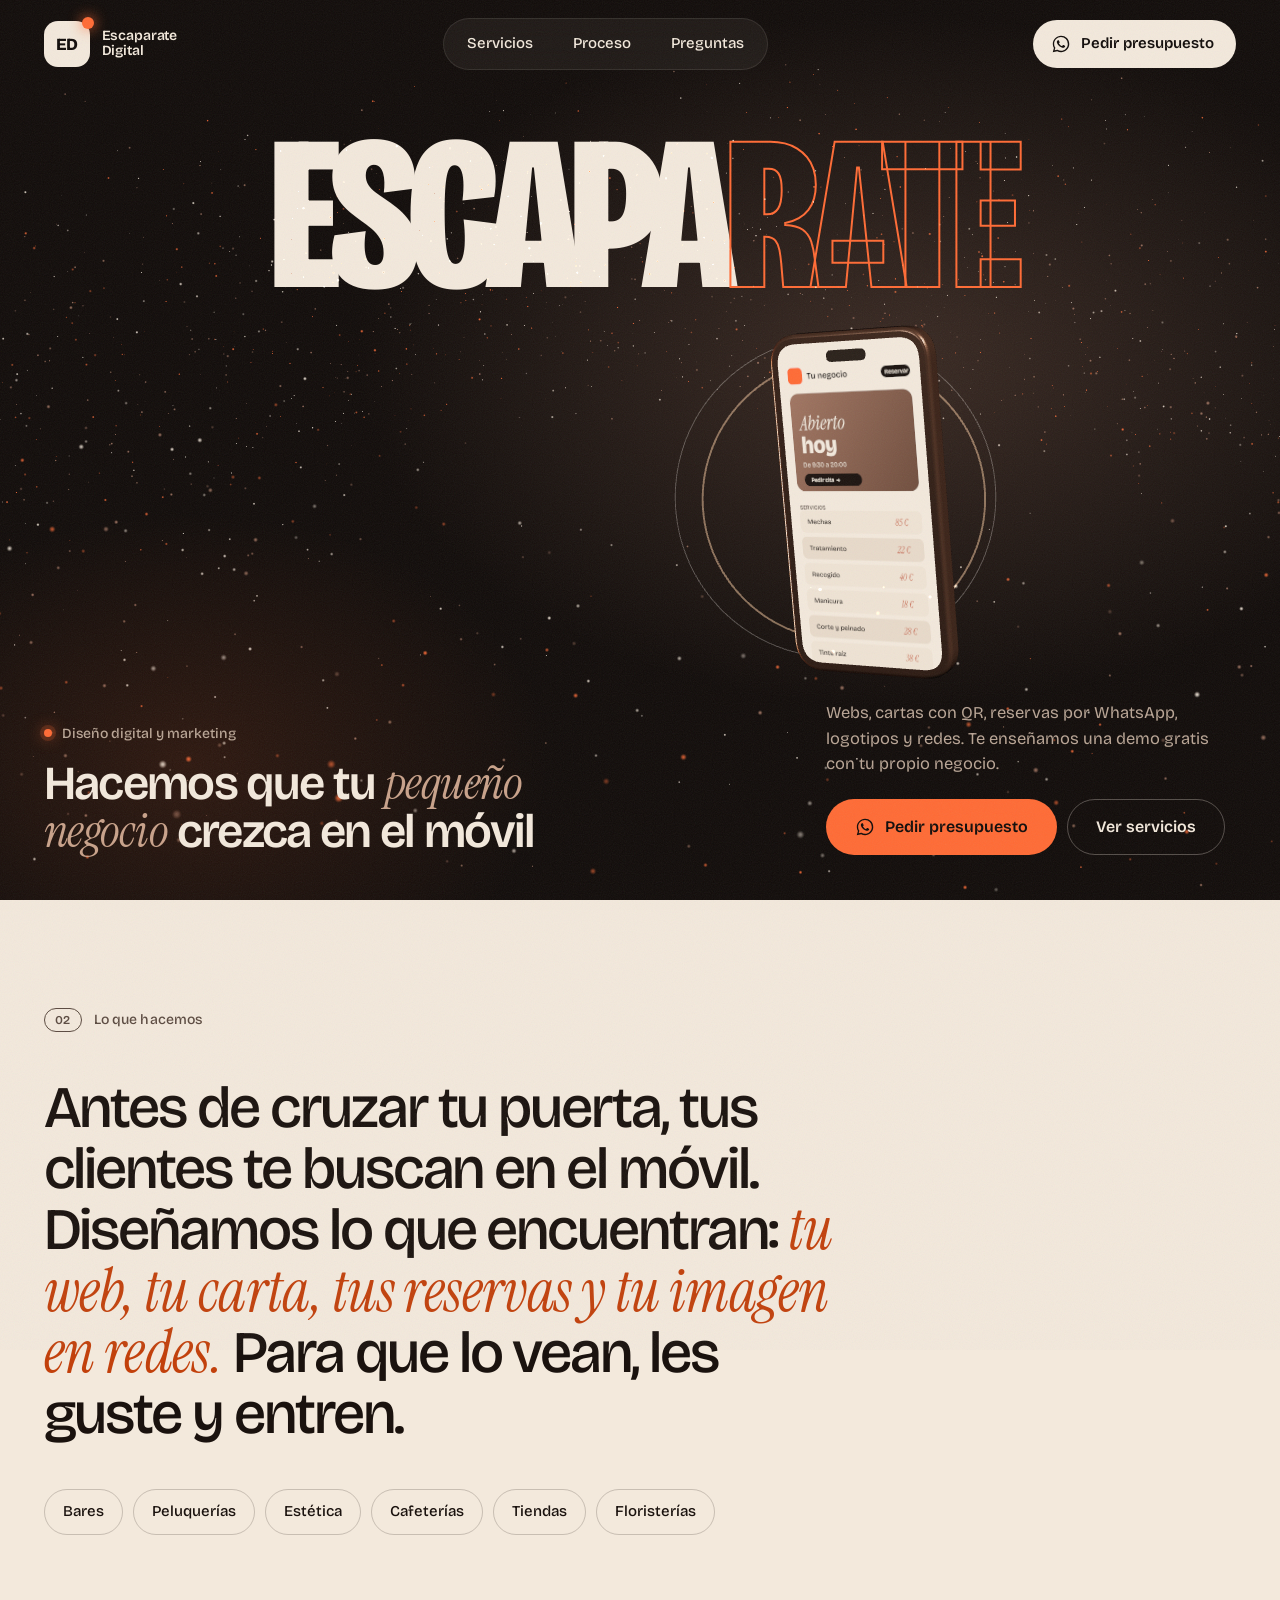
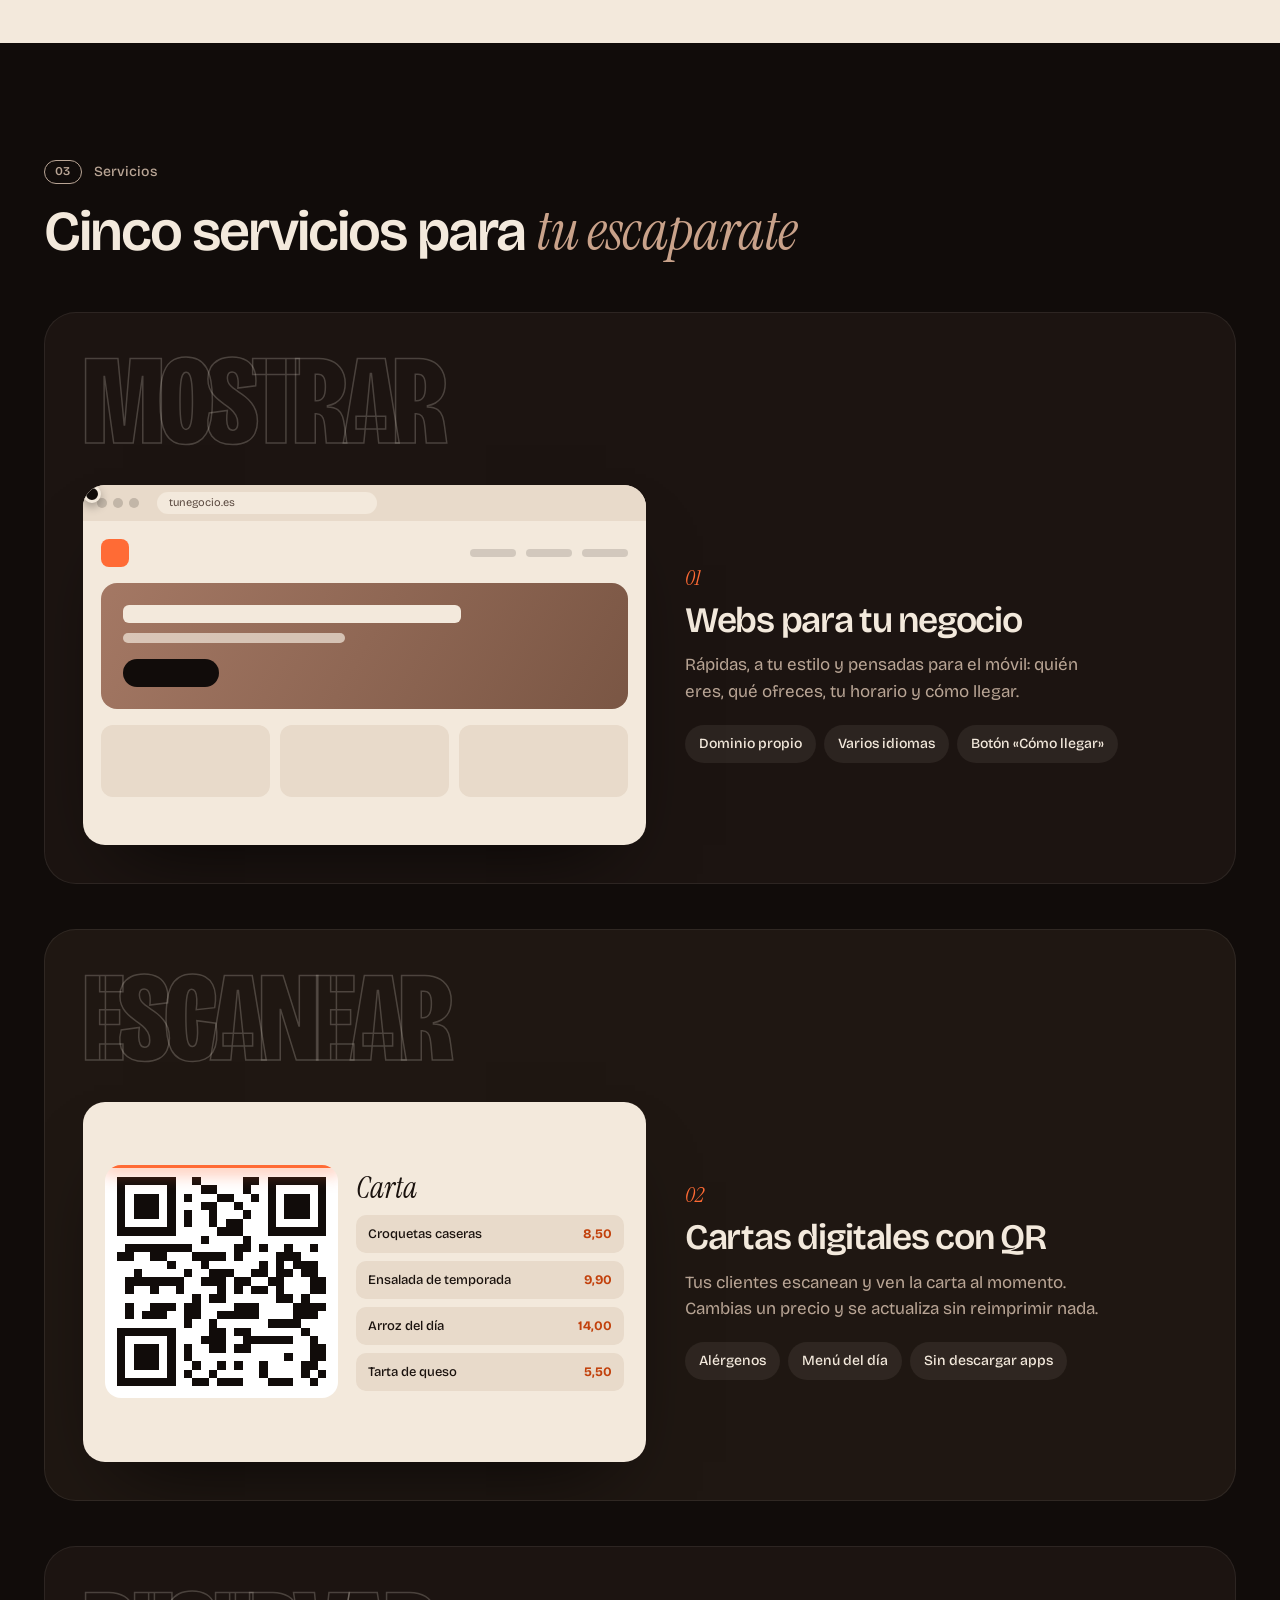
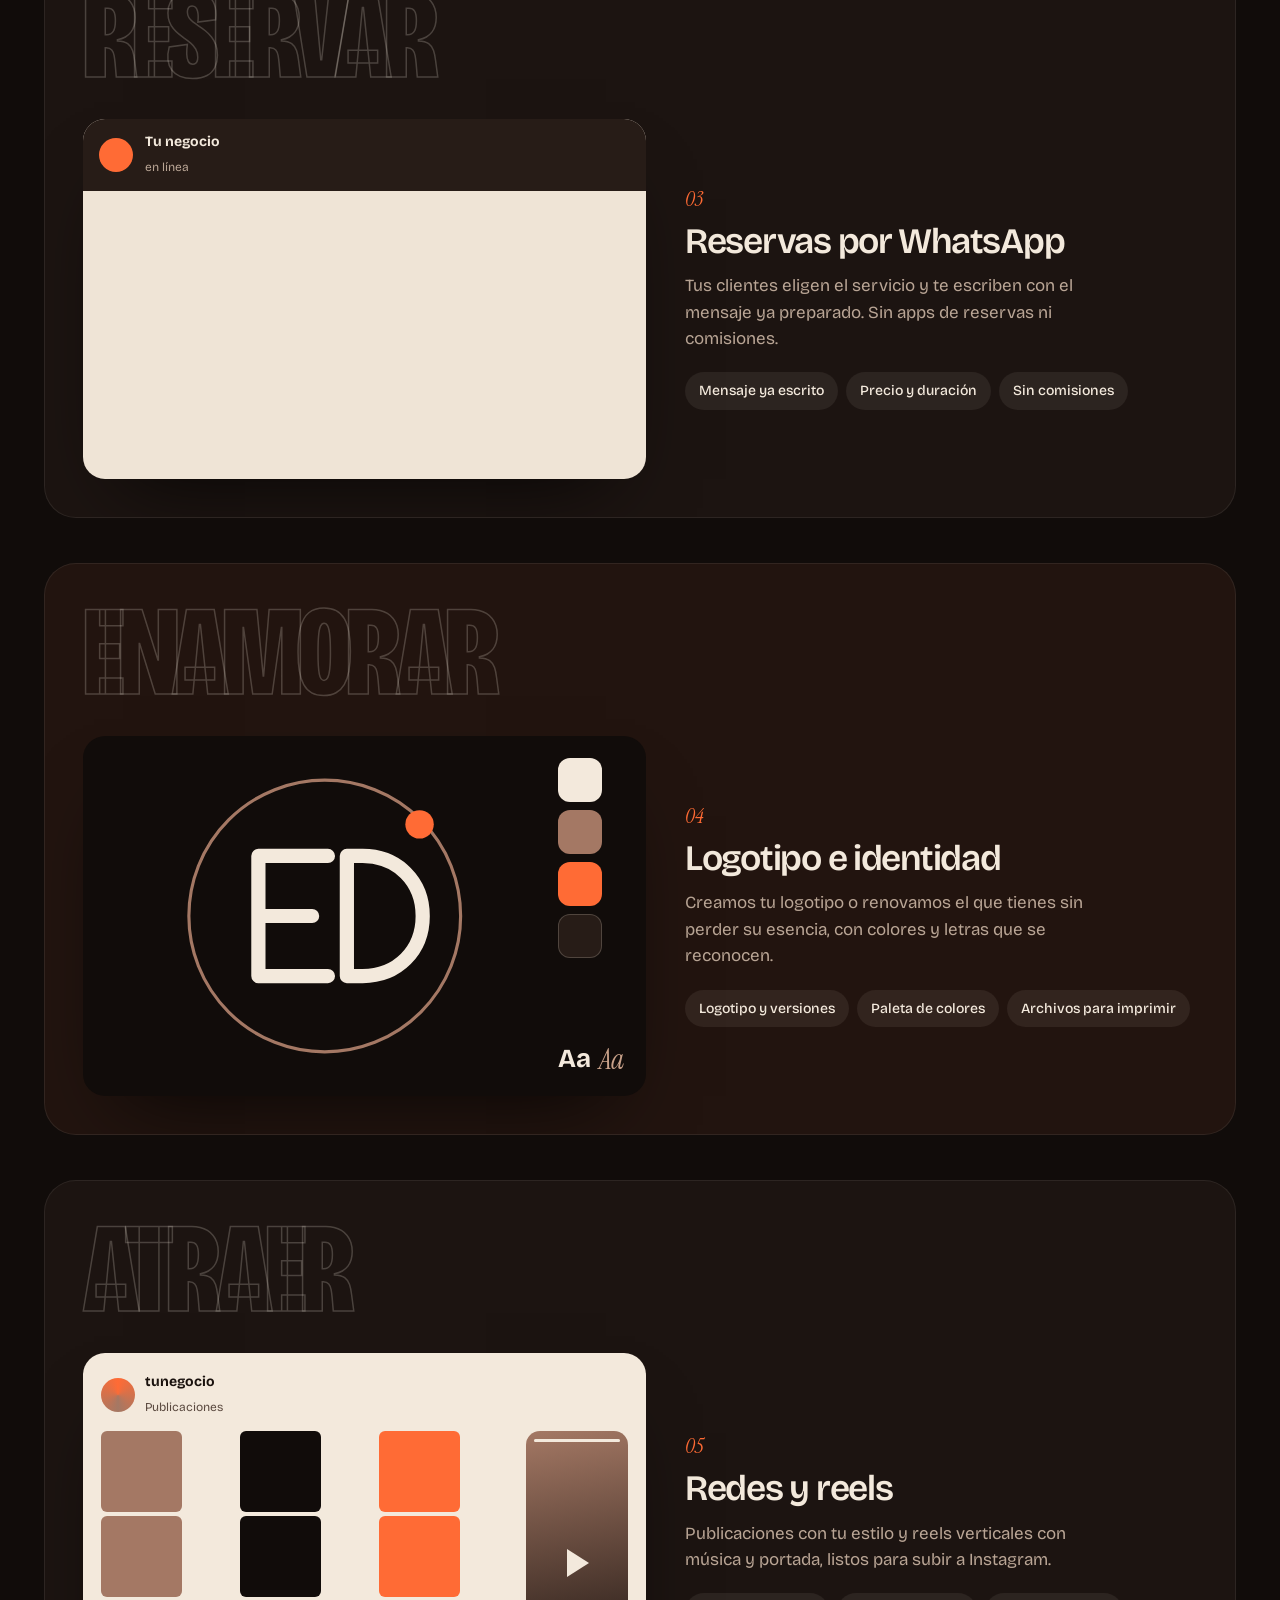
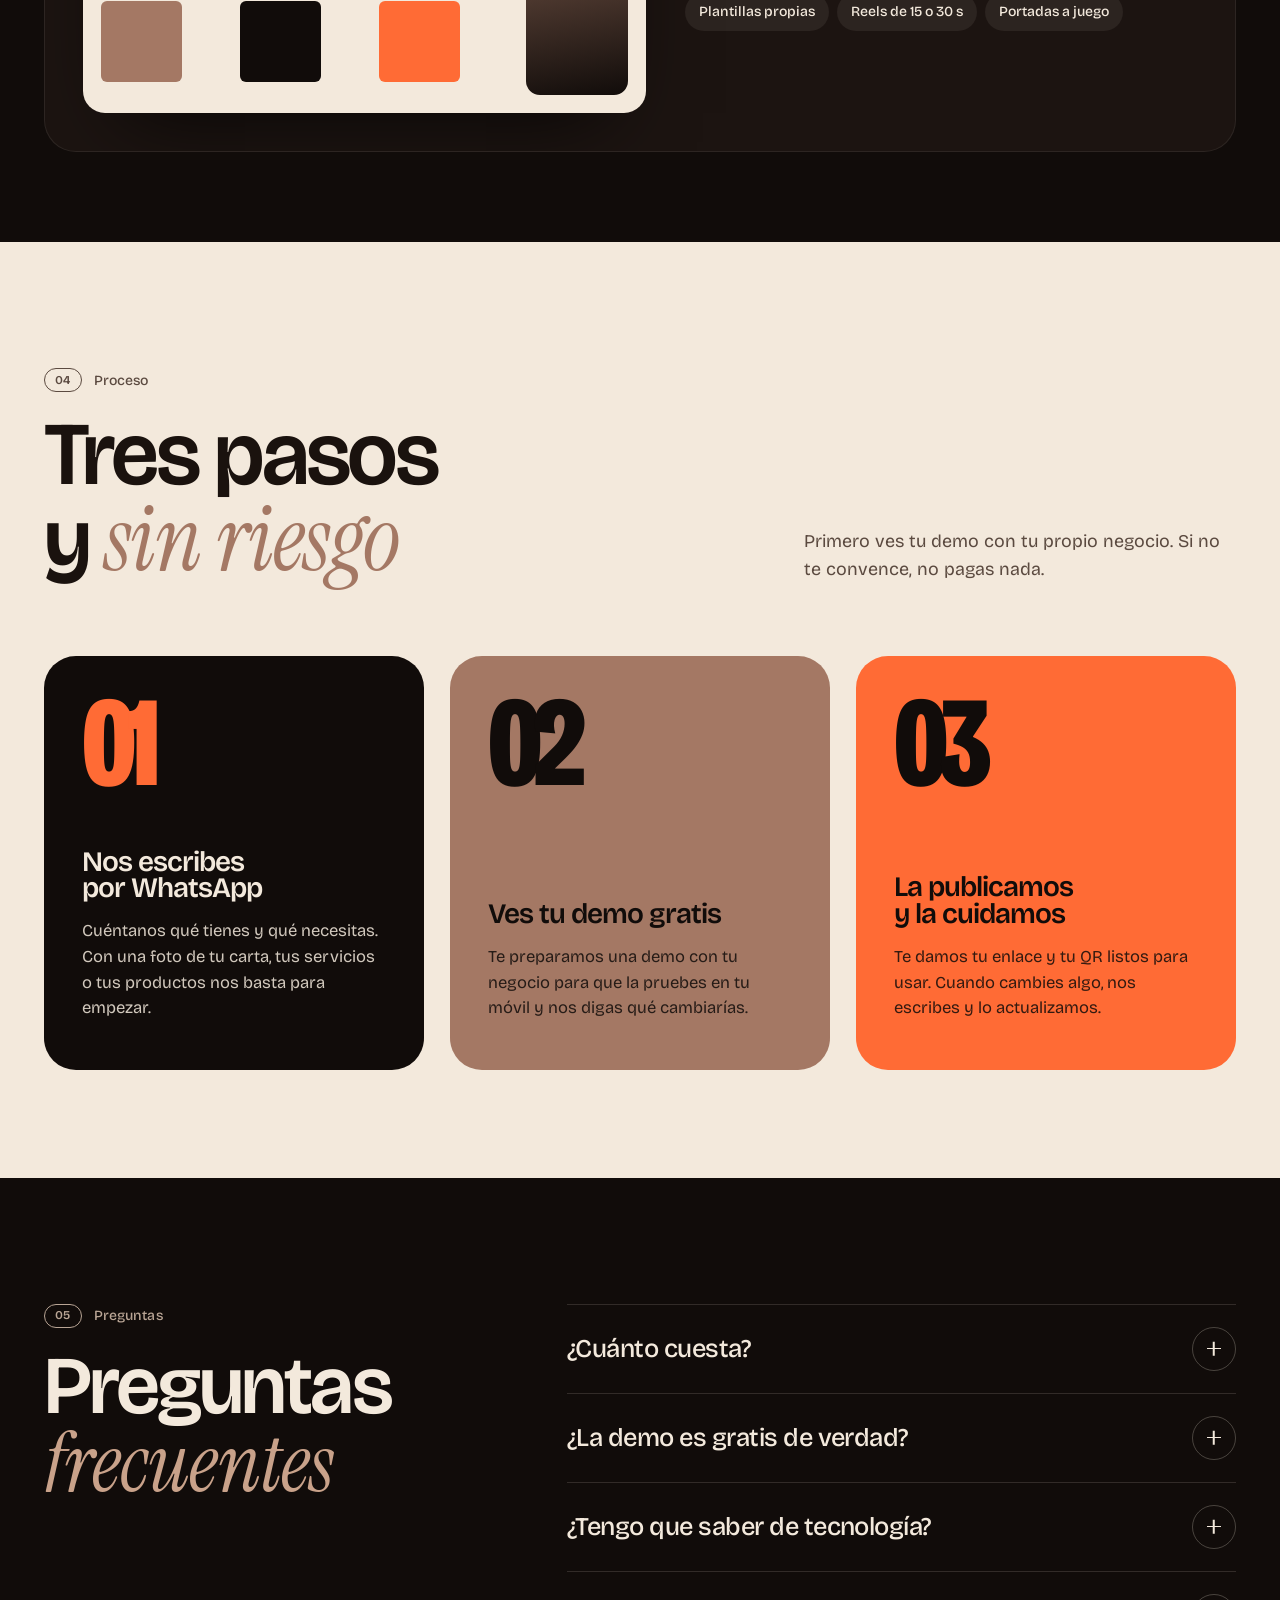
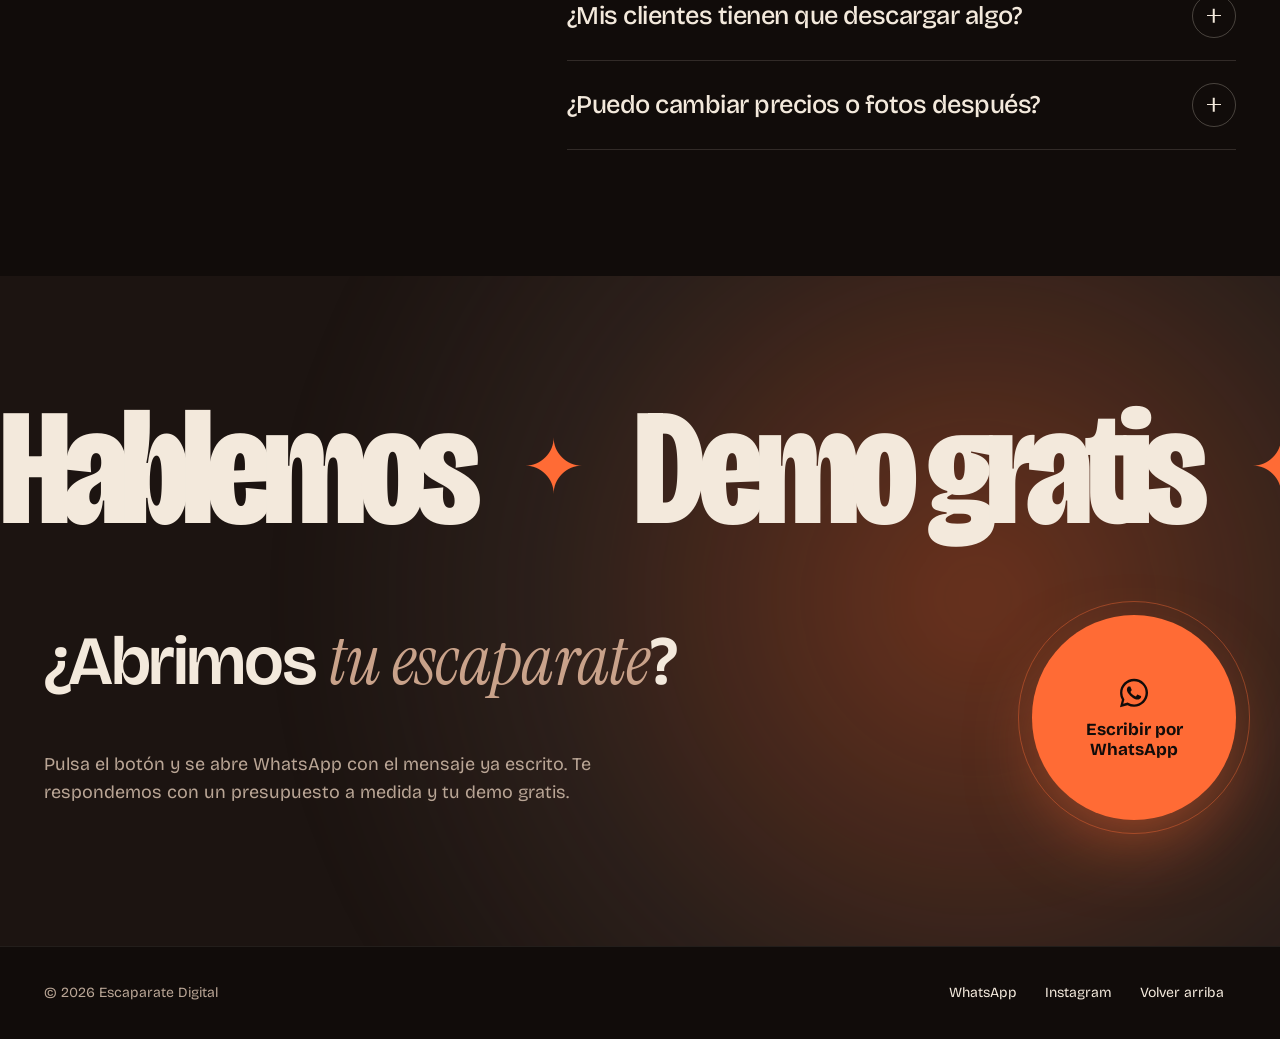
==== commit 2d31801f: "Quita el teléfono visible y simplifica la inmersión - WhatsApp con mensaje ya escrito en todos los b" ====
--- a/index.html
+++ b/index.html
@@ -1,10 +1,11 @@
 <!DOCTYPE html>
-<html lang="es">
+<html lang="es" class="no-js">
 <head>
+<script>document.documentElement.className="js"</script>
 <meta charset="UTF-8">
 <meta name="viewport" content="width=device-width, initial-scale=1">
 <title>Escaparate Digital · Diseño digital y marketing para pequeños negocios</title>
-<meta name="description" content="Webs, cartas con QR, reservas por WhatsApp, logotipos y redes sociales para pequeños negocios. Demo gratis con tu propio negocio. WhatsApp 687 39 39 66.">
+<meta name="description" content="Webs, cartas con QR, reservas por WhatsApp, logotipos y redes sociales para pequeños negocios. Demo gratis con tu propio negocio. Escríbenos por WhatsApp.">
 <meta name="theme-color" content="#110C0A">
 <meta property="og:title" content="Escaparate Digital">
 <meta property="og:description" content="Diseño digital y marketing para que tu pequeño negocio crezca. Demo gratis.">
@@ -15,19 +16,11 @@
 <link href="https://fonts.googleapis.com/css2?family=Bricolage+Grotesque:opsz,wdth,wght@12..96,75..100,300..800&family=Instrument+Serif:ital@0;1&display=swap" rel="stylesheet">
 <link rel="stylesheet" href="css/styles.css">
 </head>
-<body class="is-loading">
+<body>
 <svg width="0" height="0" style="position:absolute" aria-hidden="true"><symbol id="i-wa" viewBox="0 0 24 24"><path fill="currentColor" d="M19.05 4.91A9.82 9.82 0 0 0 12.04 2C6.6 2 2.17 6.43 2.17 11.87c0 1.74.46 3.44 1.32 4.94L2.1 22l5.33-1.4a9.86 9.86 0 0 0 4.6 1.17h.01c5.44 0 9.87-4.430 9.87-9.87 0-2.64-1.03-5.12-2.86-6.99Zm-7.01 15.19h-.01a8.2 8.2 0 0 1-4.18-1.15l-.3-.18-3.16.83.84-3.08-.2-.32a8.17 8.17 0 0 1-1.25-4.33c0-4.52 3.68-8.2 8.21-8.2a8.2 8.2 0 0 1 8.2 8.21c0 4.52-3.68 8.2-8.15 8.2Zm4.5-6.14c-.25-.12-1.46-.72-1.69-.8-.23-.08-.39-.12-.56.12-.16.25-.64.8-.79.97-.14.16-.29.18-.54.06-.25-.12-1.04-.38-1.98-1.22-.73-.65-1.23-1.46-1.37-1.7-.14-.25-.02-.38.11-.5.11-.11.25-.29.37-.43.12-.14.16-.25.25-.41.08-.16.04-.31-.02-.43-.06-.12-.56-1.34-.76-1.84-.2-.48-.41-.42-.56-.42h-.48c-.16 0-.43.06-.66.31-.23.25-.86.84-.86 2.05 0 1.21.88 2.38 1 2.54.12.16 1.74 2.66 4.21 3.73.59.25 1.05.41 1.41.52.59.19 1.13.16 1.56.1.48-.07 1.46-.6 1.67-1.18.21-.58.21-1.07.14-1.18-.06-.1-.22-.16-.47-.29Z"/></symbol></svg>
 
 <a class="skip" href="#main">Saltar al contenido</a>
 
-<div class="loader" id="loader" aria-hidden="true">
-  <div class="loader__top"><span>Escaparate Digital</span><span>Montando tu escaparate</span></div>
-  <div class="loader__count" id="count">000</div>
-  <div class="loader__bar"><i id="bar"></i></div>
-</div>
-
-<div class="progress" aria-hidden="true"><i id="progress"></i></div>
-<div class="cursor" aria-hidden="true"><i class="cursor__ring"><span class="cursor__label"></span></i><i class="cursor__dot"></i></div>
 
 <header class="nav" id="nav">
   <a class="logo" href="#top" aria-label="Escaparate Digital, inicio">
@@ -35,11 +28,11 @@
     <span class="logo__txt">Escaparate<br>Digital</span>
   </a>
   <nav class="nav__links" aria-label="Principal">
-    <a href="#servicios" data-scramble>Servicios</a>
-    <a href="#proceso" data-scramble>Proceso</a>
-    <a href="#preguntas" data-scramble>Preguntas</a>
+    <a href="#servicios">Servicios</a>
+    <a href="#proceso">Proceso</a>
+    <a href="#preguntas">Preguntas</a>
   </nav>
-  <a class="pill js-wa" href="https://wa.me/34687393966" target="_blank" rel="noopener" data-magnetic>
+  <a class="pill js-wa" href="https://wa.me/34687393966" target="_blank" rel="noopener">
     <svg aria-hidden="true"><use href="#i-wa"/></svg><span>Pedir presupuesto</span>
   </a>
 </header>
@@ -59,19 +52,17 @@
         <div class="hero__side">
           <p>Webs, cartas con QR, reservas por WhatsApp, logotipos y redes. Te enseñamos una demo gratis con tu propio negocio.</p>
           <div class="hero__btns">
-            <a class="btn btn--ember js-wa" href="https://wa.me/34687393966" target="_blank" rel="noopener" data-magnetic><svg aria-hidden="true"><use href="#i-wa"/></svg>Pedir presupuesto</a>
+            <a class="btn btn--ember js-wa" href="https://wa.me/34687393966" target="_blank" rel="noopener"><svg aria-hidden="true"><use href="#i-wa"/></svg>Pedir presupuesto</a>
             <a class="btn btn--line" href="#servicios">Ver servicios</a>
           </div>
         </div>
       </div>
-      <div class="scrollcue" aria-hidden="true"><span>Desliza</span><i></i></div>
-      <div class="hero__veil" aria-hidden="true"></div>
     </div>
   </section>
 
   <!-- 02 · Manifiesto -->
   <section class="manifesto" id="manifiesto" aria-labelledby="mf-t">
-    <div class="manifesto__in">
+    <div class="manifesto__in rv">
       <p class="tag-n"><b>02</b> Lo que hacemos</p>
       <h2 id="mf-t" class="sr">Lo que hacemos por tu negocio</h2>
       <p class="manifesto__text" id="mtext">Antes de cruzar tu puerta, tus clientes te buscan en el móvil. Diseñamos lo que encuentran: <em>tu web, tu carta, tus reservas y tu imagen en redes.</em> Para que lo vean, les guste y entren.</p>
@@ -82,14 +73,13 @@
   <!-- 03 · Servicios (horizontal) -->
   <section class="services" id="servicios" aria-labelledby="sv-t">
     <div class="services__pin">
-      <div class="services__head">
+      <div class="services__head rv">
         <p class="tag-n"><b>03</b> Servicios</p>
         <h2 id="sv-t">Cinco servicios para <em>tu escaparate</em></h2>
-        <div class="services__count" aria-hidden="true"><span id="svn">01</span> / 05</div>
       </div>
       <div class="track" id="track">
 
-        <article class="panel" aria-labelledby="p1">
+        <article class="panel rv" aria-labelledby="p1">
           <div class="panel__verb" aria-hidden="true">MOSTRAR</div>
           <div class="panel__body">
             <div class="demo demo--web" aria-hidden="true">
@@ -110,7 +100,7 @@
           </div>
         </article>
 
-        <article class="panel" aria-labelledby="p2">
+        <article class="panel rv" aria-labelledby="p2">
           <div class="panel__verb" aria-hidden="true">ESCANEAR</div>
           <div class="panel__body">
             <div class="demo demo--qr" aria-hidden="true">
@@ -132,7 +122,7 @@
           </div>
         </article>
 
-        <article class="panel" aria-labelledby="p3">
+        <article class="panel rv" aria-labelledby="p3">
           <div class="panel__verb" aria-hidden="true">RESERVAR</div>
           <div class="panel__body">
             <div class="demo demo--chat" aria-hidden="true">
@@ -153,7 +143,7 @@
           </div>
         </article>
 
-        <article class="panel" aria-labelledby="p4">
+        <article class="panel rv" aria-labelledby="p4">
           <div class="panel__verb" aria-hidden="true">ENAMORAR</div>
           <div class="panel__body">
             <div class="demo demo--logo" aria-hidden="true">
@@ -175,7 +165,7 @@
           </div>
         </article>
 
-        <article class="panel" aria-labelledby="p5">
+        <article class="panel rv" aria-labelledby="p5">
           <div class="panel__verb" aria-hidden="true">ATRAER</div>
           <div class="panel__body">
             <div class="demo demo--ig" aria-hidden="true">
@@ -198,27 +188,27 @@
 
   <!-- 04 · Proceso -->
   <section class="process" id="proceso" aria-labelledby="pr-t">
-    <div class="process__head">
+    <div class="process__head rv">
       <p class="tag-n"><b>04</b> Proceso</p>
       <h2 id="pr-t">Tres pasos y <em>sin riesgo</em></h2>
       <p class="process__lede">Primero ves tu demo con tu propio negocio. Si no te convence, no pagas nada.</p>
     </div>
     <div class="stack">
-      <article class="scard scard--1"><span class="scard__n">01</span><div class="scard__txt"><h3>Nos escribes por WhatsApp</h3><p>Cuéntanos qué tienes y qué necesitas. Con una foto de tu carta, tus servicios o tus productos nos basta para empezar.</p></div></article>
-      <article class="scard scard--2"><span class="scard__n">02</span><div class="scard__txt"><h3>Ves tu demo gratis</h3><p>Te preparamos una demo con tu negocio para que la pruebes en tu móvil y nos digas qué cambiarías.</p></div></article>
-      <article class="scard scard--3"><span class="scard__n">03</span><div class="scard__txt"><h3>La publicamos y la cuidamos</h3><p>Te damos tu enlace y tu QR listos para usar. Cuando cambies algo, nos escribes y lo actualizamos.</p></div></article>
+      <article class="scard rv scard--1"><span class="scard__n">01</span><div class="scard__txt"><h3>Nos escribes por WhatsApp</h3><p>Cuéntanos qué tienes y qué necesitas. Con una foto de tu carta, tus servicios o tus productos nos basta para empezar.</p></div></article>
+      <article class="scard rv scard--2"><span class="scard__n">02</span><div class="scard__txt"><h3>Ves tu demo gratis</h3><p>Te preparamos una demo con tu negocio para que la pruebes en tu móvil y nos digas qué cambiarías.</p></div></article>
+      <article class="scard rv scard--3"><span class="scard__n">03</span><div class="scard__txt"><h3>La publicamos y la cuidamos</h3><p>Te damos tu enlace y tu QR listos para usar. Cuando cambies algo, nos escribes y lo actualizamos.</p></div></article>
     </div>
   </section>
 
   <!-- 05 · Preguntas -->
   <section class="faq" id="preguntas" aria-labelledby="fq-t">
-    <div class="faq__in">
+    <div class="faq__in rv">
       <div class="faq__head">
         <p class="tag-n"><b>05</b> Preguntas</p>
         <h2 id="fq-t">Preguntas <em>frecuentes</em></h2>
       </div>
       <div class="faq__list">
-        <details class="qa"><summary><span>¿Cuánto cuesta?</span><i aria-hidden="true"></i></summary><div class="qa__a"><p>Depende de lo que necesites. Escríbenos por WhatsApp al 687 39 39 66, cuéntanos tu negocio y te enviamos un presupuesto a medida, sin compromiso.</p></div></details>
+        <details class="qa"><summary><span>¿Cuánto cuesta?</span><i aria-hidden="true"></i></summary><div class="qa__a"><p>Depende de lo que necesites. Escríbenos por WhatsApp desde el botón de esta página, cuéntanos tu negocio y te enviamos un presupuesto a medida, sin compromiso.</p></div></details>
         <details class="qa"><summary><span>¿La demo es gratis de verdad?</span><i aria-hidden="true"></i></summary><div class="qa__a"><p>Sí. La preparamos con tu propio negocio y solo sigues adelante si te gusta.</p></div></details>
         <details class="qa"><summary><span>¿Tengo que saber de tecnología?</span><i aria-hidden="true"></i></summary><div class="qa__a"><p>No. Tú nos mandas fotos, precios y horarios, y nosotros nos encargamos de todo lo demás.</p></div></details>
         <details class="qa"><summary><span>¿Mis clientes tienen que descargar algo?</span><i aria-hidden="true"></i></summary><div class="qa__a"><p>No. Escanean el QR o abren tu enlace y lo ven al momento en el navegador del móvil.</p></div></details>
@@ -230,12 +220,12 @@
   <!-- 06 · Cierre -->
   <section class="outro" id="contacto" aria-labelledby="ct-t">
     <div class="marquee" aria-hidden="true">
-      <div class="marquee__row" id="mq"><span>Hablemos<em>✦</em>687 39 39 66<em>✦</em></span><span>Hablemos<em>✦</em>687 39 39 66<em>✦</em></span></div>
-    </div>
-    <div class="outro__in">
+      <div class="marquee__row" id="mq"><span>Hablemos<em>✦</em>Demo gratis<em>✦</em></span><span>Hablemos<em>✦</em>Demo gratis<em>✦</em></span></div>
+    </div>
+    <div class="outro__in rv">
       <h2 id="ct-t">¿Abrimos <em>tu escaparate</em>?</h2>
-      <p>Escríbenos por WhatsApp al <a href="tel:+34687393966">687 39 39 66</a>. Te respondemos con un presupuesto a medida y tu demo gratis.</p>
-      <a class="orb js-wa" href="https://wa.me/34687393966" target="_blank" rel="noopener" data-magnetic data-cursor="Abrir">
+      <p>Pulsa el botón y se abre WhatsApp con el mensaje ya escrito. Te respondemos con un presupuesto a medida y tu demo gratis.</p>
+      <a class="orb js-wa" href="https://wa.me/34687393966" target="_blank" rel="noopener">
         <svg aria-hidden="true"><use href="#i-wa"/></svg><span>Escribir por WhatsApp</span>
       </a>
     </div>
@@ -245,16 +235,12 @@
 <footer class="foot">
   <span>© 2026 Escaparate Digital</span>
   <nav aria-label="Pie de página">
-    <a href="https://wa.me/34687393966" target="_blank" rel="noopener">WhatsApp</a>
+    <a class="js-wa" href="https://wa.me/34687393966" target="_blank" rel="noopener">WhatsApp</a>
     <a href="https://instagram.com/el.escaparate.digital" target="_blank" rel="noopener">Instagram</a>
     <a href="#top">Volver arriba</a>
   </nav>
 </footer>
 
-<script src="js/vendor/gsap.min.js"></script>
-<script src="js/vendor/ScrollTrigger.min.js"></script>
-<script src="js/vendor/SplitText.min.js"></script>
-<script src="js/vendor/lenis.min.js"></script>
 <script src="js/vendor/three.min.js"></script>
 <script src="js/app.js"></script>
 </body>
--- a/css/styles.css
+++ b/css/styles.css
@@ -1,4 +1,4 @@
-/* Escaparate Digital · web inmersiva */
+/* Escaparate Digital · web con movimiento suave */
 :root{
   --night:#110C0A;
   --cocoa:#1C1411;
@@ -18,14 +18,11 @@
   --pad:clamp(16px,3.4vw,48px);
 }
 *,*::before,*::after{box-sizing:border-box}
-html{-webkit-text-size-adjust:100%}
-html.lenis,html.lenis body{height:auto}
-.lenis.lenis-smooth{scroll-behavior:auto!important}
-body{margin:0;background:var(--night);color:var(--cream);font:400 17px/1.55 var(--display);font-variation-settings:"wdth" 100;-webkit-font-smoothing:antialiased;overflow-x:hidden}
-body.is-loading{overflow:hidden}
+html{-webkit-text-size-adjust:100%;overflow-x:clip;scroll-behavior:smooth;scroll-padding-top:88px}
+body{margin:0;background:var(--night);color:var(--cream);font:400 17px/1.55 var(--display);font-variation-settings:"wdth" 100;-webkit-font-smoothing:antialiased;overflow-x:clip}
 a{color:inherit}
 p{margin:0}
-h1,h2,h3{margin:0;font-weight:600;letter-spacing:-.035em;line-height:.95}
+h1,h2,h3{margin:0;font-weight:600;letter-spacing:-.035em;line-height:.95;text-wrap:balance}
 em{font-family:var(--serif);font-style:italic;font-weight:400;letter-spacing:-.01em}
 svg{display:block}
 .sr{position:absolute;width:1px;height:1px;overflow:hidden;clip:rect(0 0 0 0);white-space:nowrap}
@@ -38,30 +35,6 @@
   background-image:url("data:image/svg+xml,%3Csvg xmlns='http://www.w3.org/2000/svg' width='180' height='180'%3E%3Cfilter id='n'%3E%3CfeTurbulence type='fractalNoise' baseFrequency='.9' numOctaves='3' stitchTiles='stitch'/%3E%3C/filter%3E%3Crect width='100%25' height='100%25' filter='url(%23n)'/%3E%3C/svg%3E");
   animation:grain 1.2s steps(6) infinite}
 @keyframes grain{0%{transform:translate(0,0)}20%{transform:translate(-3%,2%)}40%{transform:translate(2%,-4%)}60%{transform:translate(-4%,-1%)}80%{transform:translate(3%,3%)}100%{transform:translate(0,0)}}
-
-/* pantalla de carga */
-.loader{position:fixed;inset:0;z-index:180;background:var(--night);display:flex;flex-direction:column;justify-content:space-between;padding:var(--pad);clip-path:inset(0 0 0 0)}
-.loader__top{display:flex;justify-content:space-between;font-size:14px;color:var(--muted);letter-spacing:.02em}
-.loader__count{font:700 clamp(120px,28vw,420px)/.8 var(--display);font-variation-settings:"wdth" 75;letter-spacing:-.06em;color:var(--cream)}
-.loader__bar{height:2px;background:rgba(243,233,220,.12)}
-.loader__bar i{display:block;height:100%;width:100%;background:var(--ember);transform:scaleX(0);transform-origin:left}
-
-/* barra de progreso */
-.progress{position:fixed;inset:0 0 auto;height:2px;z-index:120;pointer-events:none}
-.progress i{display:block;height:100%;background:var(--ember);transform:scaleX(0);transform-origin:left}
-
-/* cursor */
-.cursor{display:none}
-@media (hover:hover) and (pointer:fine){
-  .cursor{display:block;position:fixed;left:0;top:0;z-index:170;pointer-events:none;mix-blend-mode:difference;opacity:0;transition:opacity .3s ease}
-  .cursor.is-on{opacity:1}
-  .cursor__dot,.cursor__ring{position:fixed;left:0;top:0;border-radius:50%;will-change:transform}
-  .cursor__dot{width:8px;height:8px;margin:-4px 0 0 -4px;background:#fff}
-  .cursor__ring{width:44px;height:44px;margin:-22px 0 0 -22px;border:1px solid rgba(255,255,255,.7);display:grid;place-items:center;transition:width .35s var(--ease),height .35s var(--ease),margin .35s var(--ease),background-color .3s ease}
-  .cursor.is-hover .cursor__ring{width:76px;height:76px;margin:-38px 0 0 -38px;background:#fff}
-  .cursor__label{font:600 12px/1 var(--display);color:#000;opacity:0;transition:opacity .2s ease}
-  .cursor.has-label .cursor__label{opacity:1}
-}
 
 /* navegación */
 .nav{position:fixed;inset:0 0 auto;z-index:100;display:flex;align-items:center;justify-content:space-between;gap:20px;padding:18px var(--pad);transition:transform .5s var(--ease)}
@@ -96,8 +69,8 @@
 .tag-n b{display:inline-grid;place-items:center;min-width:38px;height:24px;padding:0 8px;border-radius:999px;border:1px solid currentColor;font-weight:600;font-size:12px}
 
 /* ===== 01 PORTADA ===== */
-.hero{position:relative;height:340vh}
-.hero__stage{position:sticky;top:0;height:100vh;height:100svh;overflow:hidden;isolation:isolate}
+.hero{position:relative}
+.hero__stage{position:relative;height:100svh;min-height:600px;overflow:hidden;isolation:isolate}
 .hero__stage::before{content:"";position:absolute;inset:0;z-index:-2;background:radial-gradient(60% 55% at 70% 40%,rgba(164,120,100,.28),transparent 70%),radial-gradient(40% 40% at 15% 85%,rgba(255,107,53,.12),transparent 70%),var(--night)}
 .giant{position:absolute;inset:0;z-index:0;display:flex;align-items:flex-start;justify-content:center;padding-top:clamp(96px,14vh,150px)!important;pointer-events:none;font:800 clamp(90px,17.2vw,330px)/.8 var(--display);font-variation-settings:"wdth" 75;letter-spacing:-.055em;white-space:nowrap}
 .giant span{display:inline-block;will-change:transform}
@@ -107,6 +80,9 @@
 .hero__gl{position:absolute;inset:0;z-index:1;width:100%;height:100%;display:block}
 .hero__ui{position:absolute;left:0;right:0;bottom:0;z-index:2;display:flex;justify-content:space-between;align-items:flex-end;gap:40px;padding:0 var(--pad) clamp(28px,5vh,52px)}
 .hero__copy{max-width:640px}
+.hero__ui,.giant{animation:enter 1s var(--ease) both}
+.hero__ui{animation-delay:.25s}
+@keyframes enter{from{opacity:0;transform:translateY(24px)}}
 .kicker{display:inline-flex;align-items:center;gap:10px;font-size:14px;font-weight:500;color:var(--muted);margin-bottom:16px}
 .live{width:8px;height:8px;border-radius:50%;background:var(--ember);box-shadow:0 0 0 4px rgba(255,107,53,.18),0 0 16px var(--ember);animation:pulse 2.4s var(--ease) infinite}
 @keyframes pulse{50%{box-shadow:0 0 0 8px rgba(255,107,53,0),0 0 16px var(--ember)}}
@@ -115,16 +91,12 @@
 .hero__side{max-width:410px;display:flex;flex-direction:column;gap:22px}
 .hero__side>p{color:var(--muted);font-size:16.5px}
 .hero__btns{display:flex;gap:10px;flex-wrap:wrap}
-.scrollcue{position:absolute;z-index:2;right:var(--pad);top:50%;display:flex;flex-direction:column;align-items:center;gap:12px;font-size:12px;color:var(--muted);writing-mode:vertical-rl;letter-spacing:.12em;text-transform:uppercase}
-.scrollcue i{width:1px;height:60px;background:linear-gradient(var(--ember),transparent);animation:cue 2s var(--ease) infinite;transform-origin:top}
-@keyframes cue{0%{transform:scaleY(0)}60%{transform:scaleY(1)}100%{transform:scaleY(1);opacity:0}}
-.hero__veil{position:absolute;inset:0;z-index:5;background:var(--cream);opacity:0;pointer-events:none}
 
 /* ===== 02 MANIFIESTO ===== */
-.manifesto{position:relative;background:var(--cream);color:var(--ink);min-height:100vh;display:flex;align-items:center}
+.manifesto{position:relative;background:var(--cream);color:var(--ink)}
 .manifesto__in{padding:clamp(80px,12vh,140px) var(--pad);width:100%;display:flex;flex-direction:column;gap:clamp(28px,5vh,56px)}
 .manifesto .tag-n{color:var(--ink-2)}
-.manifesto__text{font:500 clamp(30px,4.6vw,76px)/1.04 var(--display);letter-spacing:-.035em;max-width:20ch}
+.manifesto__text{font:500 clamp(30px,4.6vw,76px)/1.04 var(--display);letter-spacing:-.035em;max-width:22ch}
 .manifesto__text em{color:var(--ember-d)}
 .manifesto__text .word{display:inline-block}
 .manifesto__foot{display:flex;flex-wrap:wrap;gap:10px}
@@ -132,18 +104,16 @@
 
 /* ===== 03 SERVICIOS ===== */
 .services{position:relative;background:var(--night)}
-.services__pin{height:100vh;height:100svh;display:flex;flex-direction:column;overflow:hidden}
-.services__head{display:flex;align-items:flex-end;justify-content:space-between;gap:24px;padding:clamp(96px,13vh,130px) var(--pad) 0;flex-wrap:wrap}
-.services__head .tag-n{width:100%}
+.services{padding-bottom:clamp(72px,10vh,120px)}
+.services__pin{width:100%}
+.services__head{display:flex;flex-direction:column;align-items:flex-start;gap:20px;padding:clamp(96px,13vh,140px) var(--pad) clamp(36px,6vh,64px)}
 .services__head h2{font-size:clamp(34px,4.4vw,68px)}
 .services__head h2 em,.process h2 em,.faq h2 em,.outro h2 em{color:var(--mocha-l)}
-.services__count{font:600 15px/1 var(--display);color:var(--muted);font-variant-numeric:tabular-nums}
-.services__count span{color:var(--ember)}
-.track{flex:1;display:flex;align-items:stretch;gap:clamp(16px,2vw,28px);padding:clamp(24px,4vh,44px) var(--pad) clamp(24px,5vh,48px);width:max-content;will-change:transform}
-.panel{position:relative;flex:none;width:min(1080px,84vw);border-radius:32px;background:var(--cocoa);border:1px solid rgba(243,233,220,.08);overflow:hidden;display:flex;flex-direction:column;isolation:isolate}
+.track{display:flex;flex-direction:column;gap:clamp(28px,5vh,56px);padding:0 var(--pad)}
+.panel{position:relative;width:100%;border-radius:32px;background:var(--cocoa);border:1px solid rgba(243,233,220,.08);overflow:hidden;display:flex;flex-direction:column;isolation:isolate}
 .panel:nth-child(2){background:#1F1712}
 .panel:nth-child(4){background:#22140F}
-.panel__verb{font:800 clamp(64px,10vw,180px)/.82 var(--display);font-variation-settings:"wdth" 75;letter-spacing:-.05em;color:transparent;-webkit-text-stroke:1.5px rgba(243,233,220,.22);padding:clamp(20px,3vw,36px) clamp(20px,3vw,40px) 0;white-space:nowrap;will-change:transform}
+.panel__verb{font:800 clamp(64px,10vw,180px)/.82 var(--display);font-variation-settings:"wdth" 75;letter-spacing:-.05em;color:transparent;-webkit-text-stroke:1.5px rgba(243,233,220,.22);padding:clamp(20px,3vw,36px) clamp(20px,3vw,40px) 0;white-space:nowrap;overflow:hidden}
 .panel__body{flex:1;display:grid;grid-template-columns:1.1fr 1fr;gap:clamp(20px,3vw,48px);align-items:center;padding:clamp(16px,2.4vw,32px) clamp(20px,3vw,40px) clamp(20px,3vw,40px);min-height:0}
 .panel__txt{display:flex;flex-direction:column;gap:14px;align-items:flex-start}
 .panel__n{font:italic 400 22px/1 var(--serif);color:var(--ember)}
@@ -245,15 +215,15 @@
 .process h2{font-size:clamp(44px,7vw,120px)}
 .process h2 em{color:var(--mocha)}
 .process__lede{font-size:clamp(17px,1.4vw,20px);color:var(--ink-2);max-width:36ch;justify-self:end}
-.stack{display:flex;flex-direction:column;gap:5vh}
-.scard{position:sticky;top:clamp(90px,14vh,130px);min-height:clamp(300px,56vh,520px);border-radius:36px;padding:clamp(28px,4vw,56px);display:grid;grid-template-columns:auto 1fr;gap:clamp(20px,4vw,64px);align-items:end;transform-origin:center top;will-change:transform}
+.stack{display:grid;grid-template-columns:repeat(3,minmax(0,1fr));gap:clamp(16px,2vw,28px)}
+.scard{position:relative;min-height:clamp(320px,46vh,460px);border-radius:32px;padding:clamp(28px,3vw,44px);display:flex;flex-direction:column;justify-content:space-between;gap:28px}
 .scard--1{background:var(--night);color:var(--cream)}
 .scard--2{background:var(--mocha);color:var(--night)}
 .scard--3{background:var(--ember);color:var(--night)}
-.scard__n{font:800 clamp(120px,20vw,320px)/.78 var(--display);font-variation-settings:"wdth" 75;letter-spacing:-.06em}
+.scard__n{font:800 clamp(96px,10vw,170px)/.78 var(--display);font-variation-settings:"wdth" 75;letter-spacing:-.06em}
 .scard--1 .scard__n{color:var(--ember)}
 .scard__txt{display:flex;flex-direction:column;gap:16px;max-width:520px;padding-bottom:10px}
-.scard h3{font-size:clamp(30px,3.4vw,54px)}
+.scard h3{font-size:clamp(26px,2.2vw,36px)}
 .scard p{font-size:clamp(16px,1.3vw,19px);opacity:.85}
 
 /* ===== 05 PREGUNTAS ===== */
@@ -281,13 +251,13 @@
 .outro{position:relative;background:var(--cocoa);overflow:hidden;padding:clamp(80px,12vh,130px) 0 clamp(90px,14vh,150px);isolation:isolate}
 .outro::before{content:"";position:absolute;z-index:-1;width:120vw;height:120vw;max-width:1500px;max-height:1500px;left:auto;right:-35vw;bottom:-60%;border-radius:50%;background:radial-gradient(circle,rgba(255,107,53,.35),rgba(164,120,100,.12) 40%,transparent 65%);filter:blur(30px)}
 .marquee{overflow:hidden;padding:10px 0 clamp(50px,8vh,90px)}
-.marquee__row{display:flex;width:max-content;will-change:transform}
+.marquee__row{display:flex;width:max-content;animation:marquee 28s linear infinite}
+@keyframes marquee{to{transform:translateX(-50%)}}
 .marquee__row span{font:800 clamp(80px,13vw,230px)/.9 var(--display);font-variation-settings:"wdth" 75;letter-spacing:-.05em;white-space:nowrap;padding-right:.3em;display:flex;align-items:center;gap:.3em}
 .marquee__row em{font-family:var(--display);font-style:normal;color:var(--ember);font-size:.45em}
 .outro__in{display:grid;grid-template-columns:1fr auto;gap:30px 60px;align-items:center;padding:0 var(--pad)}
 .outro h2{font-size:clamp(40px,5.4vw,88px)}
 .outro__in p{grid-column:1;color:var(--muted);font-size:18px;max-width:46ch}
-.outro__in p a{color:var(--cream);font-weight:600;text-underline-offset:4px}
 .orb{grid-column:2;grid-row:1/3;position:relative;width:clamp(180px,16vw,240px);aspect-ratio:1;border-radius:50%;background:var(--ember);color:var(--night);text-decoration:none;display:flex;flex-direction:column;align-items:center;justify-content:center;gap:10px;text-align:center;font:700 17px/1.15 var(--display);padding:30px;transition:transform .3s var(--ease),background-color .2s ease;box-shadow:0 30px 80px -20px rgba(255,107,53,.6)}
 .orb svg{width:34px;height:34px}
 .orb:active{transform:scale(.97)}
@@ -299,6 +269,10 @@
 .foot nav{display:flex;gap:4px}
 .foot a{display:inline-flex;align-items:center;min-height:44px;padding:0 12px;text-decoration:none;color:var(--cream)}
 @media (hover:hover) and (pointer:fine){.foot a:hover{color:var(--ember)}}
+
+/* aparición suave: solo si hay JS, el contenido siempre es visible sin él */
+.js .rv{opacity:0;transform:translateY(28px);transition:opacity .8s var(--ease),transform .8s var(--ease)}
+.js .rv.in{opacity:1;transform:none}
 
 /* ===== responsive ===== */
 @media (max-width:1024px){
@@ -309,6 +283,8 @@
   .process__lede{justify-self:start}
   .faq__in{grid-template-columns:1fr}
   .faq__head{position:static}
+  .stack{grid-template-columns:1fr}
+  .scard{min-height:0;flex-direction:row;align-items:flex-end;gap:clamp(20px,4vw,48px)}
 }
 @media (max-width:760px){
   body{font-size:16px}
@@ -316,7 +292,6 @@
   .nav__links{display:none}
   .logo__txt{display:none}
   .pill{min-height:44px;padding:0 16px 0 14px;font-size:14px}
-  .hero{height:260vh}
   .giant{flex-direction:column;align-items:center;justify-content:flex-start;font-size:30vw;line-height:.82;padding-top:92px!important}
   .hero h1{font-size:clamp(30px,8.6vw,40px)}
   .hero__side>p{display:none}
@@ -324,11 +299,9 @@
   .hero__btns{flex-wrap:nowrap;gap:8px}
   .hero__btns .btn{flex:1;padding:0 14px;min-height:52px;font-size:15px;white-space:nowrap}
   .hero__btns .btn--ember{flex:1.45}
-  .scrollcue{display:none}
   .manifesto__text{font-size:clamp(30px,8.4vw,44px)}
   .services__head{padding-top:84px}
-  .services__count{display:none}
-  .panel{width:86vw;border-radius:24px}
+  .panel{border-radius:24px}
   .panel__verb{font-size:17vw;padding:18px 18px 0}
   .panel__body{padding:12px 18px 20px;gap:16px}
   .panel h3{font-size:26px}
@@ -338,8 +311,8 @@
   .demo--qr{padding:14px;gap:12px}
   .menu__r{font-size:11.5px;padding:7px 9px}
   .menu__t{font-size:22px}
-  .scard{grid-template-columns:1fr;align-content:space-between;border-radius:26px;min-height:62vh}
-  .scard__n{font-size:34vw}
+  .scard{flex-direction:column;align-items:flex-start;border-radius:26px}
+  .scard__n{font-size:26vw}
   .faq summary{min-height:76px}
   .qa__a p{padding-right:0}
   .outro__in{grid-template-columns:1fr}
@@ -355,15 +328,9 @@
 
 /* sin animaciones */
 @media (prefers-reduced-motion:reduce){
-  body::after,.live,.scrollcue i,.orb::before{animation:none}
-  .loader{display:none}
-  body.is-loading{overflow:auto}
-  .hero{height:auto}
-  .hero__stage{position:relative;min-height:100svh}
-  .services__pin{height:auto}
-  .track{flex-direction:column;width:auto}
-  .panel{width:100%}
-  .scard{position:relative;top:auto}
+  html{scroll-behavior:auto}
+  body::after,.live,.orb::before,.marquee__row,.hero__ui,.giant{animation:none}
+  .js .rv{opacity:1;transform:none;transition:none}
   .demo *{animation:none!important;opacity:1!important}
   .typing{display:none!important}
 }
